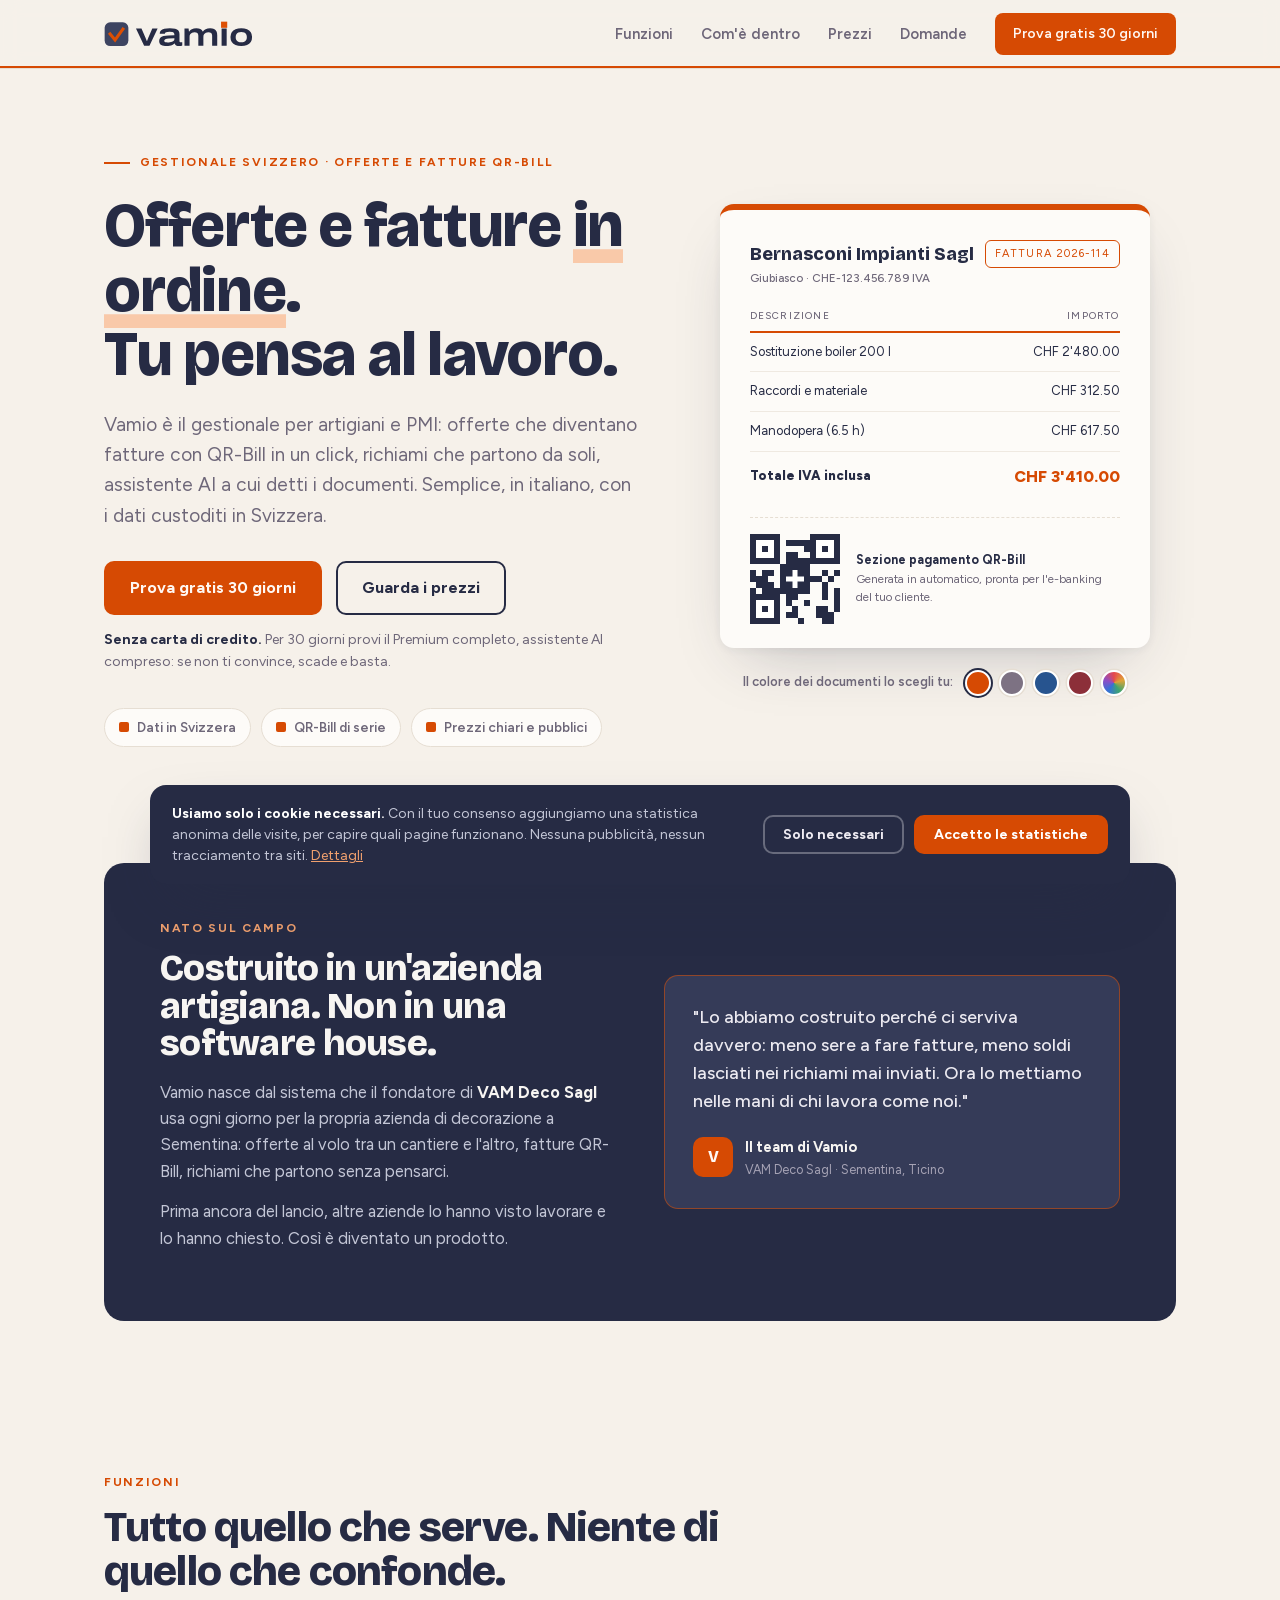
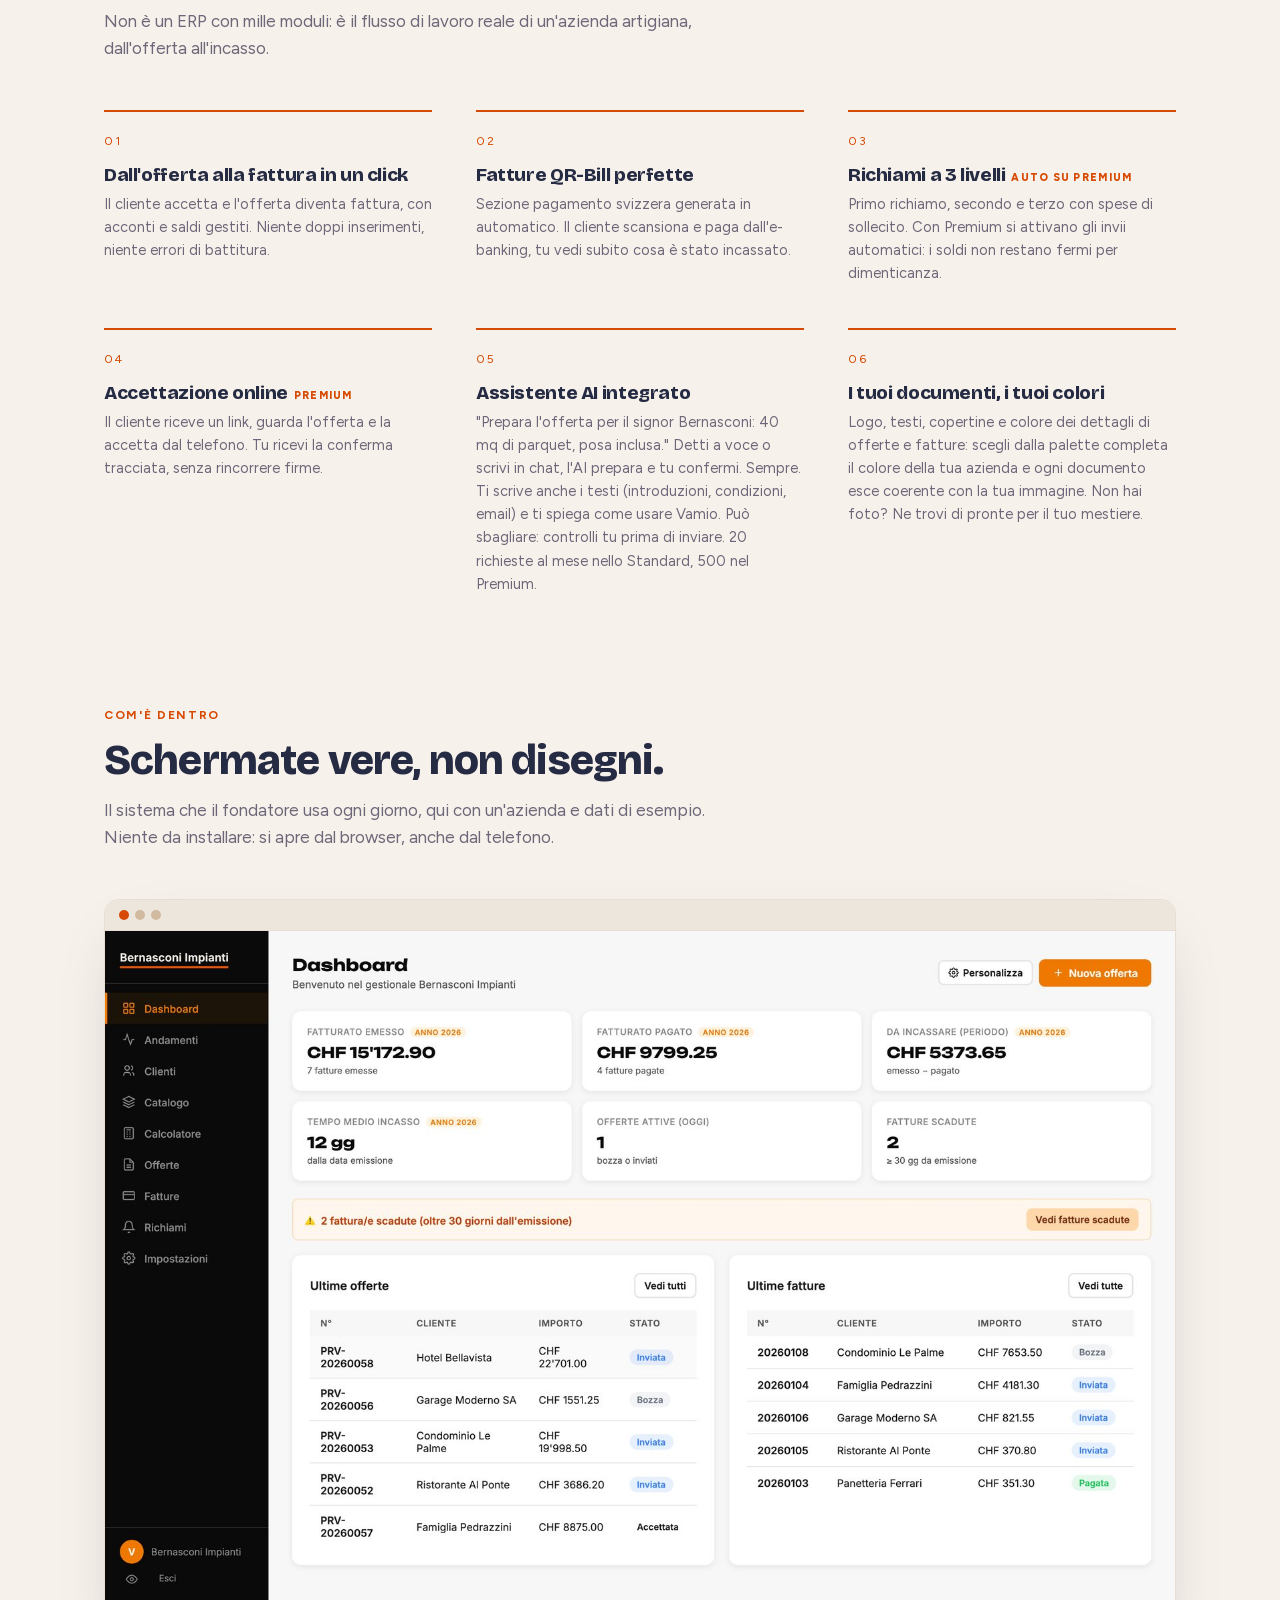
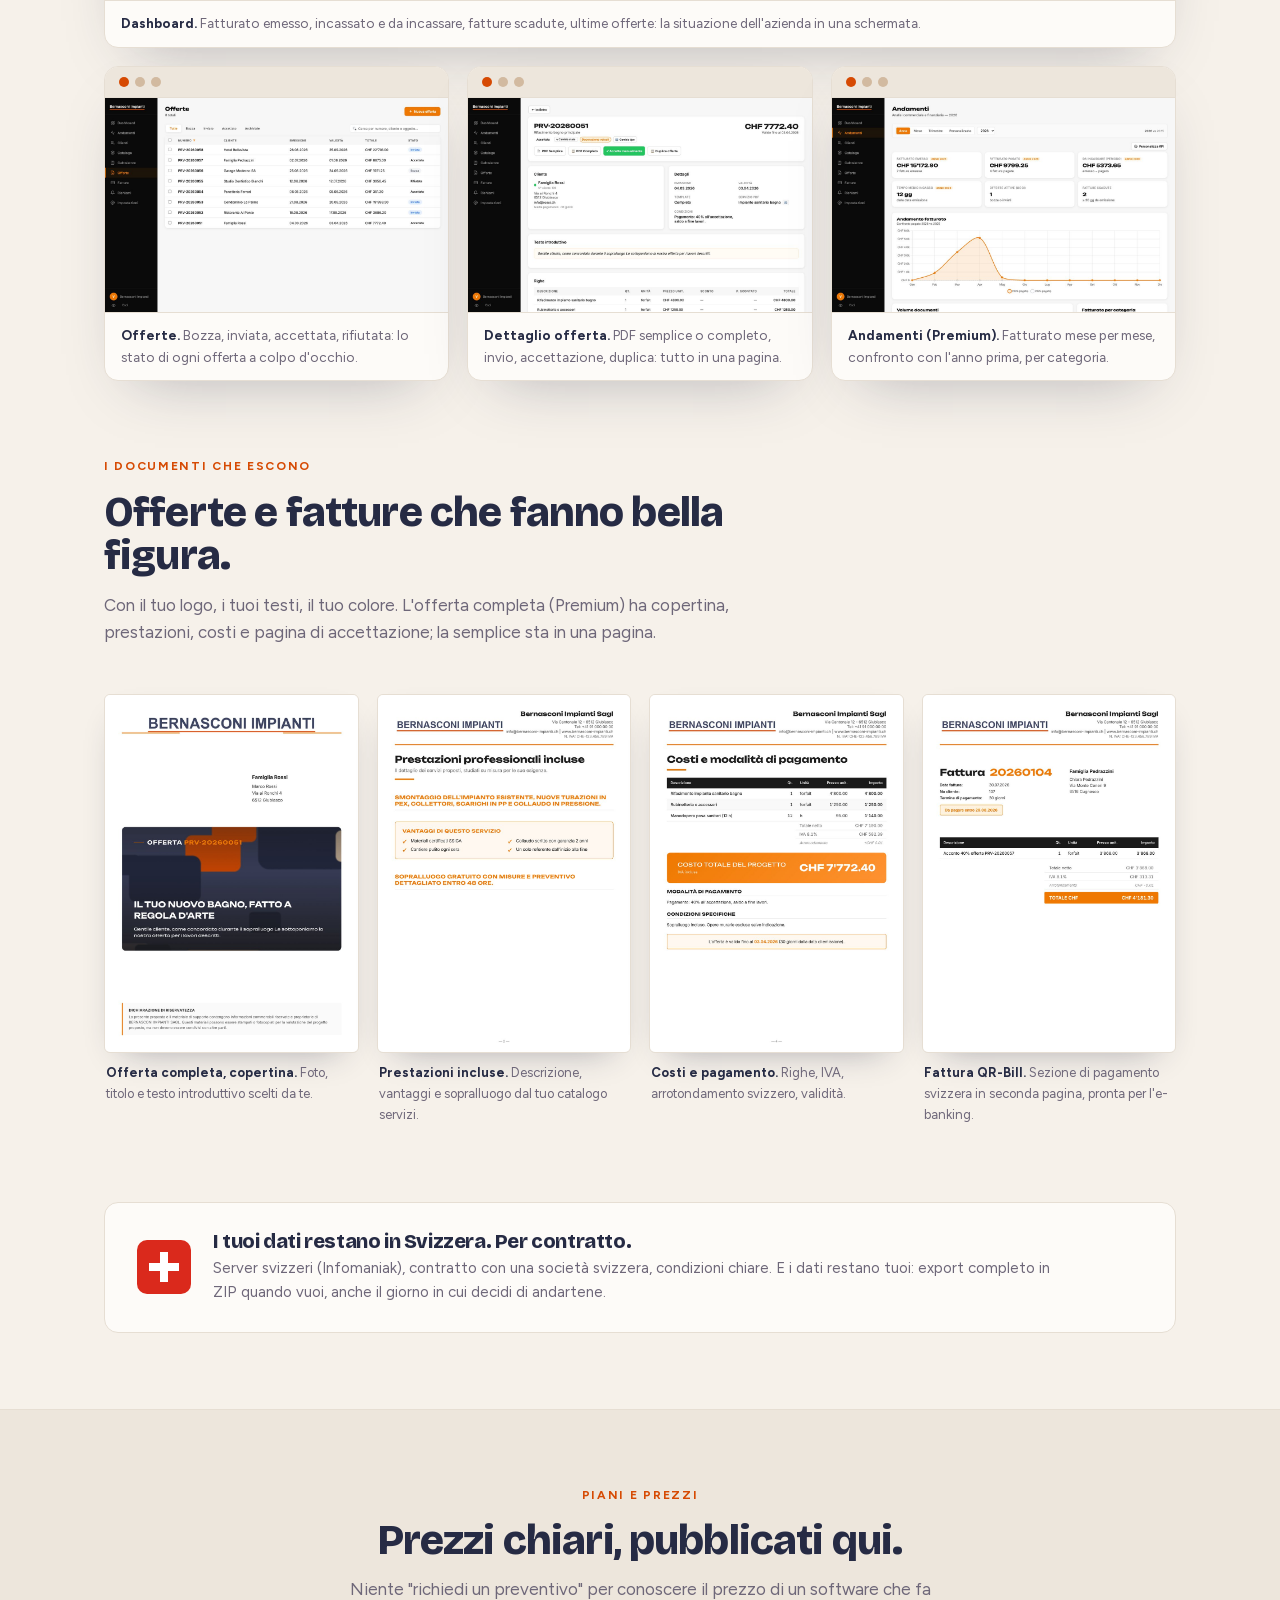
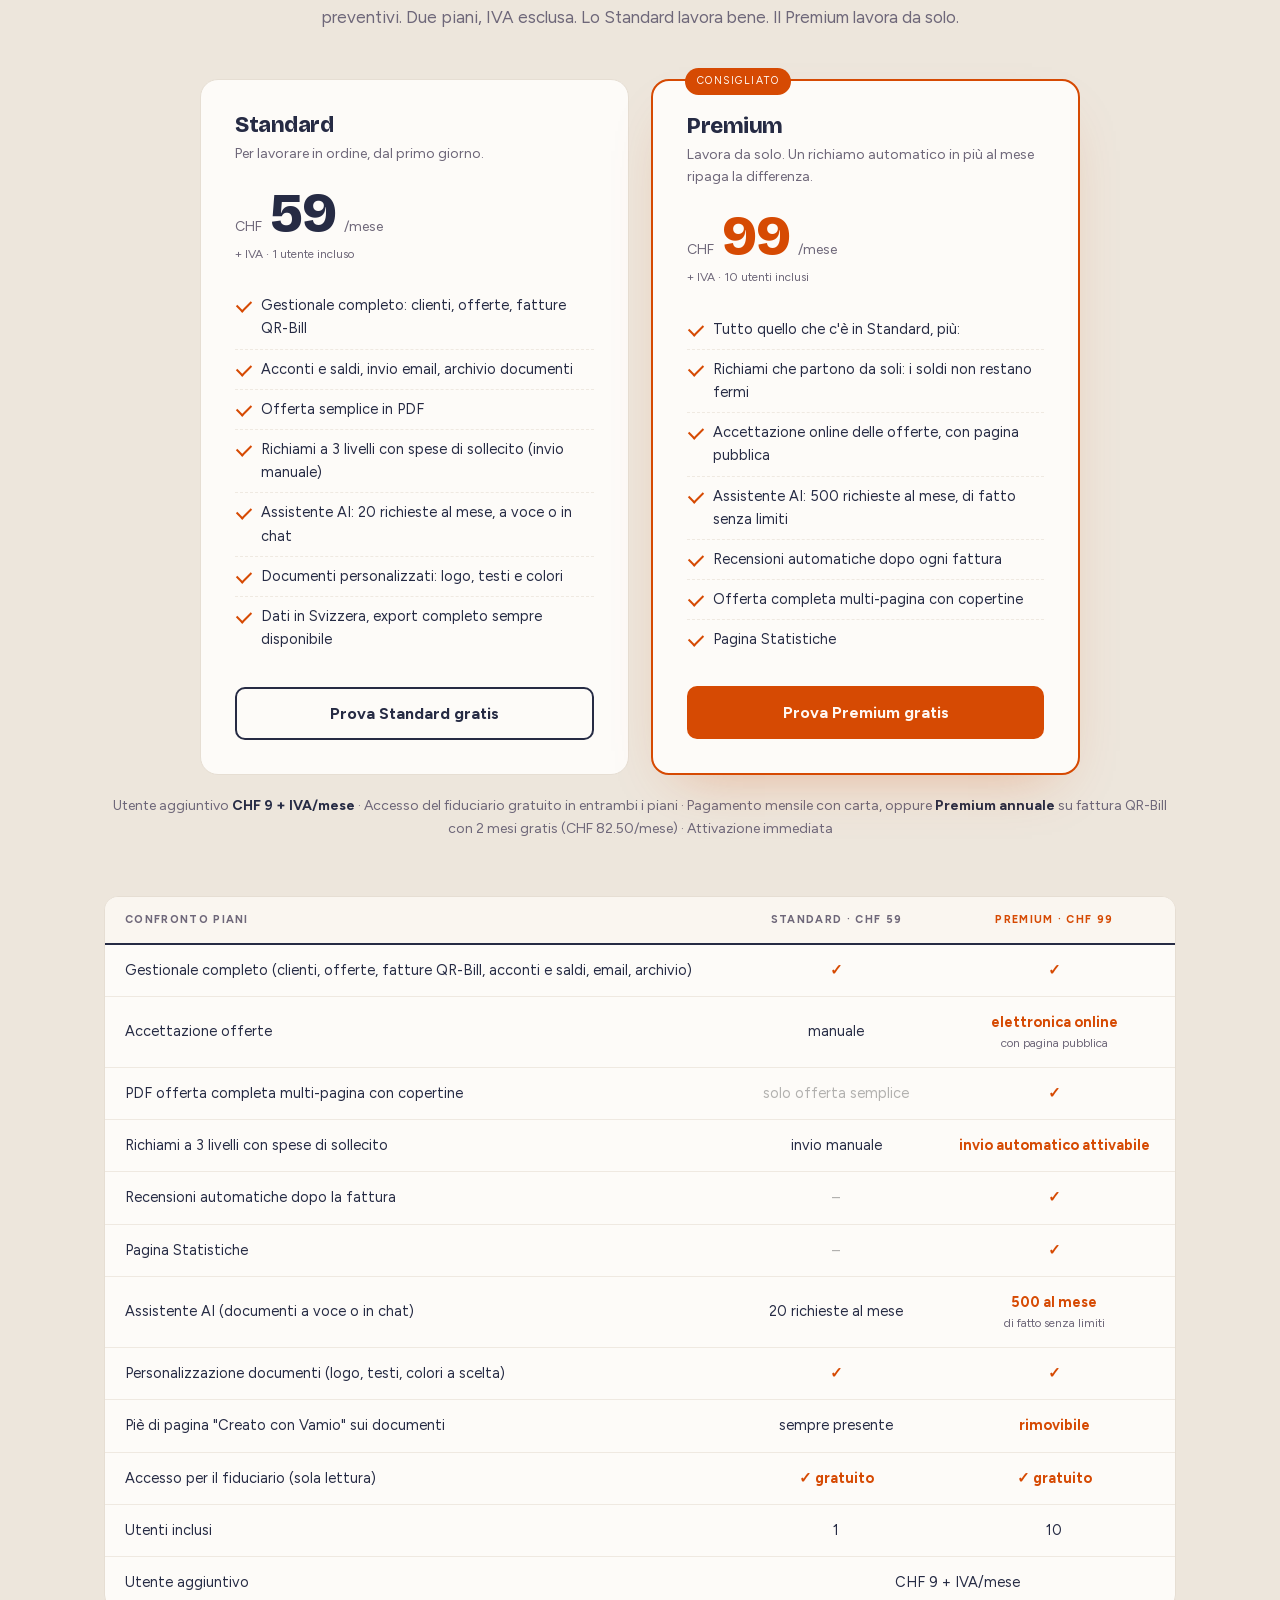
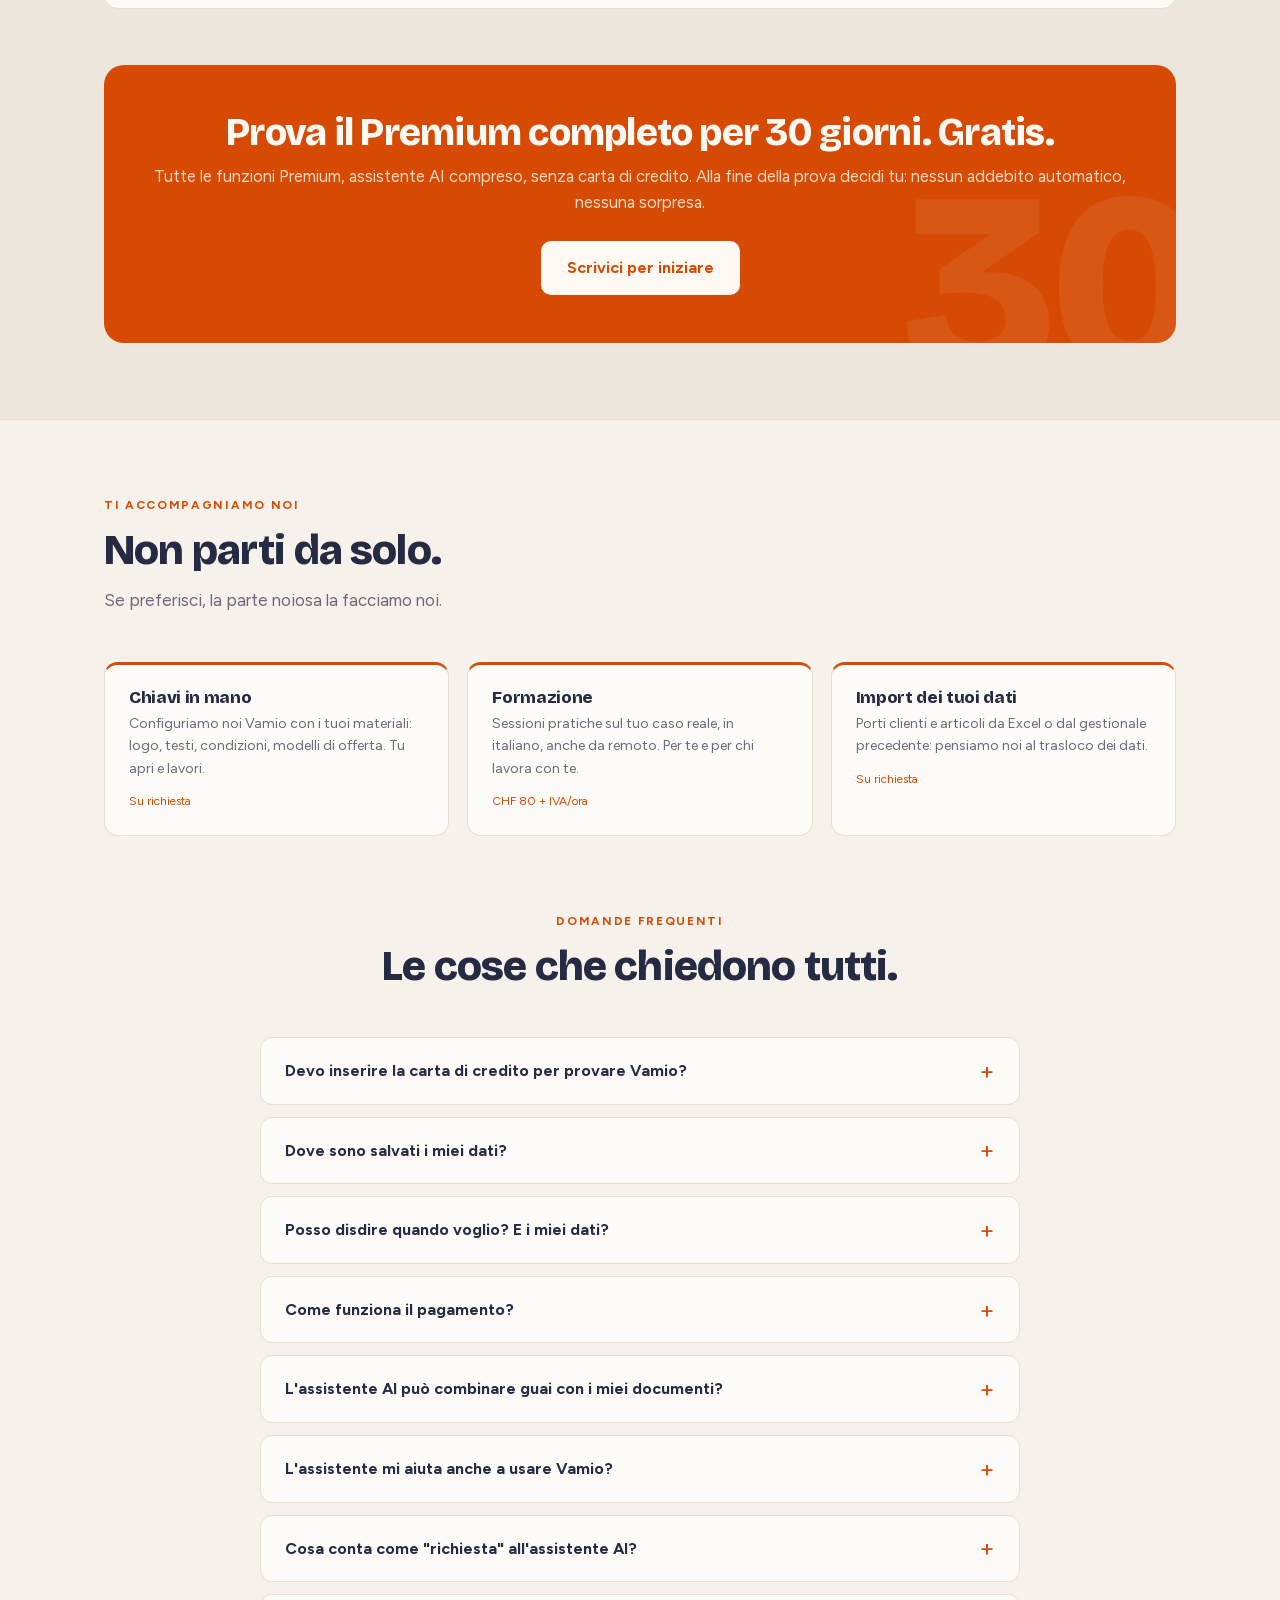
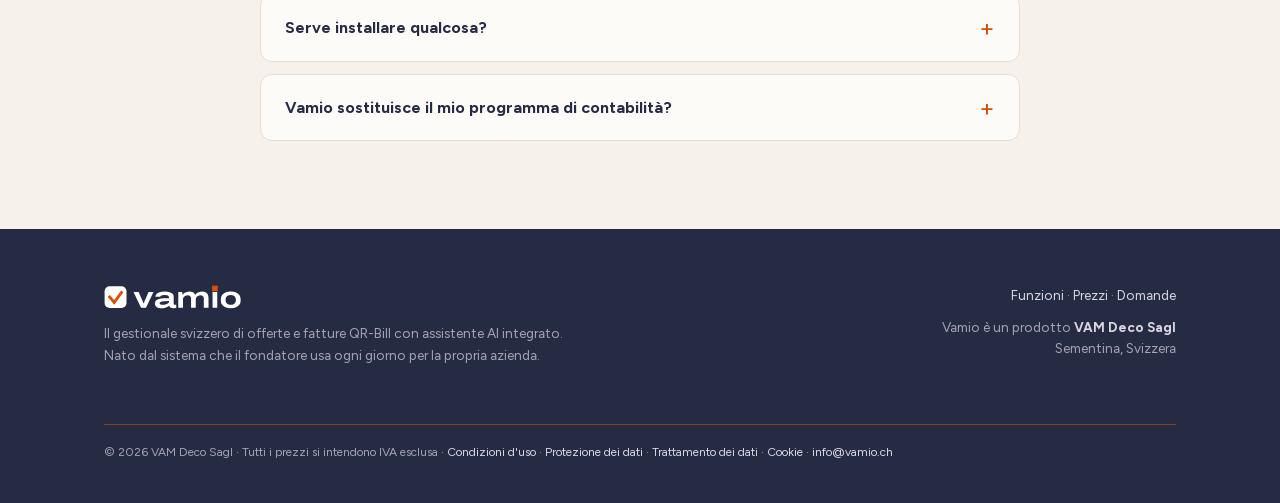
==== index.html @ e46e0190 "Un solo recapito info@vamio.ch, tolto il linguaggio da fase di avvio Co-Authored-By: Claude Opus 5 (" ====
<!DOCTYPE html>
<html lang="it">
<head>
<meta charset="utf-8">
<meta name="viewport" content="width=device-width, initial-scale=1">
<title>Vamio, il gestionale svizzero di offerte e fatture QR-Bill</title>
<meta name="description" content="Offerte, fatture QR-Bill, richiami e assistente AI per artigiani e PMI. Dati custoditi in Svizzera. Prova gratis 30 giorni, senza carta di credito.">
<link rel="icon" href="web-assets/favicon.ico" sizes="any">
<link rel="icon" type="image/png" sizes="32x32" href="web-assets/favicon-32.png">
<link rel="apple-touch-icon" sizes="180x180" href="web-assets/apple-touch-icon.png">
<meta name="theme-color" content="#3D4461">
<meta property="og:type" content="website">
<meta property="og:site_name" content="Vamio">
<meta property="og:title" content="Vamio, offerte e fatture in ordine. Tu pensa al lavoro.">
<meta property="og:description" content="Il gestionale svizzero di offerte e fatture QR-Bill con assistente AI. Prova 30 giorni, senza carta.">
<meta property="og:image" content="https://vamio.ch/web-assets/og-image.jpg">
<meta property="og:image:width" content="1200"><meta property="og:image:height" content="630">
<meta property="og:locale" content="it_CH">
<meta name="twitter:card" content="summary_large_image">
<meta property="og:url" content="https://vamio.ch/">
<link rel="canonical" href="https://vamio.ch/">

<link rel="stylesheet" href="web-assets/fonts.css">
<style>
:root{
  --ink:#262B44;
  --ink-2:#6E6779;
  --paper:#F6F1EA;
  --card:#FDFBF8;
  --white:#FFF8F3;
  --line:#E6DED3;
  --green:#D64A03;
  --green-strong:#B83E00;
  --green-tint:#FDEBDD;
  --red:#DA291C;
  --doc:#D64A03;
  --r:14px;
}
*{margin:0;padding:0;box-sizing:border-box}
html{scroll-behavior:smooth}
body{
  font-family:'Figtree',sans-serif;
  background:var(--paper);
  color:var(--ink);
  line-height:1.6;
  -webkit-font-smoothing:antialiased;
}
::selection{background:var(--green);color:#fff}
.wrap{max-width:1120px;margin:0 auto;padding:0 24px}
.mono{font-family:'Figtree',sans-serif;font-size:12px;letter-spacing:.14em;text-transform:uppercase;font-weight:700}
h1,h2,h3{font-family:'Bricolage Grotesque',sans-serif;font-weight:800;line-height:1.04;letter-spacing:-.02em}
a{color:inherit}

/* ---------- nav ---------- */
.nav{
  position:sticky;top:0;z-index:50;
  background:rgba(246,241,234,.9);
  backdrop-filter:blur(10px);-webkit-backdrop-filter:blur(10px);
  border-bottom:1px solid var(--line);box-shadow:inset 0 -2px 0 var(--green);
}
.nav-in{display:flex;align-items:center;justify-content:space-between;height:68px}
.nav-logo svg{display:block;height:26px;width:auto}
.nav-links{display:flex;gap:28px;align-items:center;list-style:none}
.nav-links a{text-decoration:none;font-weight:600;font-size:15px;color:var(--ink-2)}
.nav-links a:hover{color:var(--ink)}
.nav-links a.btn{color:var(--white)}
.nav-links a.btn:hover{color:var(--white)}
.btn{
  display:inline-block;background:var(--green);color:var(--white);border:none;cursor:pointer;
  font-family:'Figtree',sans-serif;font-weight:700;font-size:16px;
  padding:14px 26px;border-radius:10px;text-decoration:none;
  transition:background .18s, transform .18s;
}
.btn:hover{background:var(--green-strong);transform:translateY(-1px)}
.btn.small{padding:10px 18px;font-size:14px;border-radius:8px}
.btn.ghost{background:transparent;color:var(--ink);box-shadow:inset 0 0 0 2px var(--ink)}
.btn.ghost:hover{background:var(--ink);color:var(--paper)}
@media(max-width:820px){.nav-links li.hide-m{display:none}}

/* ---------- hero ---------- */
.hero{padding:84px 0 40px;position:relative;overflow:hidden}
.hero-grid{display:grid;grid-template-columns:1.05fr .95fr;gap:56px;align-items:center}
@media(max-width:920px){.hero-grid{grid-template-columns:1fr;gap:44px}}
.eyebrow{color:var(--green);display:flex;align-items:center;gap:10px;margin-bottom:22px}
.eyebrow::before{content:"";width:26px;height:2px;background:var(--green);display:inline-block}
.hero h1{font-size:clamp(38px,5vw,62px);margin-bottom:22px}
.hero h1 .under{box-shadow:inset 0 -0.22em 0 #F9C9A9}
.hero p.lead{font-size:19px;color:var(--ink-2);max-width:34em;margin-bottom:30px}
.cta-row{display:flex;gap:14px;flex-wrap:wrap;align-items:center}
.cta-note{font-size:14px;color:var(--ink-2);margin-top:14px}
.cta-note strong{color:var(--ink)}
.chips{display:flex;gap:10px;flex-wrap:wrap;margin-top:34px}
.chip{
  display:inline-flex;align-items:center;gap:8px;
  border:1px solid var(--line);background:var(--card);
  padding:8px 14px;border-radius:999px;font-size:13.5px;font-weight:600;color:var(--ink-2);
}
.chip .sq{width:10px;height:10px;background:var(--green);display:inline-block;border-radius:2px}
.chip .sq.red{background:var(--green)}

/* documento demo */
.doc-stage{position:relative}
.doc{
  background:var(--card);border-radius:var(--r);
  box-shadow:0 24px 60px -24px rgba(38,43,68,.28), 0 2px 8px rgba(38,43,68,.06);
  padding:30px 30px 24px;max-width:430px;margin:0 auto;
  border-top:6px solid var(--doc);
  transition:border-color .25s;
}
.doc-head{display:flex;justify-content:space-between;align-items:flex-start;margin-bottom:20px}
.doc-head .biz{font-family:'Bricolage Grotesque',sans-serif;font-weight:800;font-size:18px}
.doc-head .biz small{display:block;font-family:'Figtree',sans-serif;font-weight:500;font-size:11.5px;color:var(--ink-2)}
.doc-tag{
  font-family:'Figtree',sans-serif;font-size:11px;letter-spacing:.1em;
  color:var(--doc);border:1.5px solid var(--doc);border-radius:6px;padding:4px 9px;
  white-space:nowrap;transition:color .25s,border-color .25s;
}
.doc table{width:100%;border-collapse:collapse;font-size:13px}
.doc th{
  text-align:left;font-family:'Figtree',sans-serif;font-weight:500;font-size:10px;
  letter-spacing:.12em;text-transform:uppercase;color:var(--ink-2);
  border-bottom:2px solid var(--doc);padding:0 0 7px;transition:border-color .25s;
}
.doc td{padding:9px 0;border-bottom:1px solid #EFE9E1}
.doc td:last-child,.doc th:last-child{text-align:right}
.doc .tot td{border-bottom:none;font-weight:800;padding-top:12px}
.doc .tot td:last-child{color:var(--doc);transition:color .25s;font-size:16px}
.qrzone{
  margin-top:18px;border-top:1.5px dashed var(--line);padding-top:16px;
  display:flex;gap:16px;align-items:center;
}
.qrzone svg{flex:none}
.qrzone .pay{font-size:12px;color:var(--ink-2);line-height:1.5}
.qrzone .pay b{color:var(--ink);font-size:12.5px}
.doc-colors{
  display:flex;align-items:center;gap:12px;justify-content:center;margin-top:22px;flex-wrap:wrap;
}
.doc-colors .lbl{font-size:13px;font-weight:600;color:var(--ink-2)}
.swatches{display:flex;gap:8px;align-items:center}
.sw{
  width:26px;height:26px;border-radius:50%;border:2px solid #fff;cursor:pointer;
  box-shadow:0 0 0 1.5px var(--line);transition:transform .15s;padding:0;
}
.sw:hover{transform:scale(1.12)}
.sw.on{box-shadow:0 0 0 2px var(--ink)}
.sw-free{
  position:relative;width:26px;height:26px;border-radius:50%;overflow:hidden;cursor:pointer;
  background:conic-gradient(#e5484d,#e0a336,#3fa66f,#3572d6,#8e4ec6,#e5484d);
  box-shadow:0 0 0 1.5px var(--line);border:2px solid #fff;
}
.sw-free input{position:absolute;inset:-8px;opacity:0;cursor:pointer}

/* ---------- sezioni ---------- */
section{padding:76px 0}
.sec-head{max-width:640px;margin-bottom:48px}
.sec-head h2{font-size:clamp(28px,3.4vw,42px);margin:14px 0 14px}
.sec-head p{color:var(--ink-2);font-size:17px}

/* storia */
.story{background:var(--ink);color:#EEEBF2;border-radius:20px;padding:56px;display:grid;grid-template-columns:1fr 1fr;gap:48px;align-items:center}
@media(max-width:820px){.story{grid-template-columns:1fr;padding:36px 28px}}
.story h2{font-size:clamp(26px,3vw,36px);color:#F7F5F2;margin:12px 0 16px}
.story p{color:#C3C6D6;font-size:16.5px;margin-bottom:14px}
.story p b{color:#F7F5F2}
.story .mono{color:#F0A06E}
.story-card{
  background:#353B58;border:1px solid rgba(221,79,3,.55);border-radius:14px;padding:28px;
}
.story-card .q{font-size:18px;line-height:1.55;color:#ECEAF1;font-weight:500;margin-bottom:18px}
.story-card .who{display:flex;align-items:center;gap:12px}
.story-card .who .av{width:40px;height:40px;border-radius:10px;background:var(--green);display:flex;align-items:center;justify-content:center;color:var(--white);font-family:'Bricolage Grotesque',sans-serif;font-weight:800}
.story-card .who small{display:block;color:#A6A3B5;font-size:12.5px}
.story-card .who b{font-size:14.5px;color:#F7F5F2}

/* funzioni: indice tipografico, niente scatole */
.feat-grid{display:grid;grid-template-columns:repeat(3,1fr);gap:8px 44px}
@media(max-width:920px){.feat-grid{grid-template-columns:repeat(2,1fr)}}
@media(max-width:640px){.feat-grid{grid-template-columns:1fr}}
.feat{
  border-top:2px solid var(--green);padding:20px 0 34px;
  transition:border-color .25s;
}
.feat:hover{border-top-color:var(--ink)}
.feat:hover .n{color:var(--red)}
.feat .n{
  font-family:'Figtree',sans-serif;font-size:12px;color:var(--green);
  display:block;margin-bottom:14px;letter-spacing:.14em;transition:color .25s;
}
.feat h3{font-size:19px;margin-bottom:8px}
.feat p{font-size:14.5px;color:var(--ink-2)}
.feat .prem{color:var(--green);font-family:'Figtree',sans-serif;font-size:10.5px;letter-spacing:.12em;text-transform:uppercase;margin-left:6px}


/* dentro: screenshot */
.shot{background:var(--card);border:1px solid var(--line);border-radius:14px;overflow:hidden;box-shadow:0 24px 60px -30px rgba(38,43,68,.35);margin:0}
.shot .bar{display:flex;gap:6px;padding:10px 14px;background:#EDE6DC;border-bottom:1px solid var(--line)}
.shot .bar span{width:10px;height:10px;border-radius:50%;background:#D2BAA0}
.shot .bar span:first-child{background:var(--green)}
.shot img{display:block;width:100%;height:auto}
.shot figcaption{font-size:13.5px;color:var(--ink-2);padding:12px 16px;border-top:1px solid var(--line)}
.shot figcaption b{color:var(--ink)}
.shots3{display:grid;grid-template-columns:repeat(3,1fr);gap:18px;margin-top:18px}
@media(max-width:820px){.shots3{grid-template-columns:1fr}}
.docs{display:grid;grid-template-columns:repeat(4,1fr);gap:18px;align-items:start}
@media(max-width:920px){.docs{grid-template-columns:repeat(2,1fr)}}
.paper{margin:0}
.paper img{display:block;width:100%;height:auto;border:1px solid var(--line);border-radius:6px;box-shadow:0 14px 34px -20px rgba(38,43,68,.45);background:#fff}
.paper figcaption{font-size:13px;color:var(--ink-2);padding:10px 2px 0}
.paper figcaption b{color:var(--ink)}

/* banner svizzero */
.swiss{
  display:flex;align-items:center;gap:22px;flex-wrap:wrap;
  background:var(--card);border:1px solid var(--line);
  border-radius:var(--r);padding:28px 32px;
}
.swiss .cross{flex:none}
.swiss h3{font-size:20px;margin-bottom:4px}
.swiss p{color:var(--ink-2);font-size:15px;max-width:56em}

/* prezzi */
#prezzi{background:#EDE6DC;border-top:1px solid var(--line);border-bottom:1px solid var(--line)}
.plans{display:grid;grid-template-columns:1fr 1fr;gap:22px;max-width:880px;margin:0 auto 20px}
@media(max-width:760px){.plans{grid-template-columns:1fr}}
.plan{
  background:var(--card);border:1px solid var(--line);border-radius:18px;padding:34px;
  display:flex;flex-direction:column;position:relative;
}
.plan.premium{border:2px solid var(--green);box-shadow:0 24px 56px -28px rgba(214,74,3,.35)}
.plan.premium .price .val{color:var(--green)}
.plan .badge{
  position:absolute;top:-13px;left:32px;background:var(--green);color:var(--white);
  font-family:'Figtree',sans-serif;font-size:10.5px;letter-spacing:.14em;text-transform:uppercase;
  padding:5px 12px;border-radius:999px;
}
.plan h3{font-size:22px}
.plan .for{color:var(--ink-2);font-size:14px;margin:6px 0 20px}
.price{display:flex;align-items:baseline;gap:8px;margin-bottom:4px}
.price .cur{font-family:'Figtree',sans-serif;font-size:14px;color:var(--ink-2)}
.price .val{font-family:'Bricolage Grotesque',sans-serif;font-size:56px;font-weight:800;letter-spacing:-.02em;line-height:1}
.price .per{color:var(--ink-2);font-size:14px}
.plan .iva{font-size:12px;color:var(--ink-2);margin-bottom:22px}
.plan ul{list-style:none;margin:0 0 26px;flex:1}
.plan li{
  padding:8px 0 8px 26px;font-size:14.5px;position:relative;border-bottom:1px dashed #EFE9E1;
}
.plan li:last-child{border-bottom:none}
.plan li::before{
  content:"";position:absolute;left:2px;top:14px;width:12px;height:7px;
  border-left:2.5px solid var(--green);border-bottom:2.5px solid var(--green);transform:rotate(-45deg);
}
.plan li.dim{color:var(--ink-2)}
.plan li.dim::before{border-color:#B2B1AF}
.plan .btn{text-align:center}
.plans-note{text-align:center;color:var(--ink-2);font-size:14px;margin-bottom:56px}
.plans-note b{color:var(--ink)}

/* tabella confronto */
.cmp-wrap{overflow-x:auto;border:1px solid var(--line);border-radius:var(--r);background:var(--card)}
table.cmp{width:100%;border-collapse:collapse;min-width:640px;font-size:14.5px}
.cmp th,.cmp td{padding:14px 20px;text-align:center;border-bottom:1px solid #EFE9E1}
.cmp th:first-child,.cmp td:first-child{text-align:left}
.cmp thead th{
  font-family:'Figtree',sans-serif;font-size:11px;letter-spacing:.12em;text-transform:uppercase;
  color:var(--ink-2);border-bottom:2px solid var(--ink);background:#FAF6F0;
}
.cmp thead th.hl{color:var(--green)}
.cmp tbody tr:last-child td{border-bottom:none}
.cmp td.y{color:var(--green);font-weight:700}
.cmp td.n{color:#B2B1AF}
.cmp td small{display:block;color:var(--ink-2);font-weight:400;font-size:12px}
.cmp tbody tr:hover{background:#FAF6F0}

/* trial band */
.trial{
  margin-top:56px;background:var(--green);border-radius:20px;color:var(--white);
  padding:48px 40px;text-align:center;position:relative;overflow:hidden;
}
.trial::after{
  content:"30";position:absolute;right:-30px;bottom:-72px;font-family:'Bricolage Grotesque',sans-serif;font-size:260px;font-weight:800;
  color:rgba(255,255,255,.07);line-height:1;pointer-events:none;
}
.trial h2{font-size:clamp(26px,3.2vw,38px);margin-bottom:10px}
.trial p{color:#FFD9C2;font-size:16.5px;margin-bottom:26px}
.trial .btn{background:var(--white);color:var(--green)}
.trial .btn:hover{background:var(--paper)}

/* servizi */
.serv{display:grid;grid-template-columns:repeat(3,1fr);gap:18px}
@media(max-width:820px){.serv{grid-template-columns:1fr}}
.serv .s{background:var(--card);border:1px solid var(--line);border-top:3px solid var(--green);border-radius:var(--r);padding:24px}
.serv h3{font-size:17px;margin-bottom:6px}
.serv p{font-size:14px;color:var(--ink-2)}
.serv .tag{font-family:'Figtree',sans-serif;font-size:12px;color:var(--green);margin-top:12px;display:block}

/* faq */
.faq{max-width:760px;margin:0 auto}
.faq details{
  background:var(--card);border:1px solid var(--line);border-radius:12px;
  padding:0 24px;margin-bottom:12px;
}
.faq summary{
  cursor:pointer;font-weight:700;font-size:16px;padding:20px 0;list-style:none;
  display:flex;justify-content:space-between;align-items:center;gap:16px;
}
.faq summary::-webkit-details-marker{display:none}
.faq summary::after{
  content:"+";font-weight:400;font-size:24px;color:var(--green);line-height:1;transition:transform .2s;flex:none;
}
.faq details[open] summary::after{transform:rotate(45deg)}
.faq details p{padding:0 0 20px;color:var(--ink-2);font-size:15px}

/* footer */
footer{background:var(--ink);color:#A6A3B5;padding:56px 0 40px}
.foot{display:flex;justify-content:space-between;gap:32px;flex-wrap:wrap;align-items:flex-start}
.foot .fl svg{height:24px;width:auto;display:block;margin-bottom:14px}
.foot p{font-size:13.5px;max-width:36em}
.foot .fr{font-size:13.5px;text-align:right}
@media(max-width:640px){.foot .fr{text-align:left}}
.foot a{color:#D9D7E2;text-decoration:none}
.foot a:hover{color:#F7F5F2}
.foot .legal{margin-top:26px;padding-top:18px;border-top:1px solid rgba(221,79,3,.55);font-size:12px;width:100%}


/* banner cookie */
#cookiebar{position:fixed;left:16px;right:16px;bottom:16px;z-index:120;background:var(--ink);color:#EEEBF2;border-radius:16px;padding:18px 22px;display:flex;gap:18px;align-items:center;flex-wrap:wrap;box-shadow:0 24px 60px -24px rgba(38,43,68,.55);max-width:980px;margin:0 auto}
#cookiebar p{font-size:14px;line-height:1.5;flex:1;min-width:260px;margin:0;color:#C3C6D6}
#cookiebar b{color:#fff}
#cookiebar a{color:#F0A06E}
#cookiebar .acts{display:flex;gap:10px;flex-wrap:wrap}
#cookiebar button{font-family:'Figtree',sans-serif;font-weight:700;font-size:14px;padding:11px 20px;border-radius:10px;border:0;cursor:pointer}
#cookiebar .ok{background:var(--green);color:#fff}
#cookiebar .no{background:transparent;color:#EEEBF2;box-shadow:inset 0 0 0 2px rgba(255,255,255,.3)}
@media(max-width:640px){#cookiebar{padding:16px}#cookiebar .acts{width:100%}#cookiebar button{flex:1}}

/* reveal */
.rv{opacity:0;transform:translateY(18px);transition:opacity .6s ease,transform .6s ease}
.rv.in{opacity:1;transform:none}
@media(prefers-reduced-motion:reduce){
  .rv{opacity:1;transform:none;transition:none}
  html{scroll-behavior:auto}
}
</style>
</head>
<body>

<!-- ============ NAV ============ -->
<nav class="nav">
  <div class="wrap nav-in">
    <a href="#" class="nav-logo" aria-label="Vamio"><svg xmlns="http://www.w3.org/2000/svg" viewBox="-20 -760 4624 800" height="26" role="img" aria-label="Vamio"><g transform="translate(0 -720.0) scale(1.4258)"><rect width="512" height="512" rx="118" fill="#3D4461"/><path d="M118 250 L225 380 L394 148" fill="none" stroke="#DD4F03" stroke-width="66" stroke-linecap="square" stroke-linejoin="miter"/></g><g transform="translate(960 0)"><path fill="#262B44" d="M254.7825927734375 0.0 3.9129638671875 -527.2174072265625H173.566650390625L283.6966552734375 -278.391845703125Q290.479248046875 -263.391845703125 299.93572998046875 -239.82666015625Q309.3922119140625 -216.261474609375 319.34869384765625 -191.9136962890625Q329.30517578125 -167.56591796875 336.6529541015625 -148.2181396484375H345.0877685546875Q352.6529541015625 -167.7833251953125 361.82684326171875 -192.23980712890625Q371.000732421875 -216.6962890625 380.2833251953125 -240.261474609375Q389.56591796875 -263.82666015625 396.3485107421875 -278.82666015625L505.60888671875 -527.2174072265625H670.175537109375L419.305908203125 0.0Z M944.0 12Q896.13037109375 12.0 854.8694458007812 4.60870361328125Q813.6085205078125 -2.7825927734375 782.6737060546875 -20.2825927734375Q751.7388916015625 -37.7825927734375 734.521484375 -67.89129638671875Q717.3040771484375 -98.0 717.3040771484375 -143.6522216796875Q717.3040771484375 -207.434814453125 751.9779663085938 -243.54351806640625Q786.65185546875 -279.6522216796875 850.217041015625 -295.97833251953125Q913.7822265625 -312.304443359375 999.2822265625 -316.5218505859375Q1084.7822265625 -320.7392578125 1185.8692626953125 -320.7392578125V-340.3477783203125Q1185.8692626953125 -372.825927734375 1169.9127807617188 -392.06500244140625Q1153.956298828125 -411.3040771484375 1121.4129638671875 -419.586669921875Q1088.86962890625 -427.8692626953125 1037.4351806640625 -427.8692626953125Q997.6529541015625 -427.8692626953125 965.3922119140625 -422.41278076171875Q933.1314697265625 -416.956298828125 914.1314697265625 -405.49981689453125Q895.1314697265625 -394.0433349609375 895.1314697265625 -375.825927734375V-365.565185546875H737.5648193359375Q736.5648193359375 -369.565185546875 736.1735229492188 -373.23907470703125Q735.7822265625 -376.9129638671875 735.7822265625 -381.695556640625Q735.7822265625 -428.695556640625 770.9779663085938 -464.13037109375Q806.1737060546875 -499.565185546875 875.565185546875 -519.3912963867188Q944.9566650390625 -539.2174072265625 1048.0003662109375 -539.2174072265625Q1143.6092529296875 -539.2174072265625 1209.2833251953125 -522.1087036132812Q1274.9573974609375 -505.0 1308.7618408203125 -466.2174072265625Q1342.5662841796875 -427.434814453125 1342.5662841796875 -361.86962890625V-141.391845703125Q1342.5662841796875 -123.0440673828125 1350.1749877929688 -112.71795654296875Q1357.78369140625 -102.391845703125 1376.1314697265625 -102.391845703125H1428.0010986328125V-5.6522216796875Q1416.2618408203125 -1.0 1388.0225830078125 5.5Q1359.7833251953125 12.0 1326.4788818359375 12.0Q1280.3048095703125 12.0 1253.7394409179688 1.32611083984375Q1227.174072265625 -9.3477783203125 1215.0435180664062 -27.695556640625Q1202.9129638671875 -46.0433349609375 1198.0433349609375 -68.1737060546875H1190.0433349609375Q1161.825927734375 -43.2607421875 1123.5868530273438 -24.9129638671875Q1085.3477783203125 -6.565185546875 1040.0 2.7174072265625Q994.6522216796875 12.0 944.0 12ZM985.1744384765625 -99.1307373046875Q1013.478515625 -99.1307373046875 1047.6957397460938 -105.36981201171875Q1081.9129638671875 -111.60888671875 1113.7172241210938 -124.13055419921875Q1145.521484375 -136.6522216796875 1165.6953735351562 -155.95648193359375Q1185.8692626953125 -175.2607421875 1185.8692626953125 -201.6085205078125V-229.9129638671875Q1079.304443359375 -229.9129638671875 1009.9351806640625 -222.195556640625Q940.56591796875 -214.4781494140625 906.9573974609375 -197.13037109375Q873.348876953125 -179.7825927734375 873.348876953125 -149.3914794921875Q873.348876953125 -128.043701171875 889.7618408203125 -117.36981201171875Q906.1748046875 -106.6959228515625 932.0442504882812 -102.913330078125Q957.9136962890625 -99.1307373046875 985.1744384765625 -99.1307373046875Z M1496.6085205078125 0.0V-527.2174072265625H1623.04443359375L1634.1314697265625 -438.0870361328125H1643.1314697265625Q1670.6966552734375 -476.2174072265625 1706.479248046875 -498.10870361328125Q1742.2618408203125 -520.0 1782.7618408203125 -529.6087036132812Q1823.2618408203125 -539.2174072265625 1861.9140625 -539.2174072265625Q1936.1314697265625 -539.2174072265625 1985.348876953125 -514.6087036132812Q2034.5662841796875 -490.0 2057.4359130859375 -438.0870361328125H2066.6533203125Q2095.0010986328125 -476.2174072265625 2131.1749877929688 -498.10870361328125Q2167.348876953125 -520.0 2207.848876953125 -529.6087036132812Q2248.348876953125 -539.2174072265625 2287.78369140625 -539.2174072265625Q2359.3055419921875 -539.2174072265625 2407.457763671875 -515.6738891601562Q2455.6099853515625 -492.13037109375 2479.9360961914062 -444.2607421875Q2504.26220703125 -396.39111328125 2504.26220703125 -322.956298828125V0.0H2347.565185546875V-298.3040771484375Q2347.565185546875 -329.477783203125 2339.3261108398438 -351.8907470703125Q2331.0870361328125 -374.3037109375 2315.7827758789062 -388.0863037109375Q2300.478515625 -401.868896484375 2278.6742553710938 -408.19500732421875Q2256.8699951171875 -414.5211181640625 2229.95703125 -414.5211181640625Q2189.9136962890625 -414.5211181640625 2155.30517578125 -397.28204345703125Q2120.6966552734375 -380.04296875 2099.5446166992188 -349.45611572265625Q2078.392578125 -318.8692626953125 2078.392578125 -278.0433349609375V0.0H1922.4781494140625V-298.3040771484375Q1922.4781494140625 -329.477783203125 1914.2390747070312 -351.8907470703125Q1906.0 -374.3037109375 1890.6957397460938 -388.0863037109375Q1875.3914794921875 -401.868896484375 1853.5872192382812 -408.19500732421875Q1831.782958984375 -414.5211181640625 1804.08740234375 -414.5211181640625Q1764.0440673828125 -414.5211181640625 1729.435546875 -397.28204345703125Q1694.8270263671875 -380.04296875 1674.0662841796875 -349.45611572265625Q1653.3055419921875 -318.8692626953125 1653.3055419921875 -278.0433349609375V0.0Z M2638.6085205078125 0.0V-527.2174072265625H2795.3055419921875V0.0Z M3243.95703125 12.0Q3141.2177734375 12.0 3066.4349975585938 -18.89129638671875Q2991.6522216796875 -49.7825927734375 2951.3042602539062 -111.17388916015625Q2910.956298828125 -172.565185546875 2910.956298828125 -264.0Q2910.956298828125 -356.2174072265625 2951.3042602539062 -417.32611083984375Q2991.6522216796875 -478.434814453125 3066.4349975585938 -508.82611083984375Q3141.2177734375 -539.2174072265625 3243.95703125 -539.2174072265625Q3346.6962890625 -539.2174072265625 3421.4790649414062 -508.82611083984375Q3496.2618408203125 -478.434814453125 3536.6098022460938 -417.32611083984375Q3576.957763671875 -356.2174072265625 3576.957763671875 -264.0Q3576.957763671875 -172.565185546875 3536.6098022460938 -111.17388916015625Q3496.2618408203125 -49.7825927734375 3421.4790649414062 -18.89129638671875Q3346.6962890625 12.0 3243.95703125 12.0ZM3243.95703125 -102.391845703125Q3298.4351806640625 -102.391845703125 3336.7611083984375 -120.56573486328125Q3375.0870361328125 -138.7396240234375 3394.9564819335938 -172.7177734375Q3414.825927734375 -206.6959228515625 3414.825927734375 -254.0V-274.0Q3414.825927734375 -322.086669921875 3394.9564819335938 -355.67352294921875Q3375.0870361328125 -389.2603759765625 3336.7611083984375 -407.04296875Q3298.4351806640625 -424.8255615234375 3243.95703125 -424.8255615234375Q3189.4788818359375 -424.8255615234375 3151.1529541015625 -407.04296875Q3112.8270263671875 -389.2603759765625 3092.9575805664062 -355.67352294921875Q3073.088134765625 -322.086669921875 3073.088134765625 -274.0V-254.0Q3073.088134765625 -206.6959228515625 3092.9575805664062 -172.7177734375Q3112.8270263671875 -138.7396240234375 3151.1529541015625 -120.56573486328125Q3189.4788818359375 -102.391845703125 3243.95703125 -102.391845703125Z"/><rect fill="#DD4F03" x="2622" y="-740" width="190" height="190"/></g></svg></a>
    <ul class="nav-links">
      <li class="hide-m"><a href="#funzioni">Funzioni</a></li>
      <li class="hide-m"><a href="#dentro">Com'è dentro</a></li>
      <li class="hide-m"><a href="#prezzi">Prezzi</a></li>
      <li class="hide-m"><a href="#domande">Domande</a></li>
      <li><a href="mailto:info@vamio.ch?subject=Prova%20gratuita%20Vamio%2030%20giorni&body=Buongiorno%2C%0A%0Avorrei%20provare%20Vamio%20per%2030%20giorni.%0A%0AAzienda%3A%20%0AMestiere%3A%20%0ATelefono%3A%20%0A%0AGrazie." class="btn small">Prova gratis 30 giorni</a></li>
    </ul>
  </div>
</nav>

<!-- ============ HERO ============ -->
<header class="hero">
  <div class="wrap hero-grid">
    <div>
      <div class="eyebrow mono">Gestionale svizzero · Offerte e fatture QR-Bill</div>
      <h1>Offerte e fatture <span class="under">in ordine</span>.<br>Tu pensa al lavoro.</h1>
      <p class="lead">Vamio è il gestionale per artigiani e PMI: offerte che diventano fatture con QR-Bill in un click, richiami che partono da soli, assistente AI a cui detti i documenti. Semplice, in italiano, con i dati custoditi in Svizzera.</p>
      <div class="cta-row">
        <a class="btn" href="mailto:info@vamio.ch?subject=Prova%20gratuita%20Vamio%2030%20giorni&body=Buongiorno%2C%0A%0Avorrei%20provare%20Vamio%20per%2030%20giorni.%0A%0AAzienda%3A%20%0AMestiere%3A%20%0ATelefono%3A%20%0A%0AGrazie.">Prova gratis 30 giorni</a>
        <a class="btn ghost" href="#prezzi">Guarda i prezzi</a>
      </div>
      <p class="cta-note"><strong>Senza carta di credito.</strong> Per 30 giorni provi il Premium completo, assistente AI compreso: se non ti convince, scade e basta.</p>
      <div class="chips">
        <span class="chip"><span class="sq red"></span>Dati in Svizzera</span>
        <span class="chip"><span class="sq"></span>QR-Bill di serie</span>
        <span class="chip"><span class="sq"></span>Prezzi chiari e pubblici</span>
      </div>
    </div>
    <div class="doc-stage rv">
      <div class="doc" id="demoDoc">
        <div class="doc-head">
          <div class="biz">Bernasconi Impianti Sagl<small>Giubiasco · CHE-123.456.789 IVA</small></div>
          <span class="doc-tag">FATTURA 2026-114</span>
        </div>
        <table>
          <thead><tr><th>Descrizione</th><th>Importo</th></tr></thead>
          <tbody>
            <tr><td>Sostituzione boiler 200 l</td><td>CHF 2'480.00</td></tr>
            <tr><td>Raccordi e materiale</td><td>CHF 312.50</td></tr>
            <tr><td>Manodopera (6.5 h)</td><td>CHF 617.50</td></tr>
            <tr class="tot"><td>Totale IVA inclusa</td><td>CHF 3'410.00</td></tr>
          </tbody>
        </table>
        <div class="qrzone">
          <svg width="90" height="90" viewBox="0 0 90 90" xmlns="http://www.w3.org/2000/svg" aria-hidden="true"><rect x="0" y="0" width="30" height="30" fill="#262B44"/><rect x="6" y="6" width="18" height="18" fill="#fff"/><rect x="12" y="12" width="6" height="6" fill="#262B44"/><rect x="60" y="0" width="30" height="30" fill="#262B44"/><rect x="66" y="6" width="18" height="18" fill="#fff"/><rect x="72" y="12" width="6" height="6" fill="#262B44"/><rect x="0" y="60" width="30" height="30" fill="#262B44"/><rect x="6" y="66" width="18" height="18" fill="#fff"/><rect x="12" y="72" width="6" height="6" fill="#262B44"/><rect x="0" y="36" width="6" height="6" fill="#262B44"/><rect x="0" y="42" width="6" height="6" fill="#262B44"/><rect x="0" y="54" width="6" height="6" fill="#262B44"/><rect x="6" y="42" width="6" height="6" fill="#262B44"/><rect x="6" y="48" width="6" height="6" fill="#262B44"/><rect x="12" y="36" width="6" height="6" fill="#262B44"/><rect x="12" y="42" width="6" height="6" fill="#262B44"/><rect x="12" y="48" width="6" height="6" fill="#262B44"/><rect x="12" y="54" width="6" height="6" fill="#262B44"/><rect x="18" y="36" width="6" height="6" fill="#262B44"/><rect x="18" y="48" width="6" height="6" fill="#262B44"/><rect x="18" y="54" width="6" height="6" fill="#262B44"/><rect x="24" y="54" width="6" height="6" fill="#262B44"/><rect x="36" y="6" width="6" height="6" fill="#262B44"/><rect x="36" y="18" width="6" height="6" fill="#262B44"/><rect x="36" y="24" width="6" height="6" fill="#262B44"/><rect x="36" y="60" width="6" height="6" fill="#262B44"/><rect x="36" y="66" width="6" height="6" fill="#262B44"/><rect x="36" y="78" width="6" height="6" fill="#262B44"/><rect x="42" y="6" width="6" height="6" fill="#262B44"/><rect x="42" y="18" width="6" height="6" fill="#262B44"/><rect x="42" y="24" width="6" height="6" fill="#262B44"/><rect x="42" y="60" width="6" height="6" fill="#262B44"/><rect x="42" y="72" width="6" height="6" fill="#262B44"/><rect x="42" y="78" width="6" height="6" fill="#262B44"/><rect x="48" y="6" width="6" height="6" fill="#262B44"/><rect x="48" y="24" width="6" height="6" fill="#262B44"/><rect x="48" y="84" width="6" height="6" fill="#262B44"/><rect x="54" y="6" width="6" height="6" fill="#262B44"/><rect x="54" y="12" width="6" height="6" fill="#262B44"/><rect x="54" y="24" width="6" height="6" fill="#262B44"/><rect x="54" y="66" width="6" height="6" fill="#262B44"/><rect x="60" y="42" width="6" height="6" fill="#262B44"/><rect x="66" y="42" width="6" height="6" fill="#262B44"/><rect x="66" y="72" width="6" height="6" fill="#262B44"/><rect x="66" y="78" width="6" height="6" fill="#262B44"/><rect x="72" y="36" width="6" height="6" fill="#262B44"/><rect x="72" y="48" width="6" height="6" fill="#262B44"/><rect x="72" y="54" width="6" height="6" fill="#262B44"/><rect x="72" y="60" width="6" height="6" fill="#262B44"/><rect x="72" y="72" width="6" height="6" fill="#262B44"/><rect x="72" y="78" width="6" height="6" fill="#262B44"/><rect x="72" y="84" width="6" height="6" fill="#262B44"/><rect x="78" y="42" width="6" height="6" fill="#262B44"/><rect x="78" y="78" width="6" height="6" fill="#262B44"/><rect x="78" y="84" width="6" height="6" fill="#262B44"/><rect x="84" y="36" width="6" height="6" fill="#262B44"/><rect x="84" y="54" width="6" height="6" fill="#262B44"/><rect x="84" y="60" width="6" height="6" fill="#262B44"/><rect x="84" y="66" width="6" height="6" fill="#262B44"/><rect x="84" y="72" width="6" height="6" fill="#262B44"/><rect x="30" y="30" width="30" height="30" fill="#262B44"/><rect x="42.5" y="36.0" width="5" height="18" fill="#fff"/><rect x="36.0" y="42.5" width="18" height="5" fill="#fff"/></svg>
          <div class="pay"><b>Sezione pagamento QR-Bill</b><br>Generata in automatico, pronta per l'e-banking del tuo cliente.</div>
        </div>
      </div>
      <div class="doc-colors">
        <span class="lbl">Il colore dei documenti lo scegli tu:</span>
        <div class="swatches">
          <button class="sw on" style="background:#D64A03" data-c="#D64A03" aria-label="Arancione"></button>
          <button class="sw" style="background:#7D7283" data-c="#7D7283" aria-label="Grigio viola"></button>
          <button class="sw" style="background:#27548F" data-c="#27548F" aria-label="Blu"></button>
          <button class="sw" style="background:#8C2F39" data-c="#8C2F39" aria-label="Bordeaux"></button>
          <label class="sw-free" title="Colore personalizzato"><input type="color" id="freeColor" value="#D64A03" aria-label="Colore personalizzato"></label>
        </div>
      </div>
    </div>
  </div>
</header>

<!-- ============ STORIA ============ -->
<section>
  <div class="wrap">
    <div class="story rv">
      <div>
        <div class="mono">Nato sul campo</div>
        <h2>Costruito in un'azienda artigiana. Non in una software house.</h2>
        <p>Vamio nasce dal sistema che il fondatore di <b>VAM Deco Sagl</b> usa ogni giorno per la propria azienda di decorazione a Sementina: offerte al volo tra un cantiere e l'altro, fatture QR-Bill, richiami che partono senza pensarci.</p>
        <p>Prima ancora del lancio, altre aziende lo hanno visto lavorare e lo hanno chiesto. Così è diventato un prodotto.</p>
      </div>
      <div class="story-card">
        <p class="q">"Lo abbiamo costruito perché ci serviva davvero: meno sere a fare fatture, meno soldi lasciati nei richiami mai inviati. Ora lo mettiamo nelle mani di chi lavora come noi."</p>
        <div class="who">
          <span class="av">V</span>
          <div><b>Il team di Vamio</b><small>VAM Deco Sagl · Sementina, Ticino</small></div>
        </div>
      </div>
    </div>
  </div>
</section>

<!-- ============ FUNZIONI ============ -->
<section id="funzioni">
  <div class="wrap">
    <div class="sec-head rv">
      <div class="mono" style="color:var(--green)">Funzioni</div>
      <h2>Tutto quello che serve. Niente di quello che confonde.</h2>
      <p>Non è un ERP con mille moduli: è il flusso di lavoro reale di un'azienda artigiana, dall'offerta all'incasso.</p>
    </div>
    <div class="feat-grid">
      <div class="feat rv"><span class="n">01</span><h3>Dall'offerta alla fattura in un click</h3><p>Il cliente accetta e l'offerta diventa fattura, con acconti e saldi gestiti. Niente doppi inserimenti, niente errori di battitura.</p></div>
      <div class="feat rv"><span class="n">02</span><h3>Fatture QR-Bill perfette</h3><p>Sezione pagamento svizzera generata in automatico. Il cliente scansiona e paga dall'e-banking, tu vedi subito cosa è stato incassato.</p></div>
      <div class="feat rv"><span class="n">03</span><h3>Richiami a 3 livelli<span class="prem">Auto su Premium</span></h3><p>Primo richiamo, secondo e terzo con spese di sollecito. Con Premium si attivano gli invii automatici: i soldi non restano fermi per dimenticanza.</p></div>
      <div class="feat rv"><span class="n">04</span><h3>Accettazione online<span class="prem">Premium</span></h3><p>Il cliente riceve un link, guarda l'offerta e la accetta dal telefono. Tu ricevi la conferma tracciata, senza rincorrere firme.</p></div>
      <div class="feat rv"><span class="n">05</span><h3>Assistente AI integrato</h3><p>"Prepara l'offerta per il signor Bernasconi: 40 mq di parquet, posa inclusa." Detti a voce o scrivi in chat, l'AI prepara e tu confermi. Sempre. Ti scrive anche i testi (introduzioni, condizioni, email) e ti spiega come usare Vamio. Può sbagliare: controlli tu prima di inviare. 20 richieste al mese nello Standard, 500 nel Premium.</p></div>
      <div class="feat rv"><span class="n">06</span><h3>I tuoi documenti, i tuoi colori</h3><p>Logo, testi, copertine e colore dei dettagli di offerte e fatture: scegli dalla palette completa il colore della tua azienda e ogni documento esce coerente con la tua immagine. Non hai foto? Ne trovi di pronte per il tuo mestiere.</p></div>
    </div>
  </div>
</section>

<!-- ============ DENTRO ============ -->
<section id="dentro" style="padding-top:0">
  <div class="wrap">
    <div class="sec-head rv">
      <div class="mono" style="color:var(--green)">Com'è dentro</div>
      <h2>Schermate vere, non disegni.</h2>
      <p>Il sistema che il fondatore usa ogni giorno, qui con un'azienda e dati di esempio. Niente da installare: si apre dal browser, anche dal telefono.</p>
    </div>
    <figure class="shot rv">
      <div class="bar"><span></span><span></span><span></span></div>
      <img src="screenshot-demo/dashboard.jpg" alt="Dashboard di Vamio con fatturato emesso, pagato, da incassare e le ultime offerte e fatture" loading="lazy">
      <figcaption><b>Dashboard.</b> Fatturato emesso, incassato e da incassare, fatture scadute, ultime offerte: la situazione dell'azienda in una schermata.</figcaption>
    </figure>
    <div class="shots3">
      <figure class="shot rv"><div class="bar"><span></span><span></span><span></span></div><img src="screenshot-demo/offerte.jpg" alt="Elenco delle offerte con stato" loading="lazy"><figcaption><b>Offerte.</b> Bozza, inviata, accettata, rifiutata: lo stato di ogni offerta a colpo d'occhio.</figcaption></figure>
      <figure class="shot rv"><div class="bar"><span></span><span></span><span></span></div><img src="screenshot-demo/dettaglio-offerta.jpg" alt="Dettaglio di un'offerta con i tasti PDF semplice, PDF completo e accettazione" loading="lazy"><figcaption><b>Dettaglio offerta.</b> PDF semplice o completo, invio, accettazione, duplica: tutto in una pagina.</figcaption></figure>
      <figure class="shot rv"><div class="bar"><span></span><span></span><span></span></div><img src="screenshot-demo/andamenti.jpg" alt="Andamento del fatturato mensile" loading="lazy"><figcaption><b>Andamenti (Premium).</b> Fatturato mese per mese, confronto con l'anno prima, per categoria.</figcaption></figure>
    </div>
  </div>
</section>

<!-- ============ DOCUMENTI ============ -->
<section id="documenti" style="padding-top:0">
  <div class="wrap">
    <div class="sec-head rv">
      <div class="mono" style="color:var(--green)">I documenti che escono</div>
      <h2>Offerte e fatture che fanno bella figura.</h2>
      <p>Con il tuo logo, i tuoi testi, il tuo colore. L'offerta completa (Premium) ha copertina, prestazioni, costi e pagina di accettazione; la semplice sta in una pagina.</p>
    </div>
    <div class="docs">
      <figure class="paper rv"><img src="screenshot-demo/offerta-completa-copertina.jpg" alt="Copertina dell'offerta completa" loading="lazy"><figcaption><b>Offerta completa, copertina.</b> Foto, titolo e testo introduttivo scelti da te.</figcaption></figure>
      <figure class="paper rv"><img src="screenshot-demo/offerta-completa-prestazioni.jpg" alt="Pagina prestazioni incluse dell'offerta completa" loading="lazy"><figcaption><b>Prestazioni incluse.</b> Descrizione, vantaggi e sopralluogo dal tuo catalogo servizi.</figcaption></figure>
      <figure class="paper rv"><img src="screenshot-demo/offerta-completa-costi.jpg" alt="Pagina costi dell'offerta completa" loading="lazy"><figcaption><b>Costi e pagamento.</b> Righe, IVA, arrotondamento svizzero, validità.</figcaption></figure>
      <figure class="paper rv"><img src="screenshot-demo/fattura.jpg" alt="Fattura con QR-Bill" loading="lazy"><figcaption><b>Fattura QR-Bill.</b> Sezione di pagamento svizzera in seconda pagina, pronta per l'e-banking.</figcaption></figure>
    </div>
  </div>
</section>

<!-- ============ SWISS ============ -->
<section style="padding-top:0">
  <div class="wrap">
    <div class="swiss rv">
      <svg class="cross" width="54" height="54" viewBox="0 0 54 54" aria-hidden="true"><rect width="54" height="54" rx="10" fill="#DA291C"/><rect x="23" y="12" width="8" height="30" fill="#fff"/><rect x="12" y="23" width="30" height="8" fill="#fff"/></svg>
      <div>
        <h3>I tuoi dati restano in Svizzera. Per contratto.</h3>
        <p>Server svizzeri (Infomaniak), contratto con una società svizzera, condizioni chiare. E i dati restano tuoi: export completo in ZIP quando vuoi, anche il giorno in cui decidi di andartene.</p>
      </div>
    </div>
  </div>
</section>

<!-- ============ PREZZI ============ -->
<section id="prezzi">
  <div class="wrap">
    <div class="sec-head rv" style="max-width:none;text-align:center;margin-left:auto;margin-right:auto">
      <div class="mono" style="color:var(--green)">Piani e prezzi</div>
      <h2>Prezzi chiari, pubblicati qui.</h2>
      <p style="max-width:38em;margin:0 auto">Niente "richiedi un preventivo" per conoscere il prezzo di un software che fa preventivi. Due piani, IVA esclusa. Lo Standard lavora bene. Il Premium lavora da solo.</p>
    </div>

    <div class="plans">
      <div class="plan rv">
        <h3>Standard</h3>
        <p class="for">Per lavorare in ordine, dal primo giorno.</p>
        <div class="price"><span class="cur">CHF</span><span class="val">59</span><span class="per">/mese</span></div>
        <p class="iva">+ IVA · 1 utente incluso</p>
        <ul>
          <li>Gestionale completo: clienti, offerte, fatture QR-Bill</li>
          <li>Acconti e saldi, invio email, archivio documenti</li>
          <li>Offerta semplice in PDF</li>
          <li>Richiami a 3 livelli con spese di sollecito (invio manuale)</li>
          <li>Assistente AI: 20 richieste al mese, a voce o in chat</li>
          <li>Documenti personalizzati: logo, testi e colori</li>
          <li>Dati in Svizzera, export completo sempre disponibile</li>
        </ul>
        <a class="btn ghost" href="mailto:info@vamio.ch?subject=Prova%20gratuita%20Vamio%2030%20giorni&body=Buongiorno%2C%0A%0Avorrei%20provare%20Vamio%20per%2030%20giorni.%0A%0AAzienda%3A%20%0AMestiere%3A%20%0ATelefono%3A%20%0A%0AGrazie.">Prova Standard gratis</a>
      </div>
      <div class="plan premium rv">
        <span class="badge">Consigliato</span>
        <h3>Premium</h3>
        <p class="for">Lavora da solo. Un richiamo automatico in più al mese ripaga la differenza.</p>
        <div class="price"><span class="cur">CHF</span><span class="val">99</span><span class="per">/mese</span></div>
        <p class="iva">+ IVA · 10 utenti inclusi</p>
        <ul>
          <li>Tutto quello che c'è in Standard, più:</li>
          <li>Richiami che partono da soli: i soldi non restano fermi</li>
          <li>Accettazione online delle offerte, con pagina pubblica</li>
          <li>Assistente AI: 500 richieste al mese, di fatto senza limiti</li>
          <li>Recensioni automatiche dopo ogni fattura</li>
          <li>Offerta completa multi-pagina con copertine</li>
          <li>Pagina Statistiche</li>
        </ul>
        <a class="btn" href="mailto:info@vamio.ch?subject=Prova%20gratuita%20Vamio%2030%20giorni&body=Buongiorno%2C%0A%0Avorrei%20provare%20Vamio%20per%2030%20giorni.%0A%0AAzienda%3A%20%0AMestiere%3A%20%0ATelefono%3A%20%0A%0AGrazie.">Prova Premium gratis</a>
      </div>
    </div>
    <p class="plans-note rv">Utente aggiuntivo <b>CHF 9 + IVA/mese</b> · Accesso del fiduciario gratuito in entrambi i piani · Pagamento mensile con carta, oppure <b>Premium annuale</b> su fattura QR-Bill con 2 mesi gratis (CHF 82.50/mese) · Attivazione immediata</p>

    <div class="cmp-wrap rv">
      <table class="cmp">
        <thead>
          <tr><th>Confronto piani</th><th>Standard · CHF 59</th><th class="hl">Premium · CHF 99</th></tr>
        </thead>
        <tbody>
          <tr><td>Gestionale completo (clienti, offerte, fatture QR-Bill, acconti e saldi, email, archivio)</td><td class="y">✓</td><td class="y">✓</td></tr>
          <tr><td>Accettazione offerte</td><td>manuale</td><td class="y">elettronica online<small>con pagina pubblica</small></td></tr>
          <tr><td>PDF offerta completa multi-pagina con copertine</td><td class="n">solo offerta semplice</td><td class="y">✓</td></tr>
          <tr><td>Richiami a 3 livelli con spese di sollecito</td><td>invio manuale</td><td class="y">invio automatico attivabile</td></tr>
          <tr><td>Recensioni automatiche dopo la fattura</td><td class="n">–</td><td class="y">✓</td></tr>
          <tr><td>Pagina Statistiche</td><td class="n">–</td><td class="y">✓</td></tr>
          <tr><td>Assistente AI (documenti a voce o in chat)</td><td>20 richieste al mese</td><td class="y">500 al mese<small>di fatto senza limiti</small></td></tr>
          <tr><td>Personalizzazione documenti (logo, testi, colori a scelta)</td><td class="y">✓</td><td class="y">✓</td></tr>
          <tr><td>Piè di pagina "Creato con Vamio" sui documenti</td><td>sempre presente</td><td class="y">rimovibile</td></tr>
          <tr><td>Accesso per il fiduciario (sola lettura)</td><td class="y">✓ gratuito</td><td class="y">✓ gratuito</td></tr>
          <tr><td>Utenti inclusi</td><td>1</td><td>10</td></tr>
          <tr><td>Utente aggiuntivo</td><td colspan="2">CHF 9 + IVA/mese</td></tr>
        </tbody>
      </table>
    </div>

    <div class="trial rv" id="prova">
      <h2>Prova il Premium completo per 30 giorni. Gratis.</h2>
      <p>Tutte le funzioni Premium, assistente AI compreso, senza carta di credito. Alla fine della prova decidi tu: nessun addebito automatico, nessuna sorpresa.</p>
      <a class="btn" href="mailto:info@vamio.ch?subject=Prova%20gratuita%20Vamio%2030%20giorni&body=Buongiorno%2C%0A%0Avorrei%20provare%20Vamio%20per%2030%20giorni.%0A%0AAzienda%3A%20%0AMestiere%3A%20%0ATelefono%3A%20%0A%0AGrazie.">Scrivici per iniziare</a>
    </div>
  </div>
</section>

<!-- ============ SERVIZI ============ -->
<section>
  <div class="wrap">
    <div class="sec-head rv">
      <div class="mono" style="color:var(--green)">Ti accompagniamo noi</div>
      <h2>Non parti da solo.</h2>
      <p>Se preferisci, la parte noiosa la facciamo noi.</p>
    </div>
    <div class="serv">
      <div class="s rv"><h3>Chiavi in mano</h3><p>Configuriamo noi Vamio con i tuoi materiali: logo, testi, condizioni, modelli di offerta. Tu apri e lavori.</p><span class="tag">Su richiesta</span></div>
      <div class="s rv"><h3>Formazione</h3><p>Sessioni pratiche sul tuo caso reale, in italiano, anche da remoto. Per te e per chi lavora con te.</p><span class="tag">CHF 80 + IVA/ora</span></div>
      <div class="s rv"><h3>Import dei tuoi dati</h3><p>Porti clienti e articoli da Excel o dal gestionale precedente: pensiamo noi al trasloco dei dati.</p><span class="tag">Su richiesta</span></div>
    </div>
  </div>
</section>

<!-- ============ FAQ ============ -->
<section id="domande" style="padding-top:0">
  <div class="wrap">
    <div class="sec-head rv" style="text-align:center;margin-left:auto;margin-right:auto">
      <div class="mono" style="color:var(--green)">Domande frequenti</div>
      <h2>Le cose che chiedono tutti.</h2>
    </div>
    <div class="faq rv">
      <details>
        <summary>Devo inserire la carta di credito per provare Vamio?</summary>
        <p>No. La prova di 30 giorni dà accesso al Premium completo e non richiede nessuna carta. Alla scadenza scegli tu se attivare un piano: non c'è alcun addebito automatico.</p>
      </details>
      <details>
        <summary>Dove sono salvati i miei dati?</summary>
        <p>In Svizzera, su infrastruttura Infomaniak, e lo garantiamo per contratto. Fanno eccezione solo le funzioni AI del piano Premium: il testo da elaborare viene inviato al fornitore AI. Se preferisci, l'AI si può disattivare del tutto.</p>
      </details>
      <details>
        <summary>Posso disdire quando voglio? E i miei dati?</summary>
        <p>Sì, l'abbonamento mensile si disdice in qualsiasi momento. I dati restano tuoi: puoi scaricare in ogni momento un export ZIP completo con dati e PDF. Dopo la disdetta li conserviamo congelati per 60 giorni, poi vengono cancellati definitivamente.</p>
      </details>
      <details>
        <summary>Come funziona il pagamento?</summary>
        <p>Il piano mensile si paga con carta, con addebito automatico. Il Premium annuale si può pagare anche su fattura con QR-Bill, generata da Vamio stesso. L'attivazione è immediata.</p>
      </details>
      <details>
        <summary>L'assistente AI può combinare guai con i miei documenti?</summary>
        <p>No: l'AI propone, tu confermi. Ogni invio di email, modifica o eliminazione richiede la tua conferma esplicita, con il destinatario sempre visibile. E ogni azione resta tracciata. Come ogni assistente AI può sbagliare (un nome, una quantità, una frase): per questo controlli sempre tu prima di inviare, e i totali, l'IVA e la QR-Bill li calcola il programma, non l'AI.</p>
      </details>
      <details>
        <summary>L'assistente mi aiuta anche a usare Vamio?</summary>
        <p>Sì. Gli chiedi "come faccio a mandare un richiamo?" o "scrivimi un'introduzione per un'offerta di tinteggiatura" e ti risponde nella chat, in italiano, con i passaggi o con il testo pronto da rivedere. Le domande su come usare Vamio non consumano le richieste del tuo piano. Per questioni fiscali o legali ti dà indicazioni generali e ti rimanda al tuo fiduciario.</p>
      </details>
      <details>
        <summary>Cosa conta come "richiesta" all'assistente AI?</summary>
        <p>Una richiesta è un documento preparato dall'assistente (un'offerta dettata, una fattura, un richiamo) oppure una domanda in chat. Nello Standard ne hai 20 al mese, nel Premium 500: per un'azienda artigiana sono di fatto senza limiti. Raggiunto il limite dello Standard, passi al Premium in un click.</p>
      </details>
      <details>
        <summary>Serve installare qualcosa?</summary>
        <p>No, Vamio funziona dal browser su computer, tablet e telefono, e si può installare come app (PWA) sul telefono. Nessun server, nessun aggiornamento da fare: ci pensiamo noi.</p>
      </details>
      <details>
        <summary>Vamio sostituisce il mio programma di contabilità?</summary>
        <p>No, e lo diciamo chiaramente: Vamio non fa partita doppia né buste paga. Gestisce offerte, fatture e incassi, e si esporta verso la tua contabilità. Il tuo fiduciario ringrazia.</p>
      </details>
    </div>
  </div>
</section>

<!-- ============ FOOTER ============ -->
<footer>
  <div class="wrap foot">
    <div class="fl">
      <svg xmlns="http://www.w3.org/2000/svg" viewBox="-20 -760 4624 800" height="24" role="img" aria-label="Vamio"><g transform="translate(0 -720.0) scale(1.4258)"><rect width="512" height="512" rx="118" fill="#FFFFFF"/><path d="M118 250 L225 380 L394 148" fill="none" stroke="#DD4F03" stroke-width="66" stroke-linecap="square" stroke-linejoin="miter"/></g><g transform="translate(960 0)"><path fill="#FFFFFF" d="M254.7825927734375 0.0 3.9129638671875 -527.2174072265625H173.566650390625L283.6966552734375 -278.391845703125Q290.479248046875 -263.391845703125 299.93572998046875 -239.82666015625Q309.3922119140625 -216.261474609375 319.34869384765625 -191.9136962890625Q329.30517578125 -167.56591796875 336.6529541015625 -148.2181396484375H345.0877685546875Q352.6529541015625 -167.7833251953125 361.82684326171875 -192.23980712890625Q371.000732421875 -216.6962890625 380.2833251953125 -240.261474609375Q389.56591796875 -263.82666015625 396.3485107421875 -278.82666015625L505.60888671875 -527.2174072265625H670.175537109375L419.305908203125 0.0Z M944.0 12Q896.13037109375 12.0 854.8694458007812 4.60870361328125Q813.6085205078125 -2.7825927734375 782.6737060546875 -20.2825927734375Q751.7388916015625 -37.7825927734375 734.521484375 -67.89129638671875Q717.3040771484375 -98.0 717.3040771484375 -143.6522216796875Q717.3040771484375 -207.434814453125 751.9779663085938 -243.54351806640625Q786.65185546875 -279.6522216796875 850.217041015625 -295.97833251953125Q913.7822265625 -312.304443359375 999.2822265625 -316.5218505859375Q1084.7822265625 -320.7392578125 1185.8692626953125 -320.7392578125V-340.3477783203125Q1185.8692626953125 -372.825927734375 1169.9127807617188 -392.06500244140625Q1153.956298828125 -411.3040771484375 1121.4129638671875 -419.586669921875Q1088.86962890625 -427.8692626953125 1037.4351806640625 -427.8692626953125Q997.6529541015625 -427.8692626953125 965.3922119140625 -422.41278076171875Q933.1314697265625 -416.956298828125 914.1314697265625 -405.49981689453125Q895.1314697265625 -394.0433349609375 895.1314697265625 -375.825927734375V-365.565185546875H737.5648193359375Q736.5648193359375 -369.565185546875 736.1735229492188 -373.23907470703125Q735.7822265625 -376.9129638671875 735.7822265625 -381.695556640625Q735.7822265625 -428.695556640625 770.9779663085938 -464.13037109375Q806.1737060546875 -499.565185546875 875.565185546875 -519.3912963867188Q944.9566650390625 -539.2174072265625 1048.0003662109375 -539.2174072265625Q1143.6092529296875 -539.2174072265625 1209.2833251953125 -522.1087036132812Q1274.9573974609375 -505.0 1308.7618408203125 -466.2174072265625Q1342.5662841796875 -427.434814453125 1342.5662841796875 -361.86962890625V-141.391845703125Q1342.5662841796875 -123.0440673828125 1350.1749877929688 -112.71795654296875Q1357.78369140625 -102.391845703125 1376.1314697265625 -102.391845703125H1428.0010986328125V-5.6522216796875Q1416.2618408203125 -1.0 1388.0225830078125 5.5Q1359.7833251953125 12.0 1326.4788818359375 12.0Q1280.3048095703125 12.0 1253.7394409179688 1.32611083984375Q1227.174072265625 -9.3477783203125 1215.0435180664062 -27.695556640625Q1202.9129638671875 -46.0433349609375 1198.0433349609375 -68.1737060546875H1190.0433349609375Q1161.825927734375 -43.2607421875 1123.5868530273438 -24.9129638671875Q1085.3477783203125 -6.565185546875 1040.0 2.7174072265625Q994.6522216796875 12.0 944.0 12ZM985.1744384765625 -99.1307373046875Q1013.478515625 -99.1307373046875 1047.6957397460938 -105.36981201171875Q1081.9129638671875 -111.60888671875 1113.7172241210938 -124.13055419921875Q1145.521484375 -136.6522216796875 1165.6953735351562 -155.95648193359375Q1185.8692626953125 -175.2607421875 1185.8692626953125 -201.6085205078125V-229.9129638671875Q1079.304443359375 -229.9129638671875 1009.9351806640625 -222.195556640625Q940.56591796875 -214.4781494140625 906.9573974609375 -197.13037109375Q873.348876953125 -179.7825927734375 873.348876953125 -149.3914794921875Q873.348876953125 -128.043701171875 889.7618408203125 -117.36981201171875Q906.1748046875 -106.6959228515625 932.0442504882812 -102.913330078125Q957.9136962890625 -99.1307373046875 985.1744384765625 -99.1307373046875Z M1496.6085205078125 0.0V-527.2174072265625H1623.04443359375L1634.1314697265625 -438.0870361328125H1643.1314697265625Q1670.6966552734375 -476.2174072265625 1706.479248046875 -498.10870361328125Q1742.2618408203125 -520.0 1782.7618408203125 -529.6087036132812Q1823.2618408203125 -539.2174072265625 1861.9140625 -539.2174072265625Q1936.1314697265625 -539.2174072265625 1985.348876953125 -514.6087036132812Q2034.5662841796875 -490.0 2057.4359130859375 -438.0870361328125H2066.6533203125Q2095.0010986328125 -476.2174072265625 2131.1749877929688 -498.10870361328125Q2167.348876953125 -520.0 2207.848876953125 -529.6087036132812Q2248.348876953125 -539.2174072265625 2287.78369140625 -539.2174072265625Q2359.3055419921875 -539.2174072265625 2407.457763671875 -515.6738891601562Q2455.6099853515625 -492.13037109375 2479.9360961914062 -444.2607421875Q2504.26220703125 -396.39111328125 2504.26220703125 -322.956298828125V0.0H2347.565185546875V-298.3040771484375Q2347.565185546875 -329.477783203125 2339.3261108398438 -351.8907470703125Q2331.0870361328125 -374.3037109375 2315.7827758789062 -388.0863037109375Q2300.478515625 -401.868896484375 2278.6742553710938 -408.19500732421875Q2256.8699951171875 -414.5211181640625 2229.95703125 -414.5211181640625Q2189.9136962890625 -414.5211181640625 2155.30517578125 -397.28204345703125Q2120.6966552734375 -380.04296875 2099.5446166992188 -349.45611572265625Q2078.392578125 -318.8692626953125 2078.392578125 -278.0433349609375V0.0H1922.4781494140625V-298.3040771484375Q1922.4781494140625 -329.477783203125 1914.2390747070312 -351.8907470703125Q1906.0 -374.3037109375 1890.6957397460938 -388.0863037109375Q1875.3914794921875 -401.868896484375 1853.5872192382812 -408.19500732421875Q1831.782958984375 -414.5211181640625 1804.08740234375 -414.5211181640625Q1764.0440673828125 -414.5211181640625 1729.435546875 -397.28204345703125Q1694.8270263671875 -380.04296875 1674.0662841796875 -349.45611572265625Q1653.3055419921875 -318.8692626953125 1653.3055419921875 -278.0433349609375V0.0Z M2638.6085205078125 0.0V-527.2174072265625H2795.3055419921875V0.0Z M3243.95703125 12.0Q3141.2177734375 12.0 3066.4349975585938 -18.89129638671875Q2991.6522216796875 -49.7825927734375 2951.3042602539062 -111.17388916015625Q2910.956298828125 -172.565185546875 2910.956298828125 -264.0Q2910.956298828125 -356.2174072265625 2951.3042602539062 -417.32611083984375Q2991.6522216796875 -478.434814453125 3066.4349975585938 -508.82611083984375Q3141.2177734375 -539.2174072265625 3243.95703125 -539.2174072265625Q3346.6962890625 -539.2174072265625 3421.4790649414062 -508.82611083984375Q3496.2618408203125 -478.434814453125 3536.6098022460938 -417.32611083984375Q3576.957763671875 -356.2174072265625 3576.957763671875 -264.0Q3576.957763671875 -172.565185546875 3536.6098022460938 -111.17388916015625Q3496.2618408203125 -49.7825927734375 3421.4790649414062 -18.89129638671875Q3346.6962890625 12.0 3243.95703125 12.0ZM3243.95703125 -102.391845703125Q3298.4351806640625 -102.391845703125 3336.7611083984375 -120.56573486328125Q3375.0870361328125 -138.7396240234375 3394.9564819335938 -172.7177734375Q3414.825927734375 -206.6959228515625 3414.825927734375 -254.0V-274.0Q3414.825927734375 -322.086669921875 3394.9564819335938 -355.67352294921875Q3375.0870361328125 -389.2603759765625 3336.7611083984375 -407.04296875Q3298.4351806640625 -424.8255615234375 3243.95703125 -424.8255615234375Q3189.4788818359375 -424.8255615234375 3151.1529541015625 -407.04296875Q3112.8270263671875 -389.2603759765625 3092.9575805664062 -355.67352294921875Q3073.088134765625 -322.086669921875 3073.088134765625 -274.0V-254.0Q3073.088134765625 -206.6959228515625 3092.9575805664062 -172.7177734375Q3112.8270263671875 -138.7396240234375 3151.1529541015625 -120.56573486328125Q3189.4788818359375 -102.391845703125 3243.95703125 -102.391845703125Z"/><rect fill="#DD4F03" x="2622" y="-740" width="190" height="190"/></g></svg>
      <p>Il gestionale svizzero di offerte e fatture QR-Bill con assistente AI integrato. Nato dal sistema che il fondatore usa ogni giorno per la propria azienda.</p>
    </div>
    <div class="fr">
      <p><a href="#funzioni">Funzioni</a> · <a href="#prezzi">Prezzi</a> · <a href="#domande">Domande</a></p>
      <p style="margin-top:10px">Vamio è un prodotto <b style="color:#D9D7E2">VAM Deco Sagl</b><br>Sementina, Svizzera</p>
    </div>
    <div class="legal">© 2026 VAM Deco Sagl · Tutti i prezzi si intendono IVA esclusa · <a href="legale/condizioni.html">Condizioni d'uso</a> · <a href="legale/privacy.html">Protezione dei dati</a> · <a href="legale/dpa.html">Trattamento dei dati</a> · <a href="legale/cookie.html">Cookie</a> · <a href="mailto:info@vamio.ch">info@vamio.ch</a></div>
  </div>
</footer>

<script>
// Demo colore documenti
(function(){
  var doc=document.documentElement;
  var sws=document.querySelectorAll('.sw[data-c]');
  function setC(c){doc.style.setProperty('--doc',c);}
  sws.forEach(function(b){
    b.addEventListener('click',function(){
      sws.forEach(function(x){x.classList.remove('on')});
      b.classList.add('on');
      setC(b.dataset.c);
    });
  });
  var free=document.getElementById('freeColor');
  if(free){free.addEventListener('input',function(){
    sws.forEach(function(x){x.classList.remove('on')});
    setC(free.value);
  });}
})();
// Reveal on scroll
(function(){
  if(!('IntersectionObserver' in window)){document.querySelectorAll('.rv').forEach(function(e){e.classList.add('in')});return;}
  var io=new IntersectionObserver(function(es){
    es.forEach(function(e){if(e.isIntersecting){e.target.classList.add('in');io.unobserve(e.target);}});
  },{threshold:.12});
  document.querySelectorAll('.rv').forEach(function(e){io.observe(e)});
})();
</script>

<div id="cookiebar" hidden>
  <p><b>Usiamo solo i cookie necessari.</b> Con il tuo consenso aggiungiamo una statistica anonima delle visite, per capire quali pagine funzionano. Nessuna pubblicità, nessun tracciamento tra siti. <a href="legale/cookie.html">Dettagli</a></p>
  <div class="acts"><button class="no" data-c="no">Solo necessari</button><button class="ok" data-c="ok">Accetto le statistiche</button></div>
</div>
<script>
(function(){
  var K='vamio_cookie_scelta', bar=document.getElementById('cookiebar');
  var scelta=null; try{scelta=localStorage.getItem(K)}catch(e){}
  if(!scelta){ bar.hidden=false; }
  bar.addEventListener('click', function(e){
    var b=e.target.closest('button[data-c]'); if(!b) return;
    try{localStorage.setItem(K, b.dataset.c)}catch(e){}
    bar.hidden=true;
    // se accettate: qui si attiva lo strumento di statistica scelto (nessuno attivo per ora)
  });
})();
</script>
</body>
</html>
---- web-assets/fonts.css ----
/* Font ospitati da noi: nessuna chiamata a Google (privacy). Sorgente: Google Fonts, licenza OFL. */
/* vietnamese */
@font-face {
  font-family: 'Bricolage Grotesque';
  font-style: normal;
  font-weight: 400 800;
  font-stretch: 75% 100%;
  font-display: swap;
  src: url(fonts/bricolage-1.woff2) format('woff2');
  unicode-range: U+0102-0103, U+0110-0111, U+0128-0129, U+0168-0169, U+01A0-01A1, U+01AF-01B0, U+0300-0301, U+0303-0304, U+0308-0309, U+0323, U+0329, U+1EA0-1EF9, U+20AB;
}
/* latin-ext */
@font-face {
  font-family: 'Bricolage Grotesque';
  font-style: normal;
  font-weight: 400 800;
  font-stretch: 75% 100%;
  font-display: swap;
  src: url(fonts/bricolage-0.woff2) format('woff2');
  unicode-range: U+0100-02BA, U+02BD-02C5, U+02C7-02CC, U+02CE-02D7, U+02DD-02FF, U+0304, U+0308, U+0329, U+1D00-1DBF, U+1E00-1E9F, U+1EF2-1EFF, U+2020, U+20A0-20AB, U+20AD-20C0, U+2113, U+2C60-2C7F, U+A720-A7FF;
}
/* latin */
@font-face {
  font-family: 'Bricolage Grotesque';
  font-style: normal;
  font-weight: 400 800;
  font-stretch: 75% 100%;
  font-display: swap;
  src: url(fonts/bricolage-2.woff2) format('woff2');
  unicode-range: U+0000-00FF, U+0131, U+0152-0153, U+02BB-02BC, U+02C6, U+02DA, U+02DC, U+0304, U+0308, U+0329, U+2000-206F, U+20AC, U+2122, U+2191, U+2193, U+2212, U+2215, U+FEFF, U+FFFD;
}
/* latin-ext */
@font-face {
  font-family: 'Figtree';
  font-style: normal;
  font-weight: 400;
  font-display: swap;
  src: url(fonts/figtree-1.woff2) format('woff2');
  unicode-range: U+0100-02BA, U+02BD-02C5, U+02C7-02CC, U+02CE-02D7, U+02DD-02FF, U+0304, U+0308, U+0329, U+1D00-1DBF, U+1E00-1E9F, U+1EF2-1EFF, U+2020, U+20A0-20AB, U+20AD-20C0, U+2113, U+2C60-2C7F, U+A720-A7FF;
}
/* latin */
@font-face {
  font-family: 'Figtree';
  font-style: normal;
  font-weight: 400;
  font-display: swap;
  src: url(fonts/figtree-0.woff2) format('woff2');
  unicode-range: U+0000-00FF, U+0131, U+0152-0153, U+02BB-02BC, U+02C6, U+02DA, U+02DC, U+0304, U+0308, U+0329, U+2000-206F, U+20AC, U+2122, U+2191, U+2193, U+2212, U+2215, U+FEFF, U+FFFD;
}
/* latin-ext */
@font-face {
  font-family: 'Figtree';
  font-style: normal;
  font-weight: 500;
  font-display: swap;
  src: url(fonts/figtree-1.woff2) format('woff2');
  unicode-range: U+0100-02BA, U+02BD-02C5, U+02C7-02CC, U+02CE-02D7, U+02DD-02FF, U+0304, U+0308, U+0329, U+1D00-1DBF, U+1E00-1E9F, U+1EF2-1EFF, U+2020, U+20A0-20AB, U+20AD-20C0, U+2113, U+2C60-2C7F, U+A720-A7FF;
}
/* latin */
@font-face {
  font-family: 'Figtree';
  font-style: normal;
  font-weight: 500;
  font-display: swap;
  src: url(fonts/figtree-0.woff2) format('woff2');
  unicode-range: U+0000-00FF, U+0131, U+0152-0153, U+02BB-02BC, U+02C6, U+02DA, U+02DC, U+0304, U+0308, U+0329, U+2000-206F, U+20AC, U+2122, U+2191, U+2193, U+2212, U+2215, U+FEFF, U+FFFD;
}
/* latin-ext */
@font-face {
  font-family: 'Figtree';
  font-style: normal;
  font-weight: 600;
  font-display: swap;
  src: url(fonts/figtree-1.woff2) format('woff2');
  unicode-range: U+0100-02BA, U+02BD-02C5, U+02C7-02CC, U+02CE-02D7, U+02DD-02FF, U+0304, U+0308, U+0329, U+1D00-1DBF, U+1E00-1E9F, U+1EF2-1EFF, U+2020, U+20A0-20AB, U+20AD-20C0, U+2113, U+2C60-2C7F, U+A720-A7FF;
}
/* latin */
@font-face {
  font-family: 'Figtree';
  font-style: normal;
  font-weight: 600;
  font-display: swap;
  src: url(fonts/figtree-0.woff2) format('woff2');
  unicode-range: U+0000-00FF, U+0131, U+0152-0153, U+02BB-02BC, U+02C6, U+02DA, U+02DC, U+0304, U+0308, U+0329, U+2000-206F, U+20AC, U+2122, U+2191, U+2193, U+2212, U+2215, U+FEFF, U+FFFD;
}
/* latin-ext */
@font-face {
  font-family: 'Figtree';
  font-style: normal;
  font-weight: 700;
  font-display: swap;
  src: url(fonts/figtree-1.woff2) format('woff2');
  unicode-range: U+0100-02BA, U+02BD-02C5, U+02C7-02CC, U+02CE-02D7, U+02DD-02FF, U+0304, U+0308, U+0329, U+1D00-1DBF, U+1E00-1E9F, U+1EF2-1EFF, U+2020, U+20A0-20AB, U+20AD-20C0, U+2113, U+2C60-2C7F, U+A720-A7FF;
}
/* latin */
@font-face {
  font-family: 'Figtree';
  font-style: normal;
  font-weight: 700;
  font-display: swap;
  src: url(fonts/figtree-0.woff2) format('woff2');
  unicode-range: U+0000-00FF, U+0131, U+0152-0153, U+02BB-02BC, U+02C6, U+02DA, U+02DC, U+0304, U+0308, U+0329, U+2000-206F, U+20AC, U+2122, U+2191, U+2193, U+2212, U+2215, U+FEFF, U+FFFD;
}
/* latin-ext */
@font-face {
  font-family: 'Figtree';
  font-style: normal;
  font-weight: 800;
  font-display: swap;
  src: url(fonts/figtree-1.woff2) format('woff2');
  unicode-range: U+0100-02BA, U+02BD-02C5, U+02C7-02CC, U+02CE-02D7, U+02DD-02FF, U+0304, U+0308, U+0329, U+1D00-1DBF, U+1E00-1E9F, U+1EF2-1EFF, U+2020, U+20A0-20AB, U+20AD-20C0, U+2113, U+2C60-2C7F, U+A720-A7FF;
}
/* latin */
@font-face {
  font-family: 'Figtree';
  font-style: normal;
  font-weight: 800;
  font-display: swap;
  src: url(fonts/figtree-0.woff2) format('woff2');
  unicode-range: U+0000-00FF, U+0131, U+0152-0153, U+02BB-02BC, U+02C6, U+02DA, U+02DC, U+0304, U+0308, U+0329, U+2000-206F, U+20AC, U+2122, U+2191, U+2193, U+2212, U+2215, U+FEFF, U+FFFD;
}
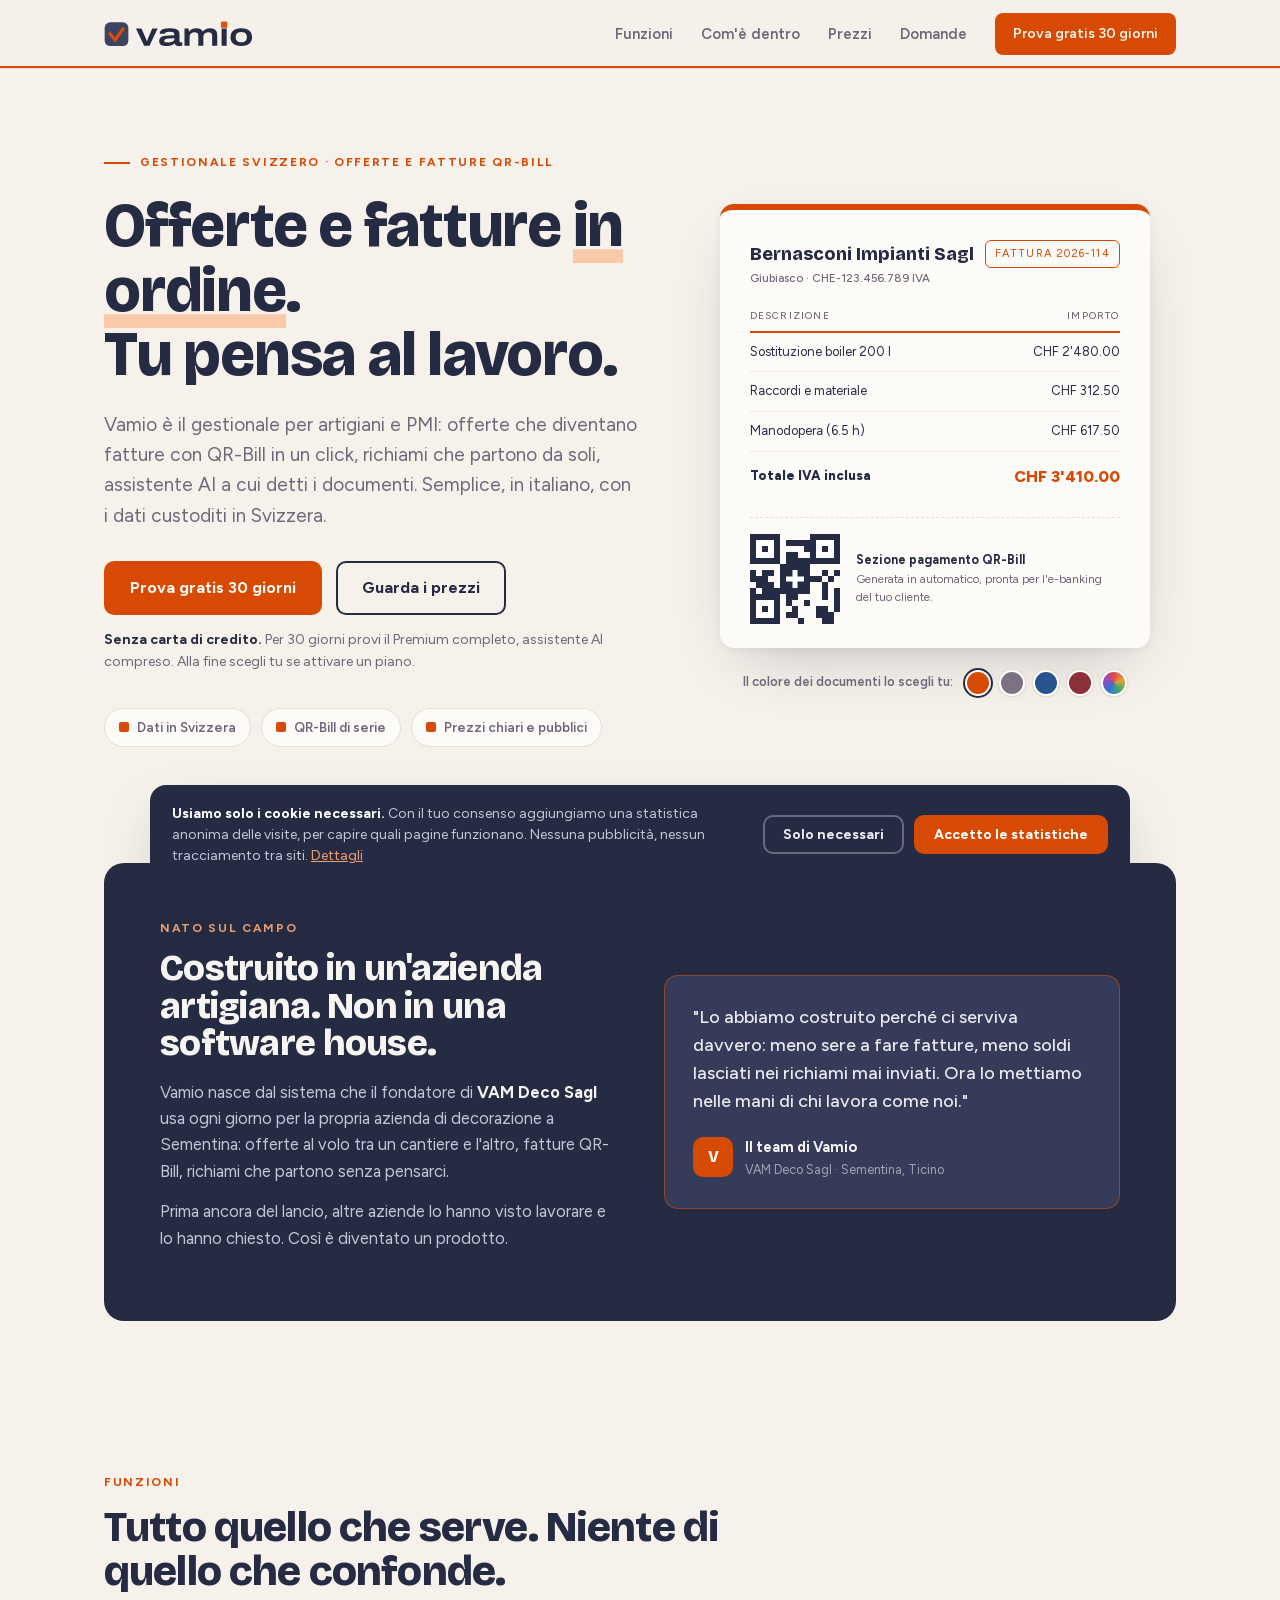
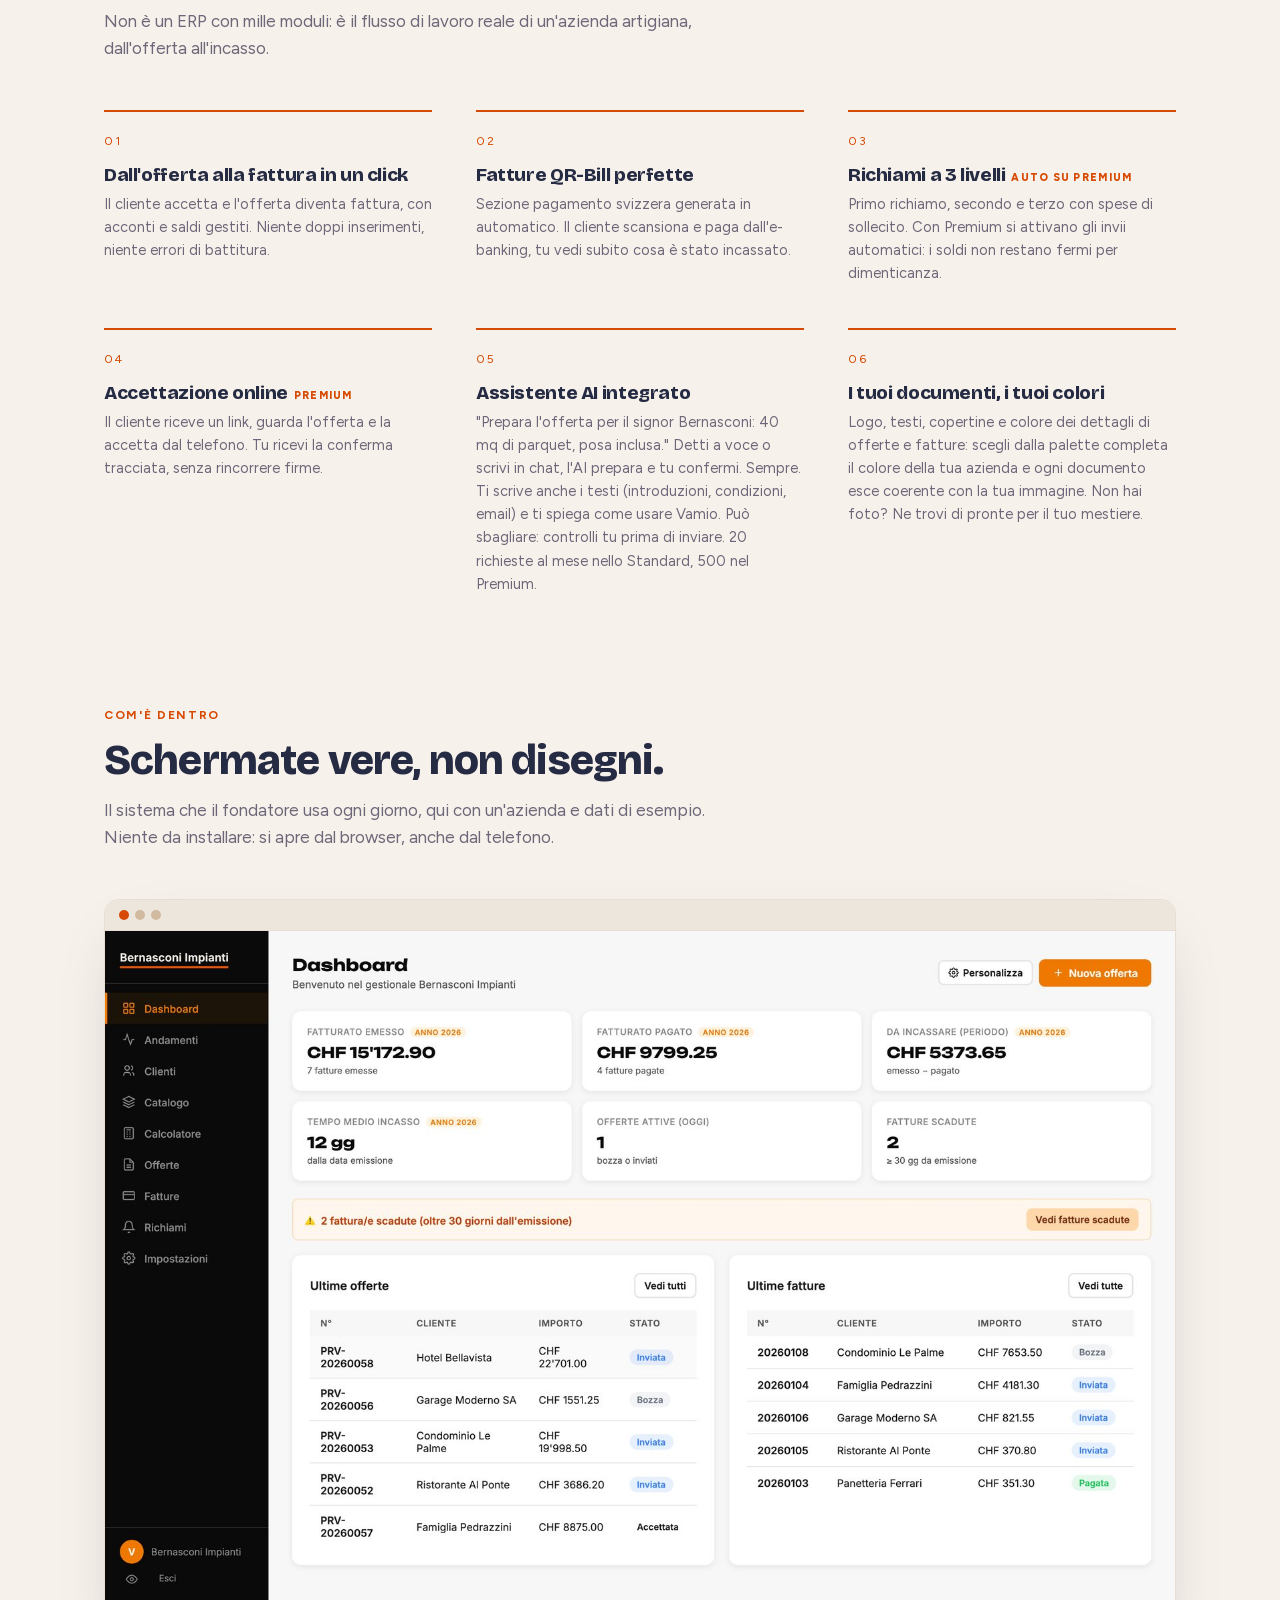
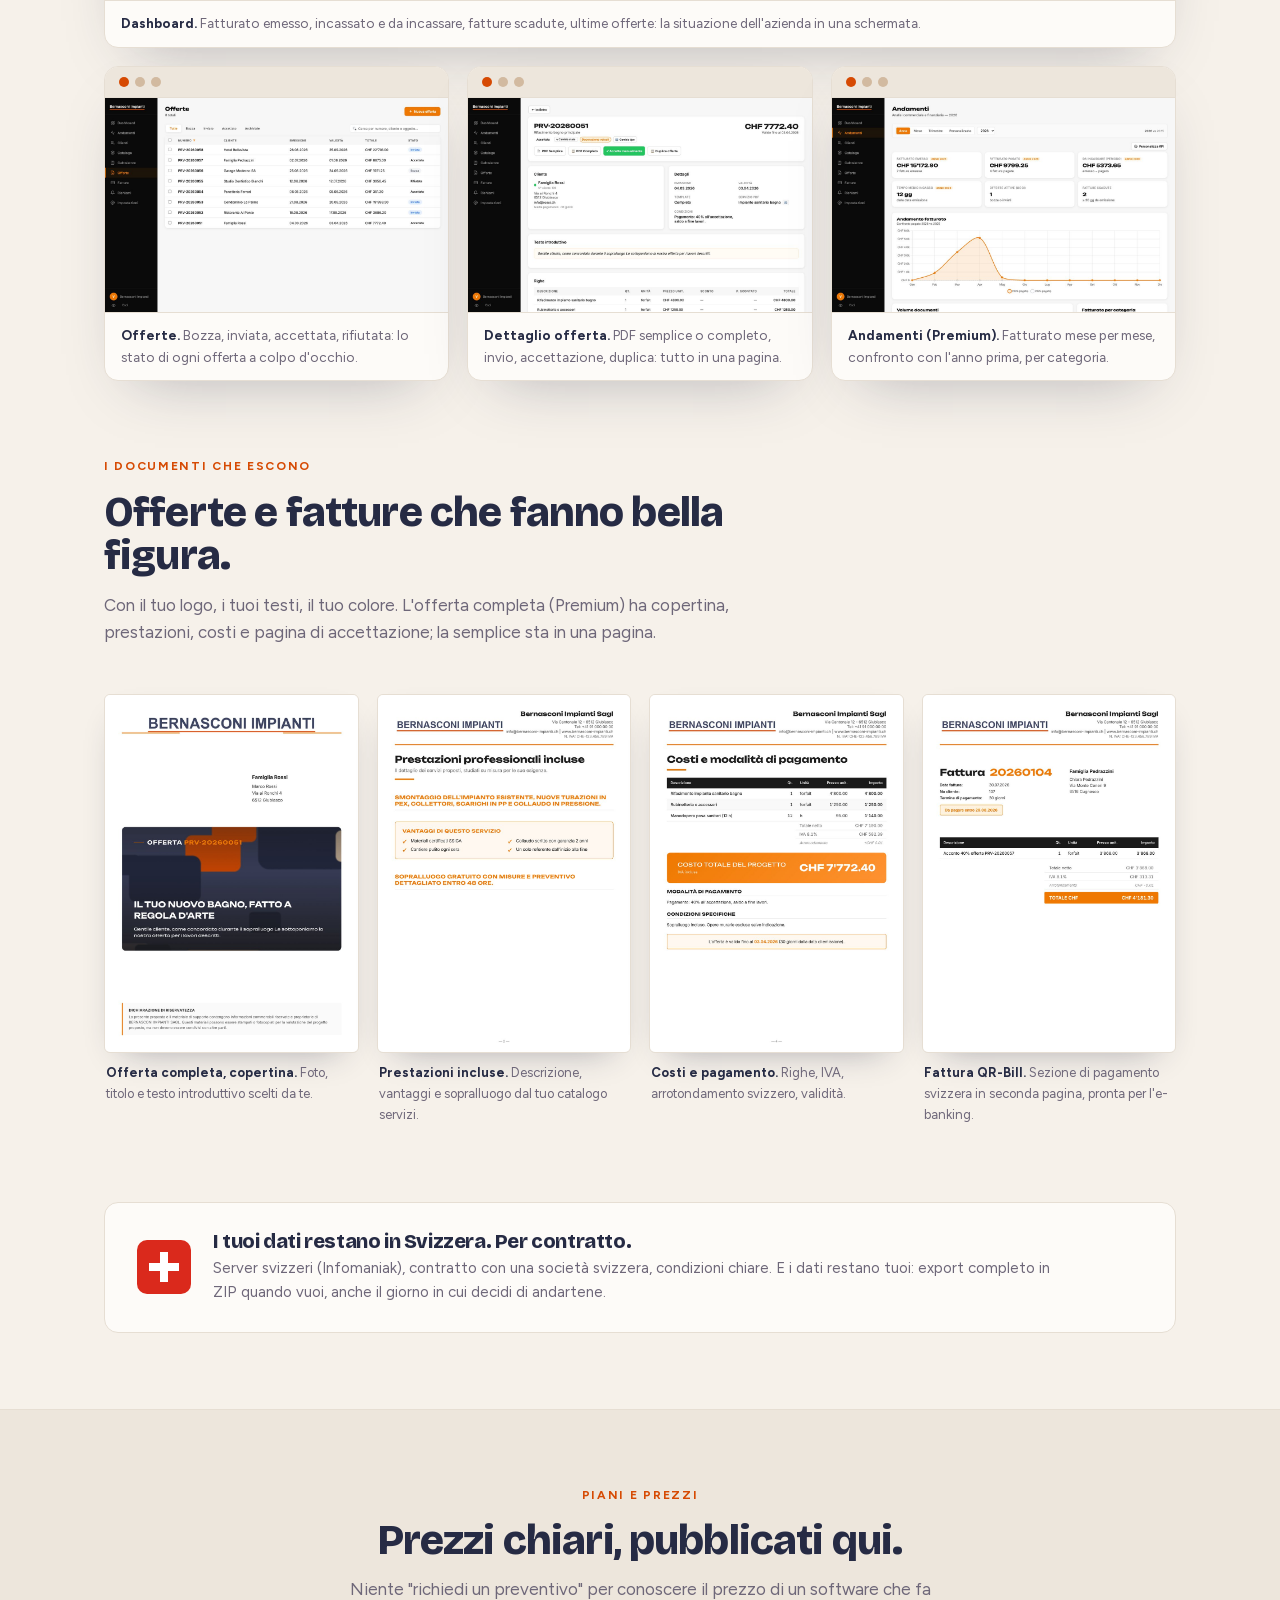
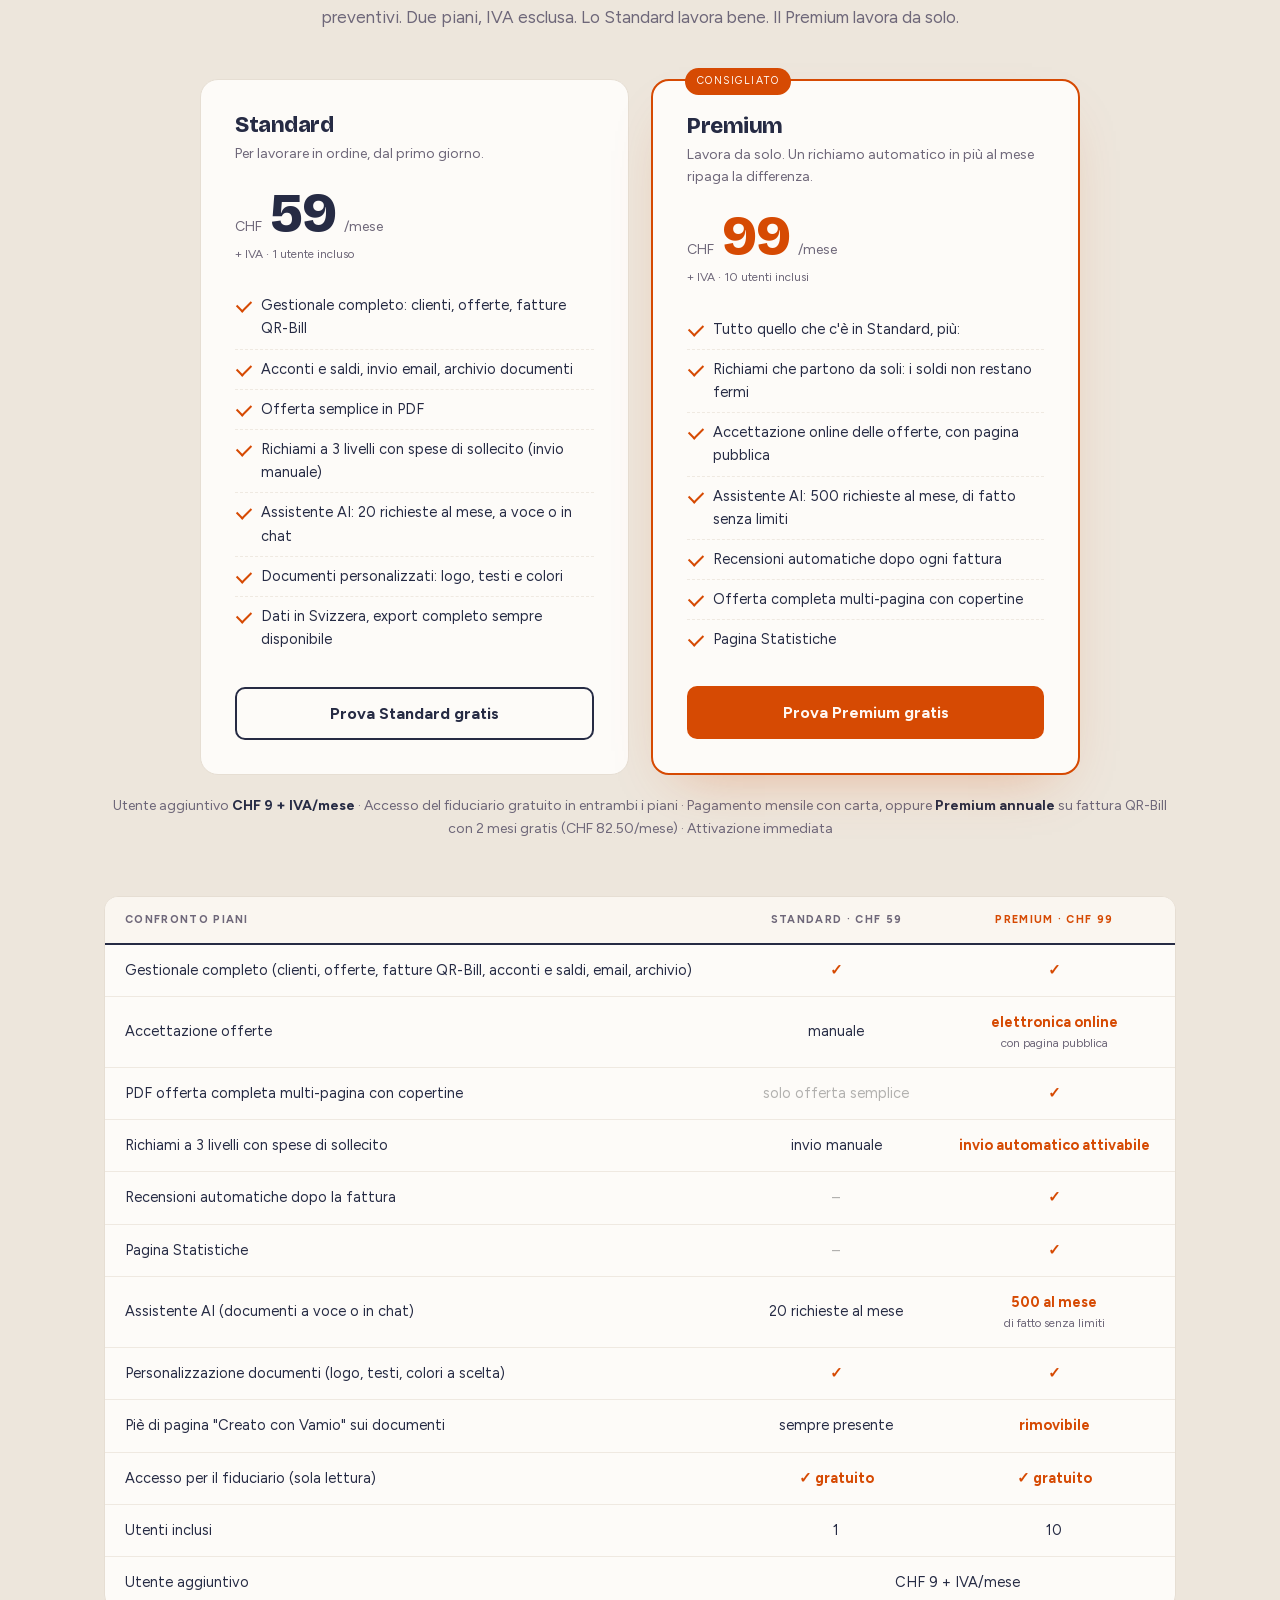
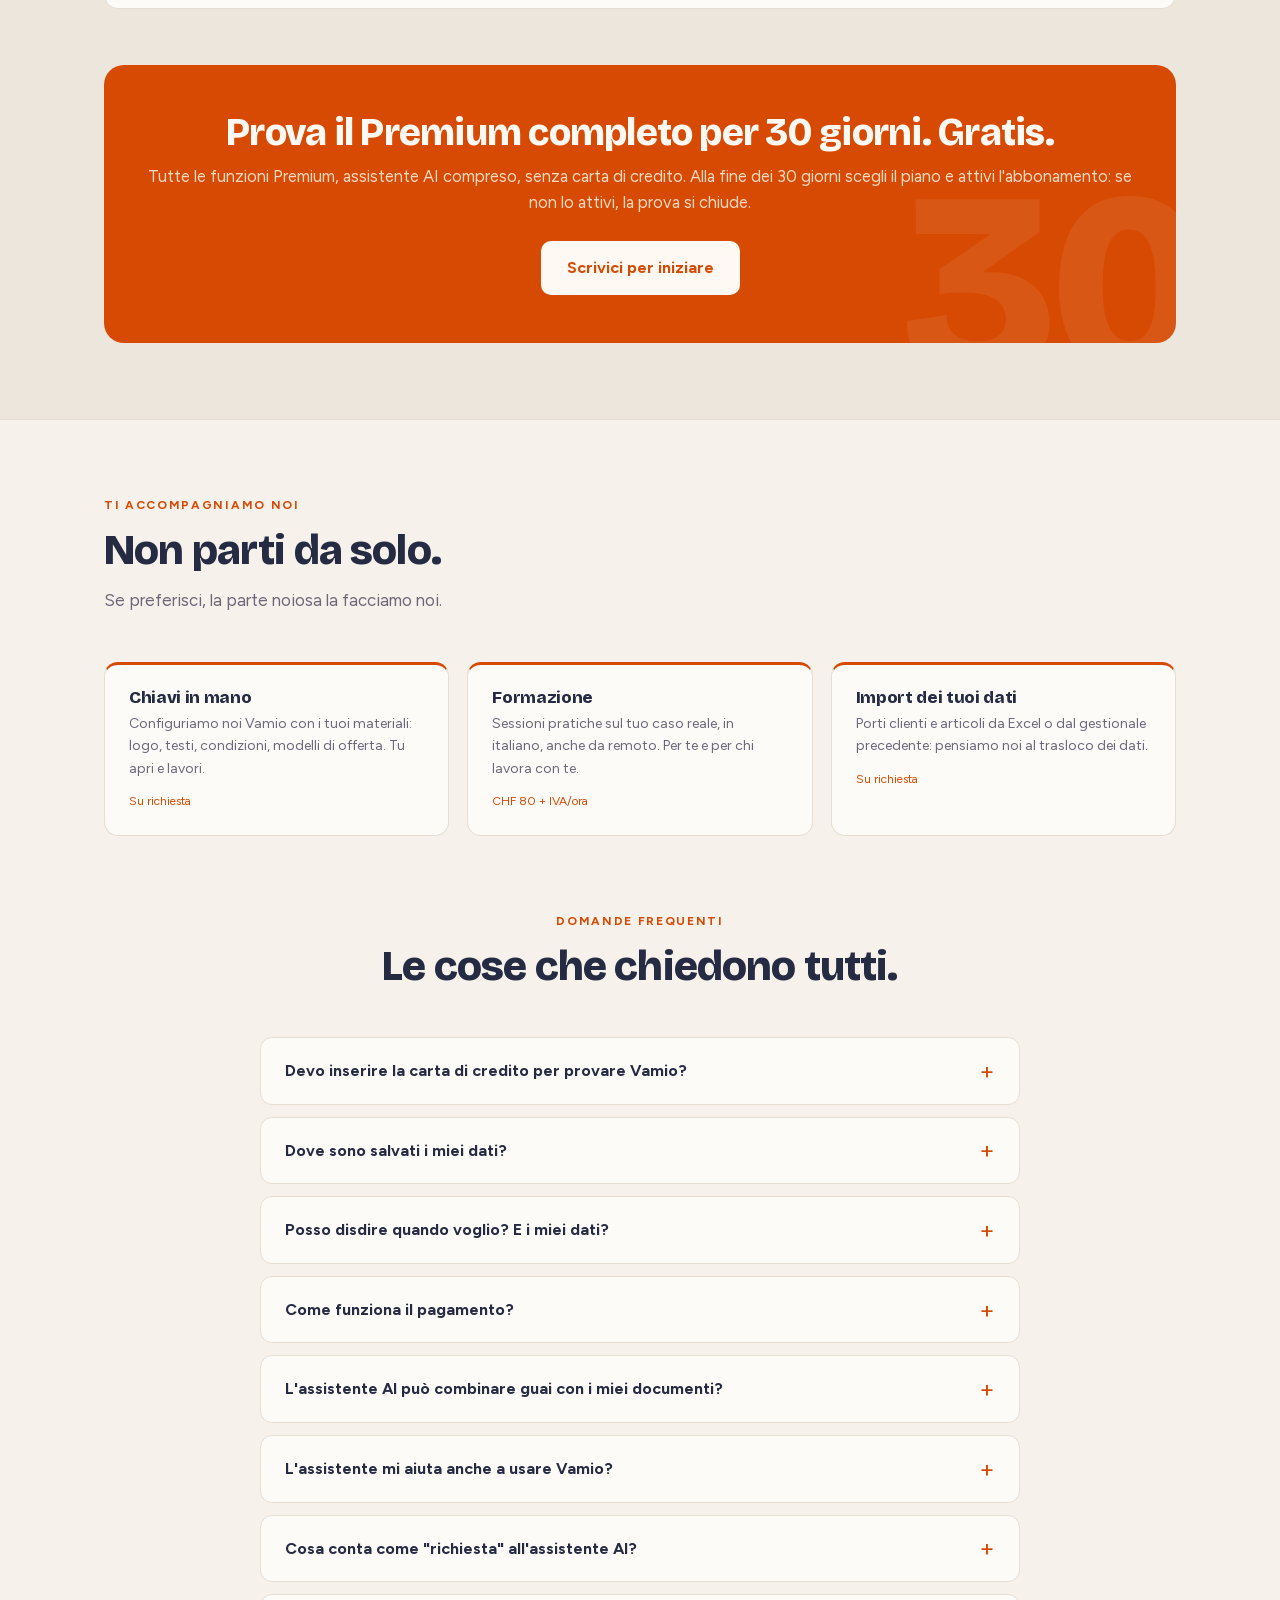
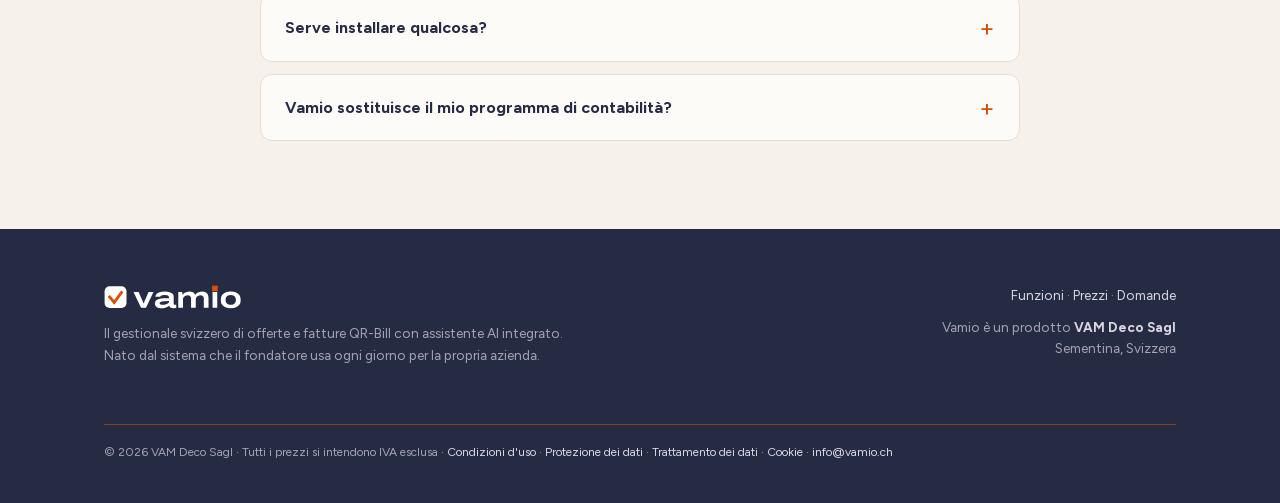
==== commit 6e5b08f2: "Correzioni da direttive 30.08/04.09: frasi vietate, recapito unico, prezzi nelle condizioni Co-Autho" ====
--- a/index.html
+++ b/index.html
@@ -369,7 +369,7 @@
         <a class="btn" href="mailto:info@vamio.ch?subject=Prova%20gratuita%20Vamio%2030%20giorni&body=Buongiorno%2C%0A%0Avorrei%20provare%20Vamio%20per%2030%20giorni.%0A%0AAzienda%3A%20%0AMestiere%3A%20%0ATelefono%3A%20%0A%0AGrazie.">Prova gratis 30 giorni</a>
         <a class="btn ghost" href="#prezzi">Guarda i prezzi</a>
       </div>
-      <p class="cta-note"><strong>Senza carta di credito.</strong> Per 30 giorni provi il Premium completo, assistente AI compreso: se non ti convince, scade e basta.</p>
+      <p class="cta-note"><strong>Senza carta di credito.</strong> Per 30 giorni provi il Premium completo, assistente AI compreso. Alla fine scegli tu se attivare un piano.</p>
       <div class="chips">
         <span class="chip"><span class="sq red"></span>Dati in Svizzera</span>
         <span class="chip"><span class="sq"></span>QR-Bill di serie</span>
@@ -571,7 +571,7 @@
 
     <div class="trial rv" id="prova">
       <h2>Prova il Premium completo per 30 giorni. Gratis.</h2>
-      <p>Tutte le funzioni Premium, assistente AI compreso, senza carta di credito. Alla fine della prova decidi tu: nessun addebito automatico, nessuna sorpresa.</p>
+      <p>Tutte le funzioni Premium, assistente AI compreso, senza carta di credito. Alla fine dei 30 giorni scegli il piano e attivi l'abbonamento: se non lo attivi, la prova si chiude.</p>
       <a class="btn" href="mailto:info@vamio.ch?subject=Prova%20gratuita%20Vamio%2030%20giorni&body=Buongiorno%2C%0A%0Avorrei%20provare%20Vamio%20per%2030%20giorni.%0A%0AAzienda%3A%20%0AMestiere%3A%20%0ATelefono%3A%20%0A%0AGrazie.">Scrivici per iniziare</a>
     </div>
   </div>
@@ -615,7 +615,7 @@
       </details>
       <details>
         <summary>Come funziona il pagamento?</summary>
-        <p>Il piano mensile si paga con carta, con addebito automatico. Il Premium annuale si può pagare anche su fattura con QR-Bill, generata da Vamio stesso. L'attivazione è immediata.</p>
+        <p>Il piano mensile si paga con carta, con addebito automatico ogni mese. Il Premium annuale si paga su fattura con QR-Bill, con due mesi gratis rispetto al mensile.</p>
       </details>
       <details>
         <summary>L'assistente AI può combinare guai con i miei documenti?</summary>
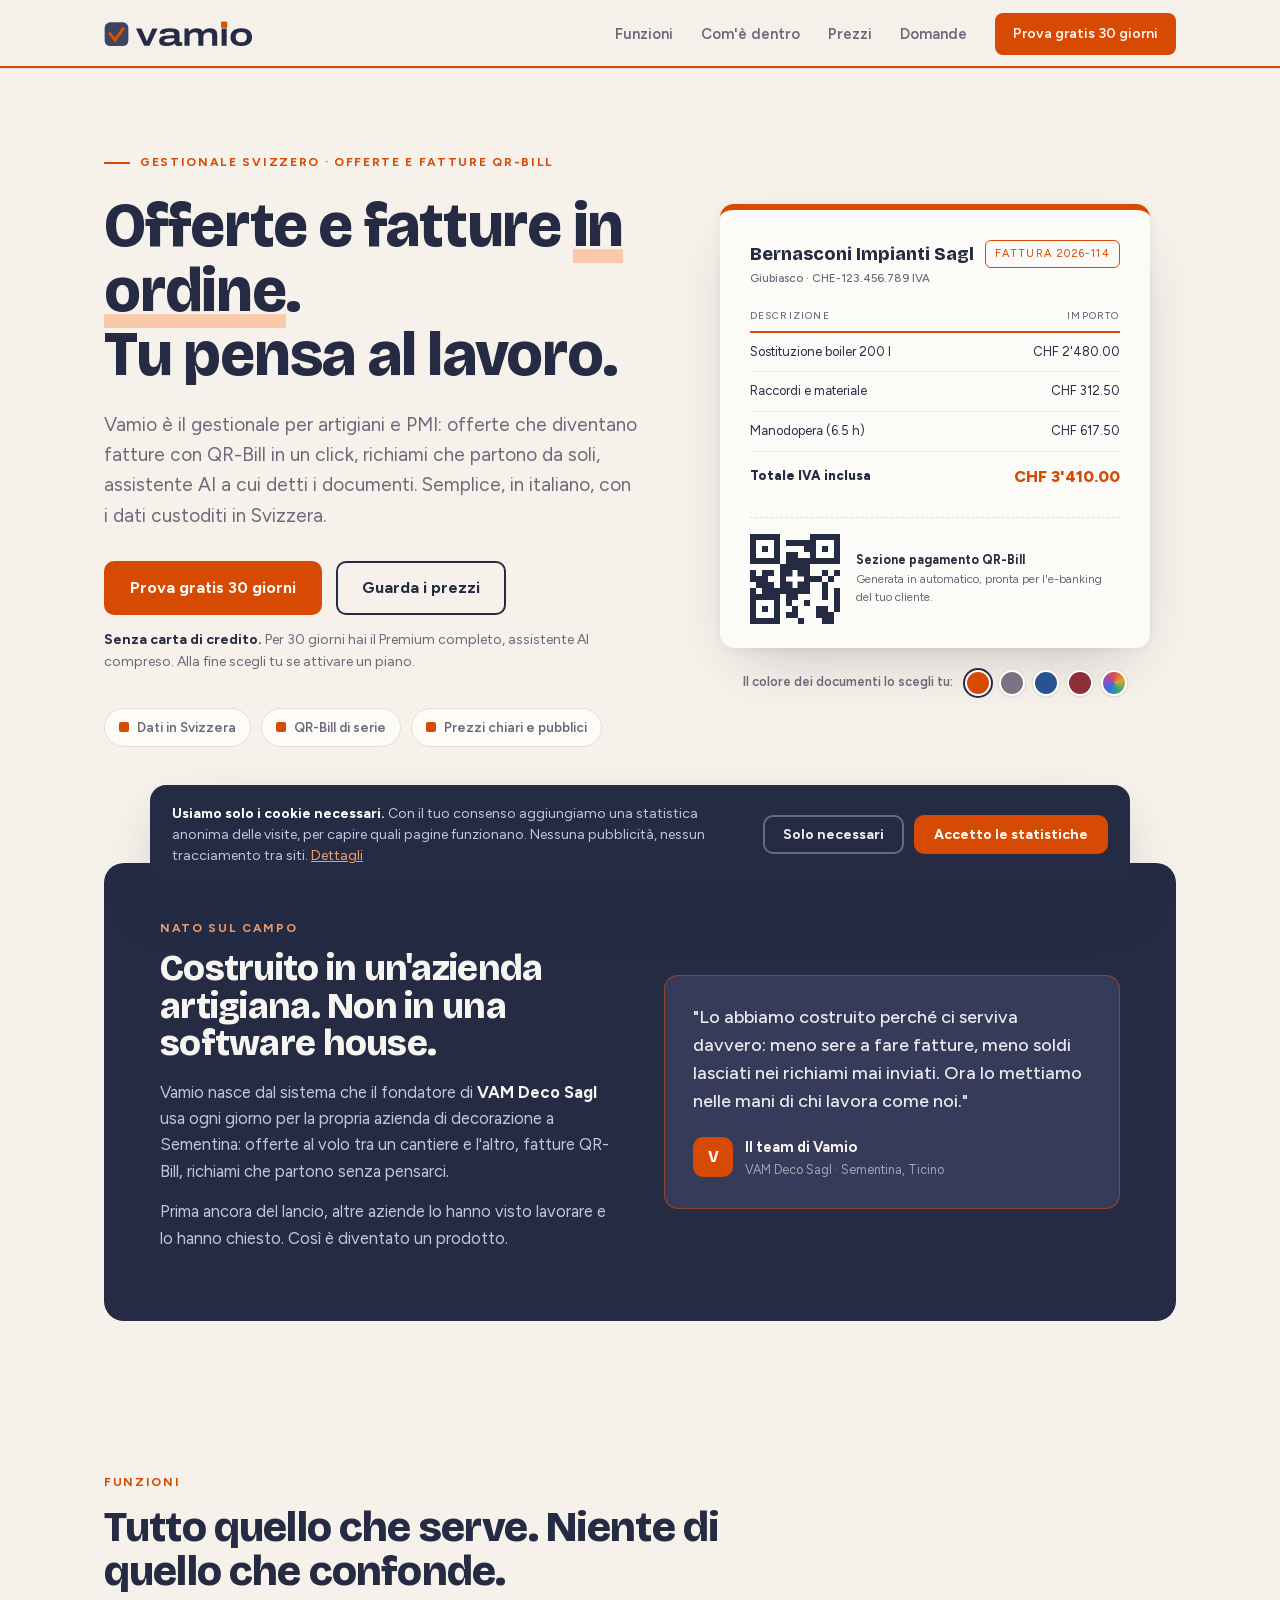
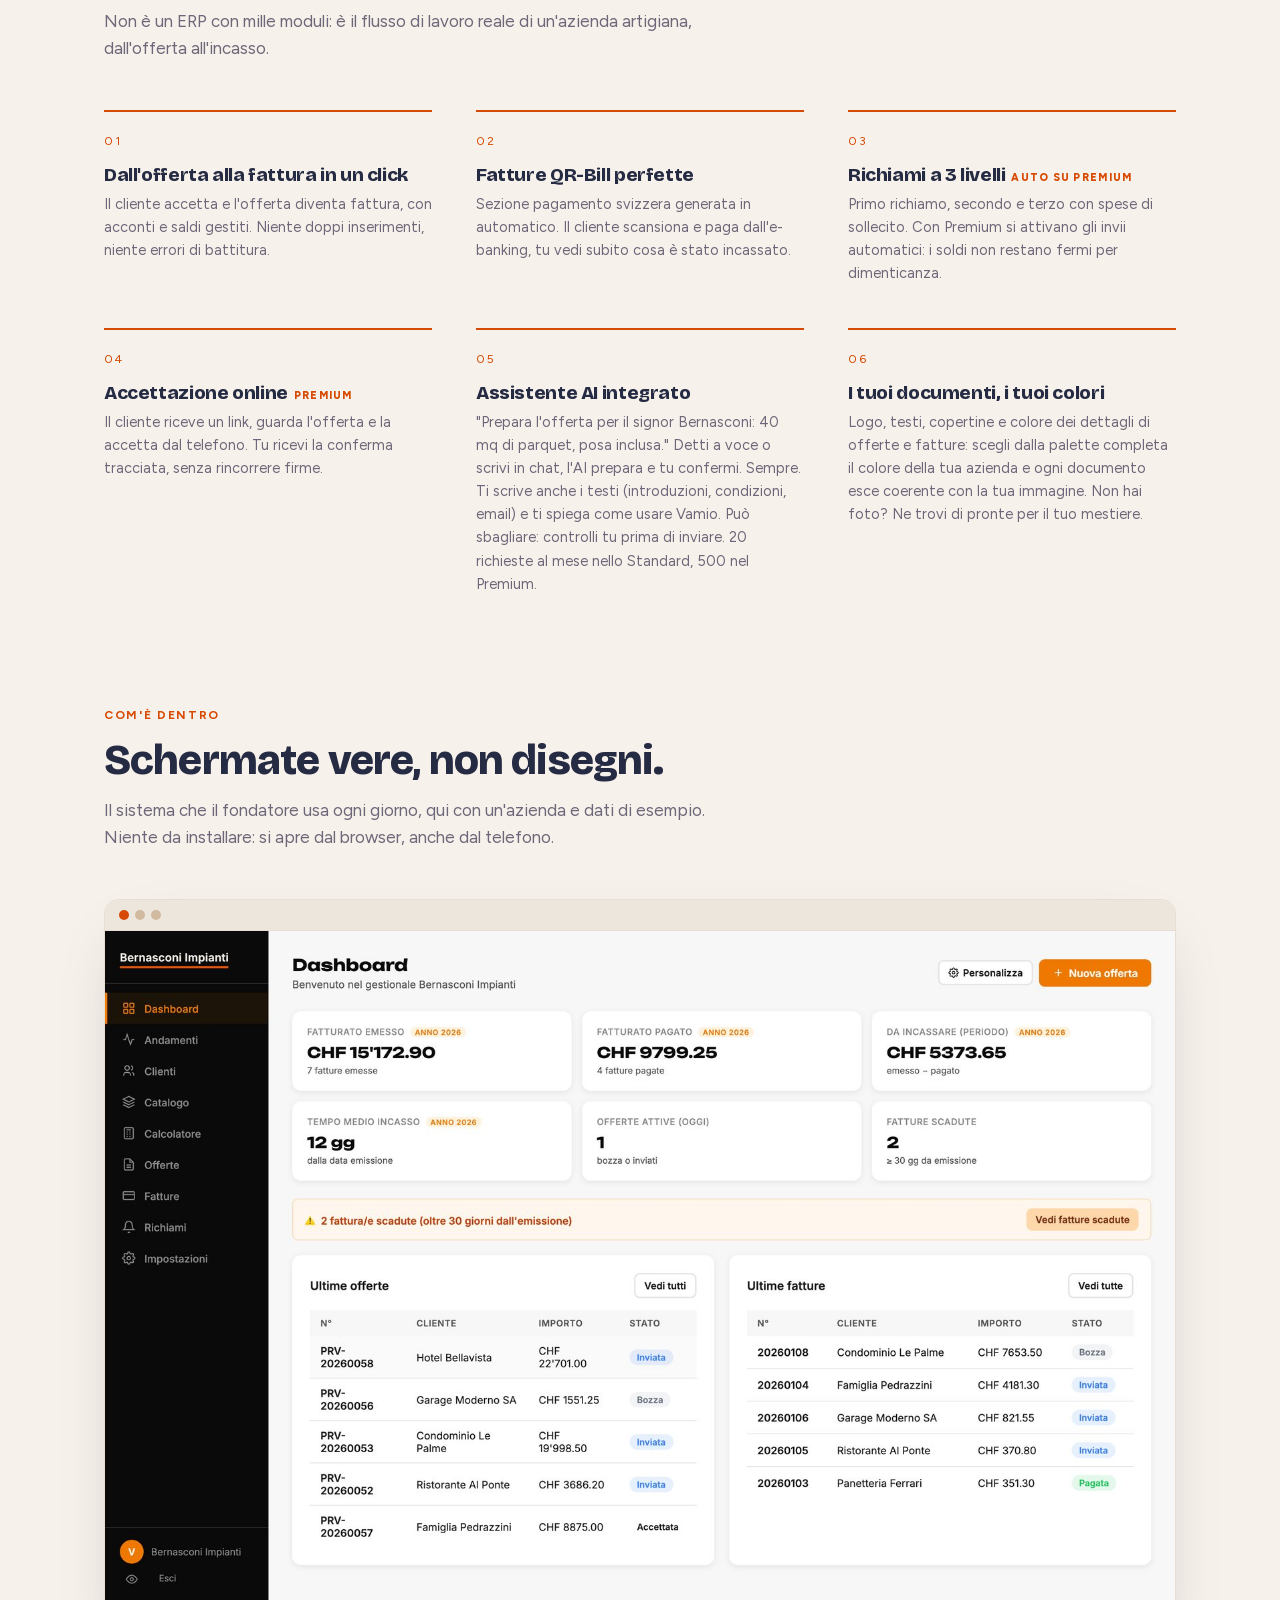
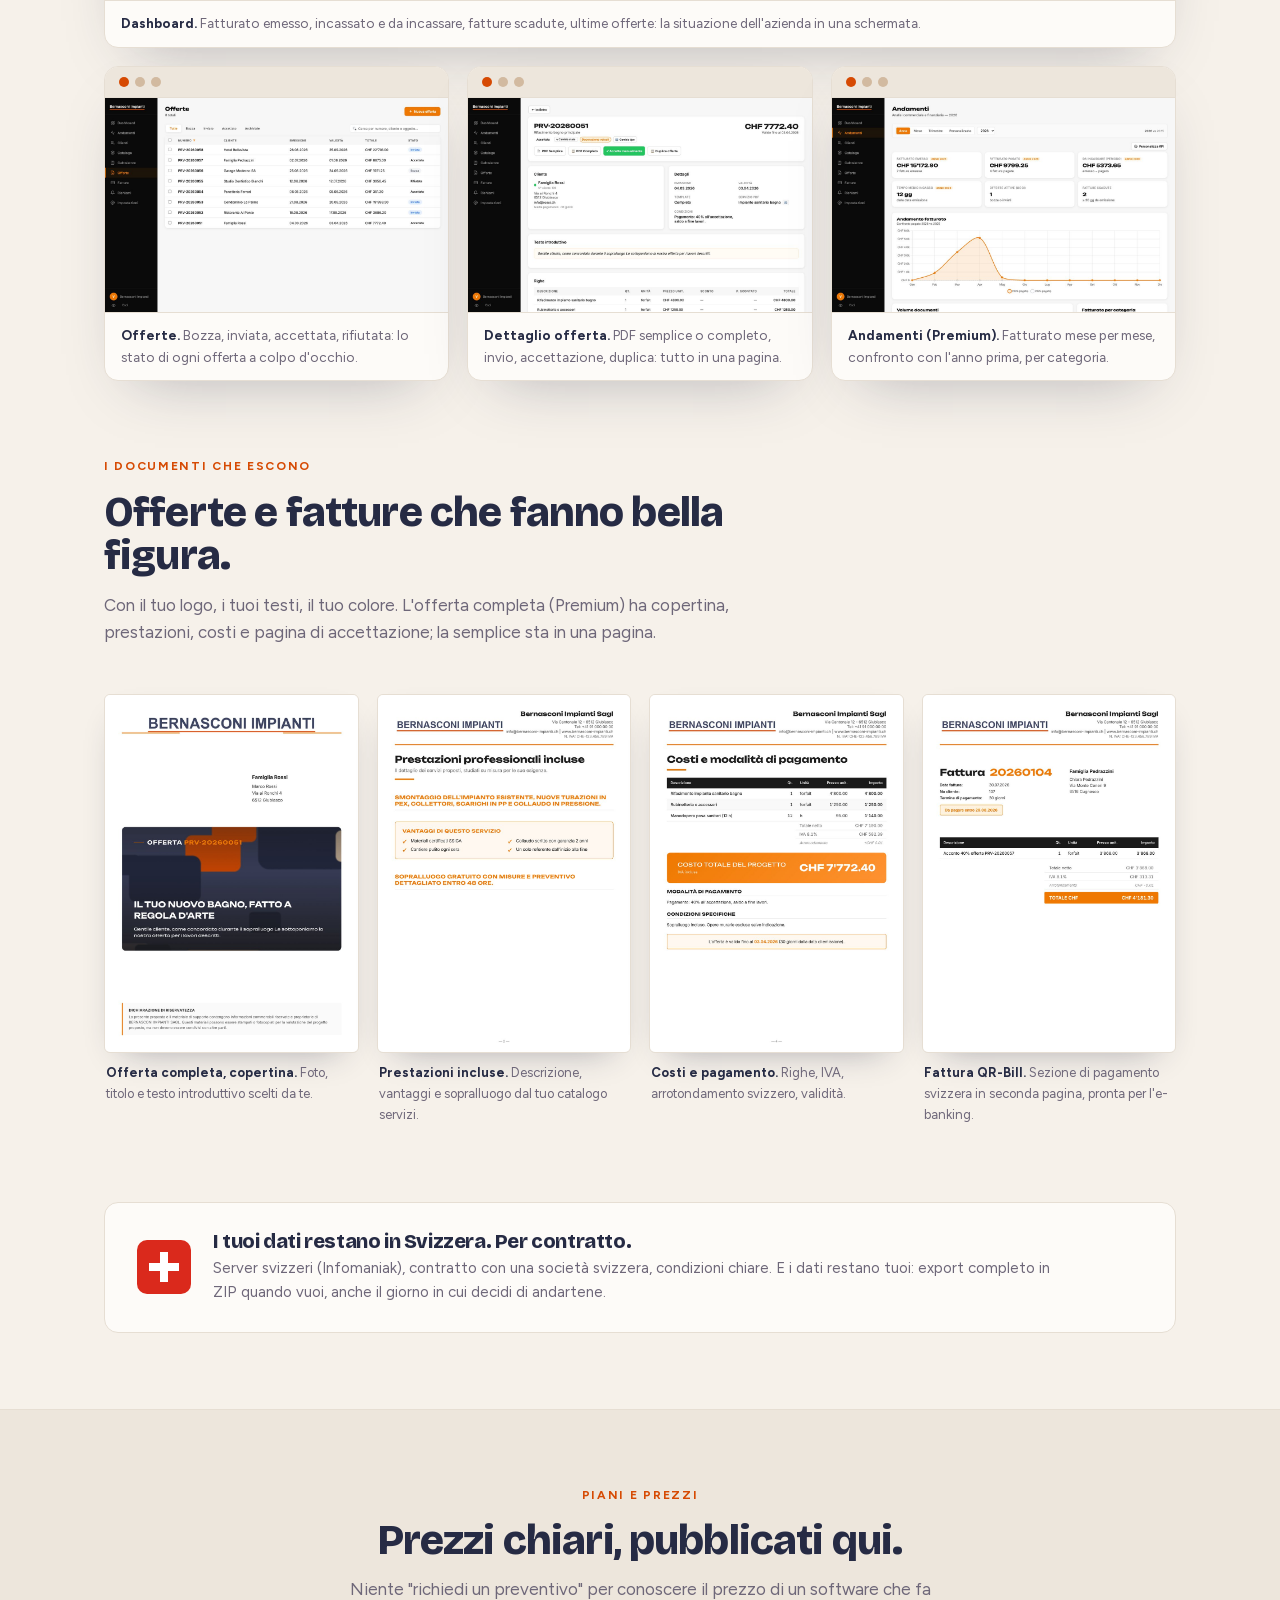
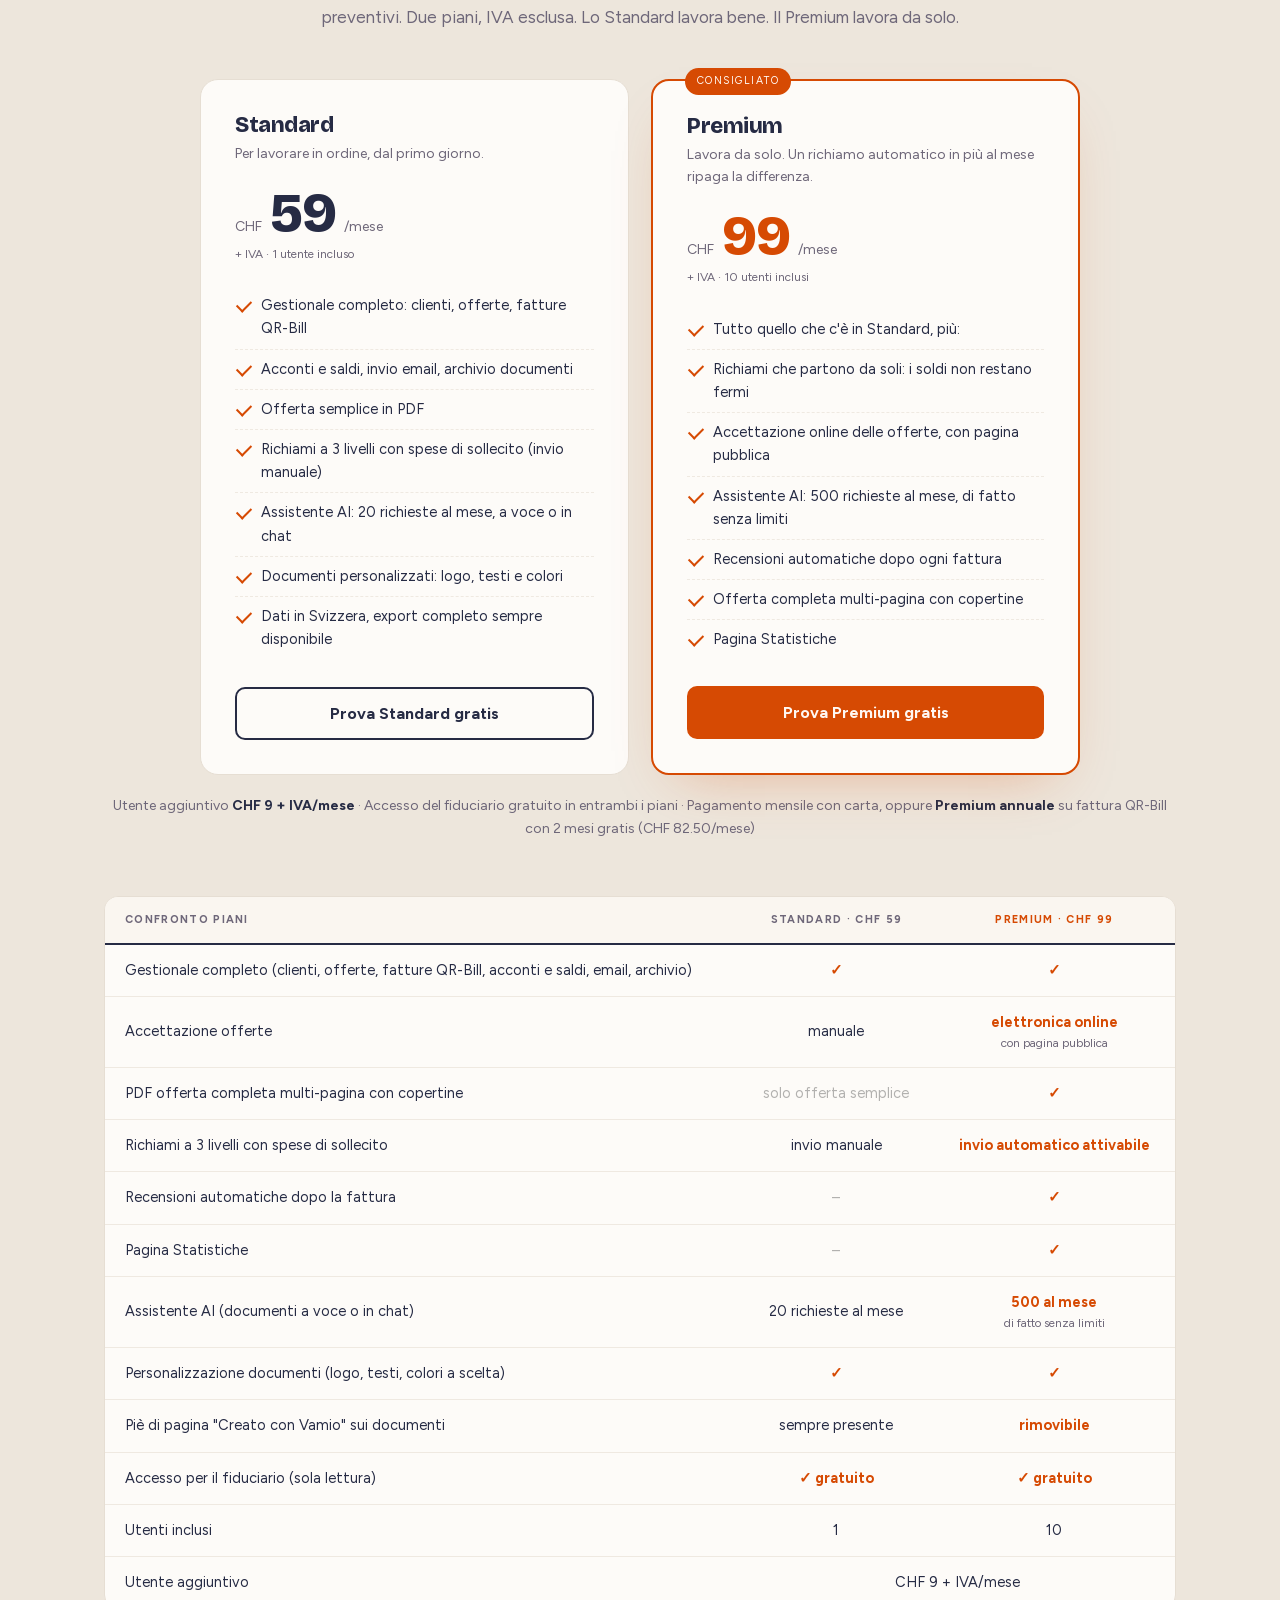
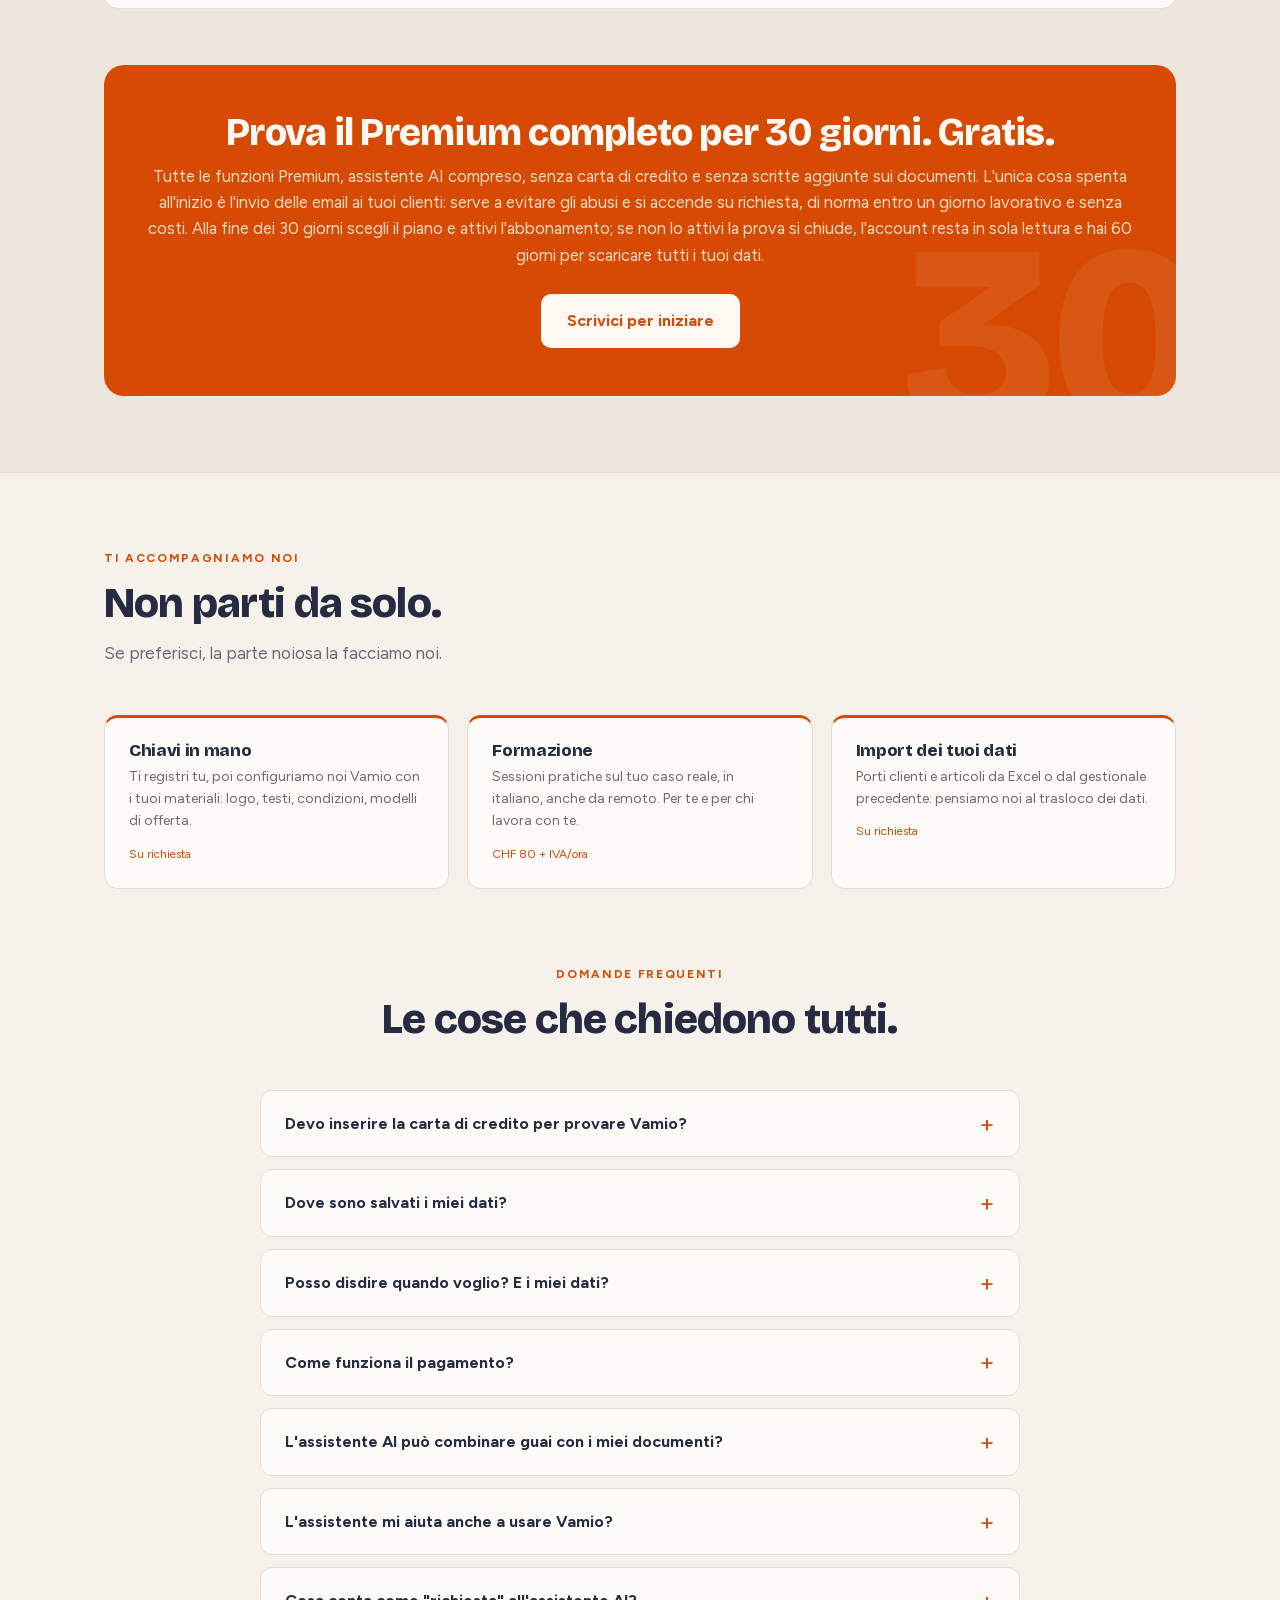
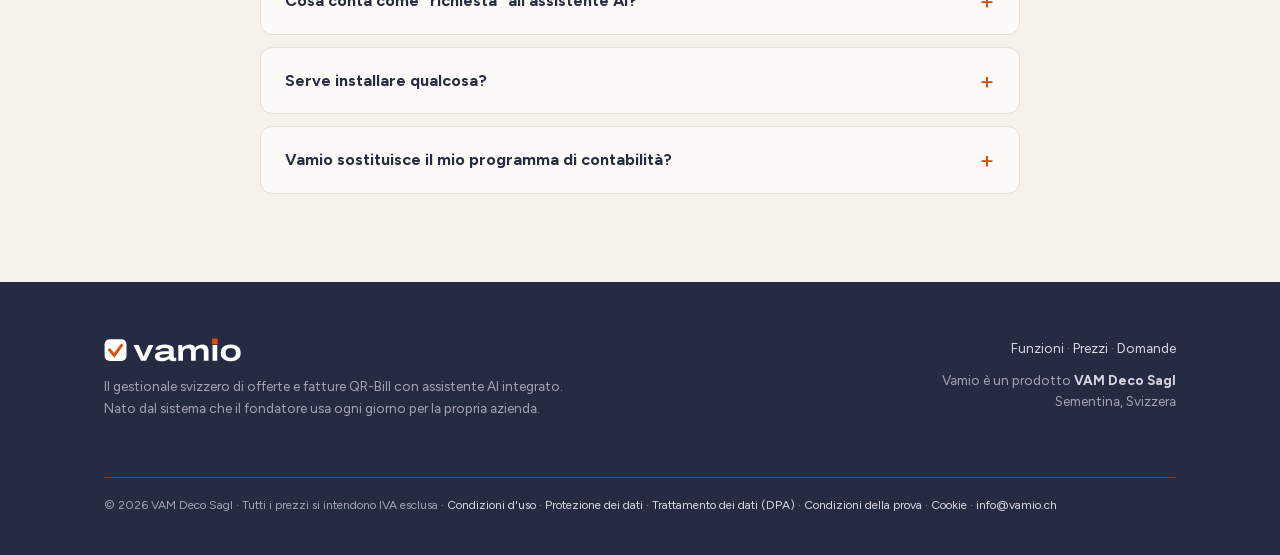
==== commit 409118ba: "Pagine legali 1.0 online e testi del sito allineati alle decisioni Pubblicate condizioni, informativ" ====
--- a/index.html
+++ b/index.html
@@ -5,15 +5,21 @@
 <meta name="viewport" content="width=device-width, initial-scale=1">
 <title>Vamio, il gestionale svizzero di offerte e fatture QR-Bill</title>
 <meta name="description" content="Offerte, fatture QR-Bill, richiami e assistente AI per artigiani e PMI. Dati custoditi in Svizzera. Prova gratis 30 giorni, senza carta di credito.">
-<link rel="icon" href="web-assets/favicon.ico" sizes="any">
-<link rel="icon" type="image/png" sizes="32x32" href="web-assets/favicon-32.png">
-<link rel="apple-touch-icon" sizes="180x180" href="web-assets/apple-touch-icon.png">
+<link rel="icon" href="/web-assets/favicon.ico" sizes="32x32">
+<link rel="icon" type="image/svg+xml" href="/web-assets/vamio-volpe-icona.svg">
+<link rel="icon" type="image/png" sizes="16x16" href="/web-assets/favicon-16.png">
+<link rel="icon" type="image/png" sizes="32x32" href="/web-assets/favicon-32.png">
+<link rel="icon" type="image/png" sizes="48x48" href="/web-assets/favicon-48.png">
+<link rel="apple-touch-icon" sizes="180x180" href="/web-assets/apple-touch-icon.png">
+<link rel="manifest" href="/site.webmanifest">
+<meta name="apple-mobile-web-app-title" content="Vamio">
+<meta name="application-name" content="Vamio">
 <meta name="theme-color" content="#3D4461">
 <meta property="og:type" content="website">
 <meta property="og:site_name" content="Vamio">
 <meta property="og:title" content="Vamio, offerte e fatture in ordine. Tu pensa al lavoro.">
 <meta property="og:description" content="Il gestionale svizzero di offerte e fatture QR-Bill con assistente AI. Prova 30 giorni, senza carta.">
-<meta property="og:image" content="https://vamio.ch/web-assets/og-image.jpg">
+<meta property="og:image" content="https://vamio.ch/web-assets/og-image.jpg?v=3">
 <meta property="og:image:width" content="1200"><meta property="og:image:height" content="630">
 <meta property="og:locale" content="it_CH">
 <meta name="twitter:card" content="summary_large_image">
@@ -323,6 +329,7 @@
 
 
 /* banner cookie */
+#cookiebar[hidden]{display:none}
 #cookiebar{position:fixed;left:16px;right:16px;bottom:16px;z-index:120;background:var(--ink);color:#EEEBF2;border-radius:16px;padding:18px 22px;display:flex;gap:18px;align-items:center;flex-wrap:wrap;box-shadow:0 24px 60px -24px rgba(38,43,68,.55);max-width:980px;margin:0 auto}
 #cookiebar p{font-size:14px;line-height:1.5;flex:1;min-width:260px;margin:0;color:#C3C6D6}
 #cookiebar b{color:#fff}
@@ -369,7 +376,7 @@
         <a class="btn" href="mailto:info@vamio.ch?subject=Prova%20gratuita%20Vamio%2030%20giorni&body=Buongiorno%2C%0A%0Avorrei%20provare%20Vamio%20per%2030%20giorni.%0A%0AAzienda%3A%20%0AMestiere%3A%20%0ATelefono%3A%20%0A%0AGrazie.">Prova gratis 30 giorni</a>
         <a class="btn ghost" href="#prezzi">Guarda i prezzi</a>
       </div>
-      <p class="cta-note"><strong>Senza carta di credito.</strong> Per 30 giorni provi il Premium completo, assistente AI compreso. Alla fine scegli tu se attivare un piano.</p>
+      <p class="cta-note"><strong>Senza carta di credito.</strong> Per 30 giorni hai il Premium completo, assistente AI compreso. Alla fine scegli tu se attivare un piano.</p>
       <div class="chips">
         <span class="chip"><span class="sq red"></span>Dati in Svizzera</span>
         <span class="chip"><span class="sq"></span>QR-Bill di serie</span>
@@ -545,7 +552,7 @@
         <a class="btn" href="mailto:info@vamio.ch?subject=Prova%20gratuita%20Vamio%2030%20giorni&body=Buongiorno%2C%0A%0Avorrei%20provare%20Vamio%20per%2030%20giorni.%0A%0AAzienda%3A%20%0AMestiere%3A%20%0ATelefono%3A%20%0A%0AGrazie.">Prova Premium gratis</a>
       </div>
     </div>
-    <p class="plans-note rv">Utente aggiuntivo <b>CHF 9 + IVA/mese</b> · Accesso del fiduciario gratuito in entrambi i piani · Pagamento mensile con carta, oppure <b>Premium annuale</b> su fattura QR-Bill con 2 mesi gratis (CHF 82.50/mese) · Attivazione immediata</p>
+    <p class="plans-note rv">Utente aggiuntivo <b>CHF 9 + IVA/mese</b> · Accesso del fiduciario gratuito in entrambi i piani · Pagamento mensile con carta, oppure <b>Premium annuale</b> su fattura QR-Bill con 2 mesi gratis (CHF 82.50/mese)</p>
 
     <div class="cmp-wrap rv">
       <table class="cmp">
@@ -571,7 +578,7 @@
 
     <div class="trial rv" id="prova">
       <h2>Prova il Premium completo per 30 giorni. Gratis.</h2>
-      <p>Tutte le funzioni Premium, assistente AI compreso, senza carta di credito. Alla fine dei 30 giorni scegli il piano e attivi l'abbonamento: se non lo attivi, la prova si chiude.</p>
+      <p>Tutte le funzioni Premium, assistente AI compreso, senza carta di credito e senza scritte aggiunte sui documenti. L'unica cosa spenta all'inizio è l'invio delle email ai tuoi clienti: serve a evitare gli abusi e si accende su richiesta, di norma entro un giorno lavorativo e senza costi. Alla fine dei 30 giorni scegli il piano e attivi l'abbonamento; se non lo attivi la prova si chiude, l'account resta in sola lettura e hai 60 giorni per scaricare tutti i tuoi dati.</p>
       <a class="btn" href="mailto:info@vamio.ch?subject=Prova%20gratuita%20Vamio%2030%20giorni&body=Buongiorno%2C%0A%0Avorrei%20provare%20Vamio%20per%2030%20giorni.%0A%0AAzienda%3A%20%0AMestiere%3A%20%0ATelefono%3A%20%0A%0AGrazie.">Scrivici per iniziare</a>
     </div>
   </div>
@@ -586,7 +593,7 @@
       <p>Se preferisci, la parte noiosa la facciamo noi.</p>
     </div>
     <div class="serv">
-      <div class="s rv"><h3>Chiavi in mano</h3><p>Configuriamo noi Vamio con i tuoi materiali: logo, testi, condizioni, modelli di offerta. Tu apri e lavori.</p><span class="tag">Su richiesta</span></div>
+      <div class="s rv"><h3>Chiavi in mano</h3><p>Ti registri tu, poi configuriamo noi Vamio con i tuoi materiali: logo, testi, condizioni, modelli di offerta.</p><span class="tag">Su richiesta</span></div>
       <div class="s rv"><h3>Formazione</h3><p>Sessioni pratiche sul tuo caso reale, in italiano, anche da remoto. Per te e per chi lavora con te.</p><span class="tag">CHF 80 + IVA/ora</span></div>
       <div class="s rv"><h3>Import dei tuoi dati</h3><p>Porti clienti e articoli da Excel o dal gestionale precedente: pensiamo noi al trasloco dei dati.</p><span class="tag">Su richiesta</span></div>
     </div>
@@ -603,11 +610,11 @@
     <div class="faq rv">
       <details>
         <summary>Devo inserire la carta di credito per provare Vamio?</summary>
-        <p>No. La prova di 30 giorni dà accesso al Premium completo e non richiede nessuna carta. Alla scadenza scegli tu se attivare un piano: non c'è alcun addebito automatico.</p>
+        <p>No. La prova di 30 giorni dà accesso al Premium completo e non richiede nessuna carta. Alla scadenza scegli tu se attivare un piano: se non lo attivi, la prova si chiude da sola. Quando scegli il piano mensile, il pagamento con carta si rinnova ogni mese finché non disdici.</p>
       </details>
       <details>
         <summary>Dove sono salvati i miei dati?</summary>
-        <p>In Svizzera, su infrastruttura Infomaniak, e lo garantiamo per contratto. Fanno eccezione solo le funzioni AI del piano Premium: il testo da elaborare viene inviato al fornitore AI. Se preferisci, l'AI si può disattivare del tutto.</p>
+        <p>In Svizzera, su infrastruttura Infomaniak, e lo garantiamo per contratto. Fanno eccezione le funzioni dell'assistente AI, presenti in entrambi i piani: il testo da elaborare viene inviato al fornitore AI. Se preferisci, l'AI si può disattivare del tutto.</p>
       </details>
       <details>
         <summary>Posso disdire quando voglio? E i miei dati?</summary>
@@ -627,7 +634,7 @@
       </details>
       <details>
         <summary>Cosa conta come "richiesta" all'assistente AI?</summary>
-        <p>Una richiesta è un documento preparato dall'assistente (un'offerta dettata, una fattura, un richiamo) oppure una domanda in chat. Nello Standard ne hai 20 al mese, nel Premium 500: per un'azienda artigiana sono di fatto senza limiti. Raggiunto il limite dello Standard, passi al Premium in un click.</p>
+        <p>Una richiesta è un documento preparato dall'assistente (un'offerta dettata, una fattura, un richiamo) oppure una domanda in chat. Nello Standard ne hai 20 al mese, nel Premium 500: per un'azienda artigiana sono di fatto senza limiti. Se le finisci puoi passare al Premium, oppure comprare un pacchetto: 100 richieste a CHF 9, 500 a CHF 29, più IVA, pagamento singolo con carta, valide 30 giorni e senza rinnovo automatico.</p>
       </details>
       <details>
         <summary>Serve installare qualcosa?</summary>
@@ -652,7 +659,7 @@
       <p><a href="#funzioni">Funzioni</a> · <a href="#prezzi">Prezzi</a> · <a href="#domande">Domande</a></p>
       <p style="margin-top:10px">Vamio è un prodotto <b style="color:#D9D7E2">VAM Deco Sagl</b><br>Sementina, Svizzera</p>
     </div>
-    <div class="legal">© 2026 VAM Deco Sagl · Tutti i prezzi si intendono IVA esclusa · <a href="legale/condizioni.html">Condizioni d'uso</a> · <a href="legale/privacy.html">Protezione dei dati</a> · <a href="legale/dpa.html">Trattamento dei dati</a> · <a href="legale/cookie.html">Cookie</a> · <a href="mailto:info@vamio.ch">info@vamio.ch</a></div>
+    <div class="legal">© 2026 VAM Deco Sagl · Tutti i prezzi si intendono IVA esclusa · <a href="legale/condizioni.html">Condizioni d'uso</a> · <a href="legale/privacy.html">Protezione dei dati</a> · <a href="legale/dpa.html">Trattamento dei dati (DPA)</a> · <a href="legale/prova.html">Condizioni della prova</a> · <a href="legale/privacy.html#11-cookie-e-tecnologie-simili">Cookie</a> · <a href="mailto:info@vamio.ch">info@vamio.ch</a></div>
   </div>
 </footer>
 
@@ -686,7 +693,7 @@
 </script>
 
 <div id="cookiebar" hidden>
-  <p><b>Usiamo solo i cookie necessari.</b> Con il tuo consenso aggiungiamo una statistica anonima delle visite, per capire quali pagine funzionano. Nessuna pubblicità, nessun tracciamento tra siti. <a href="legale/cookie.html">Dettagli</a></p>
+  <p><b>Usiamo solo i cookie necessari.</b> Con il tuo consenso aggiungiamo una statistica anonima delle visite, per capire quali pagine funzionano. Nessuna pubblicità, nessun tracciamento tra siti. <a href="legale/privacy.html#11-cookie-e-tecnologie-simili">Dettagli</a></p>
   <div class="acts"><button class="no" data-c="no">Solo necessari</button><button class="ok" data-c="ok">Accetto le statistiche</button></div>
 </div>
 <script>
@@ -697,7 +704,8 @@
   bar.addEventListener('click', function(e){
     var b=e.target.closest('button[data-c]'); if(!b) return;
     try{localStorage.setItem(K, b.dataset.c)}catch(e){}
-    bar.hidden=true;
+    bar.hidden=true; bar.style.display='none';
+    setTimeout(function(){ if(bar.parentNode) bar.parentNode.removeChild(bar); }, 50);
     // se accettate: qui si attiva lo strumento di statistica scelto (nessuno attivo per ora)
   });
 })();
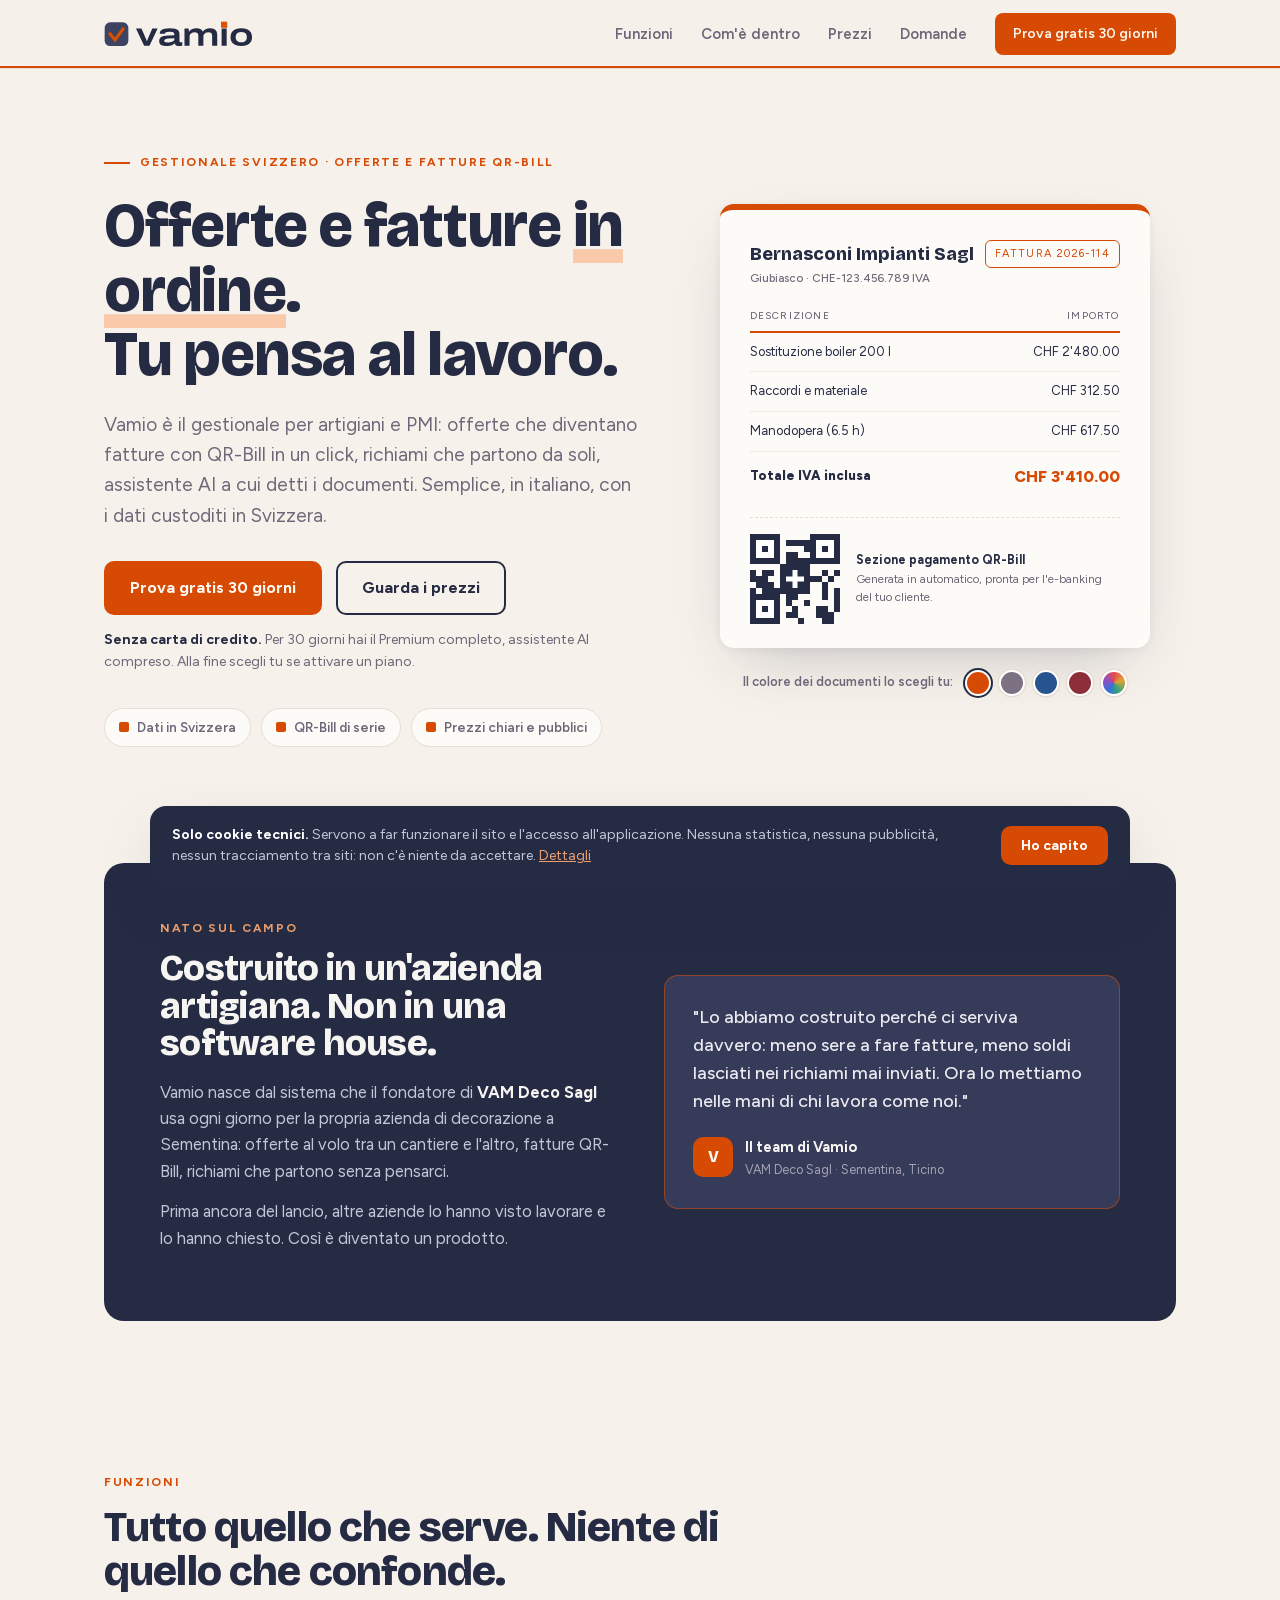
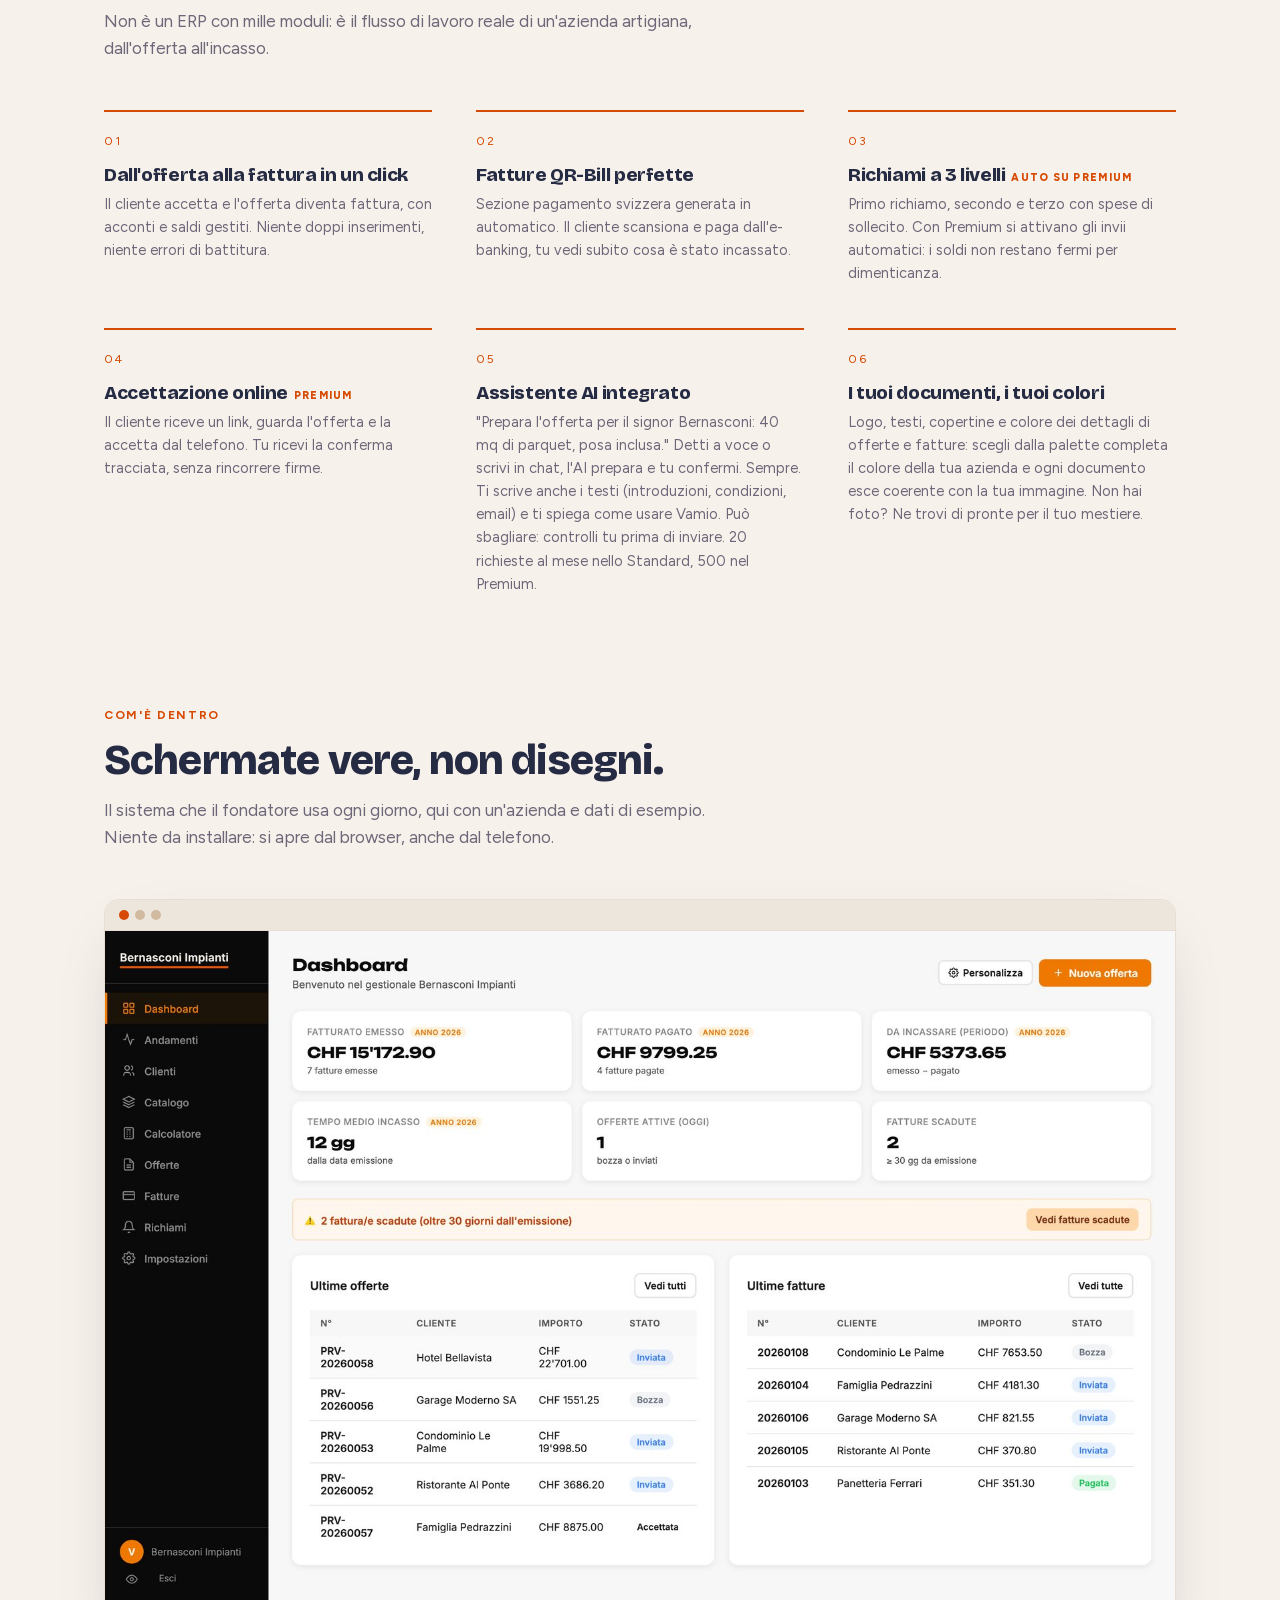
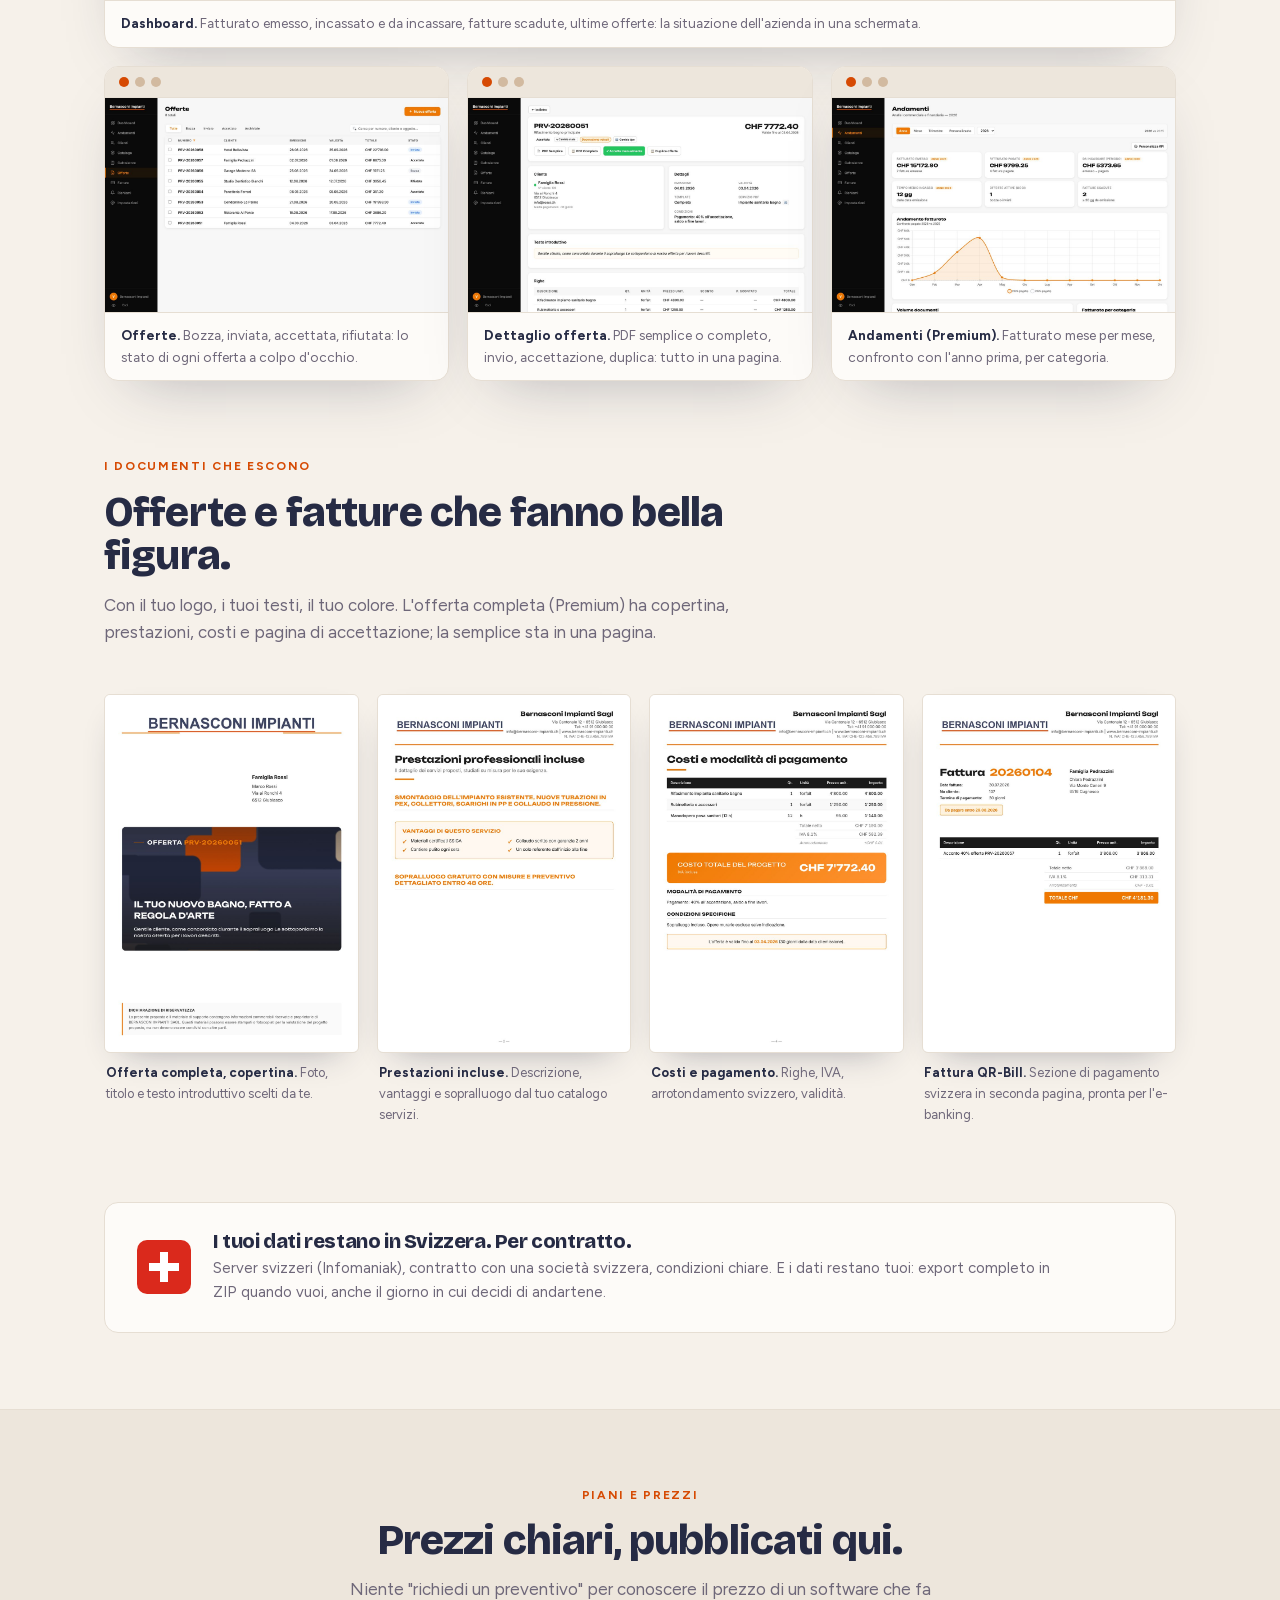
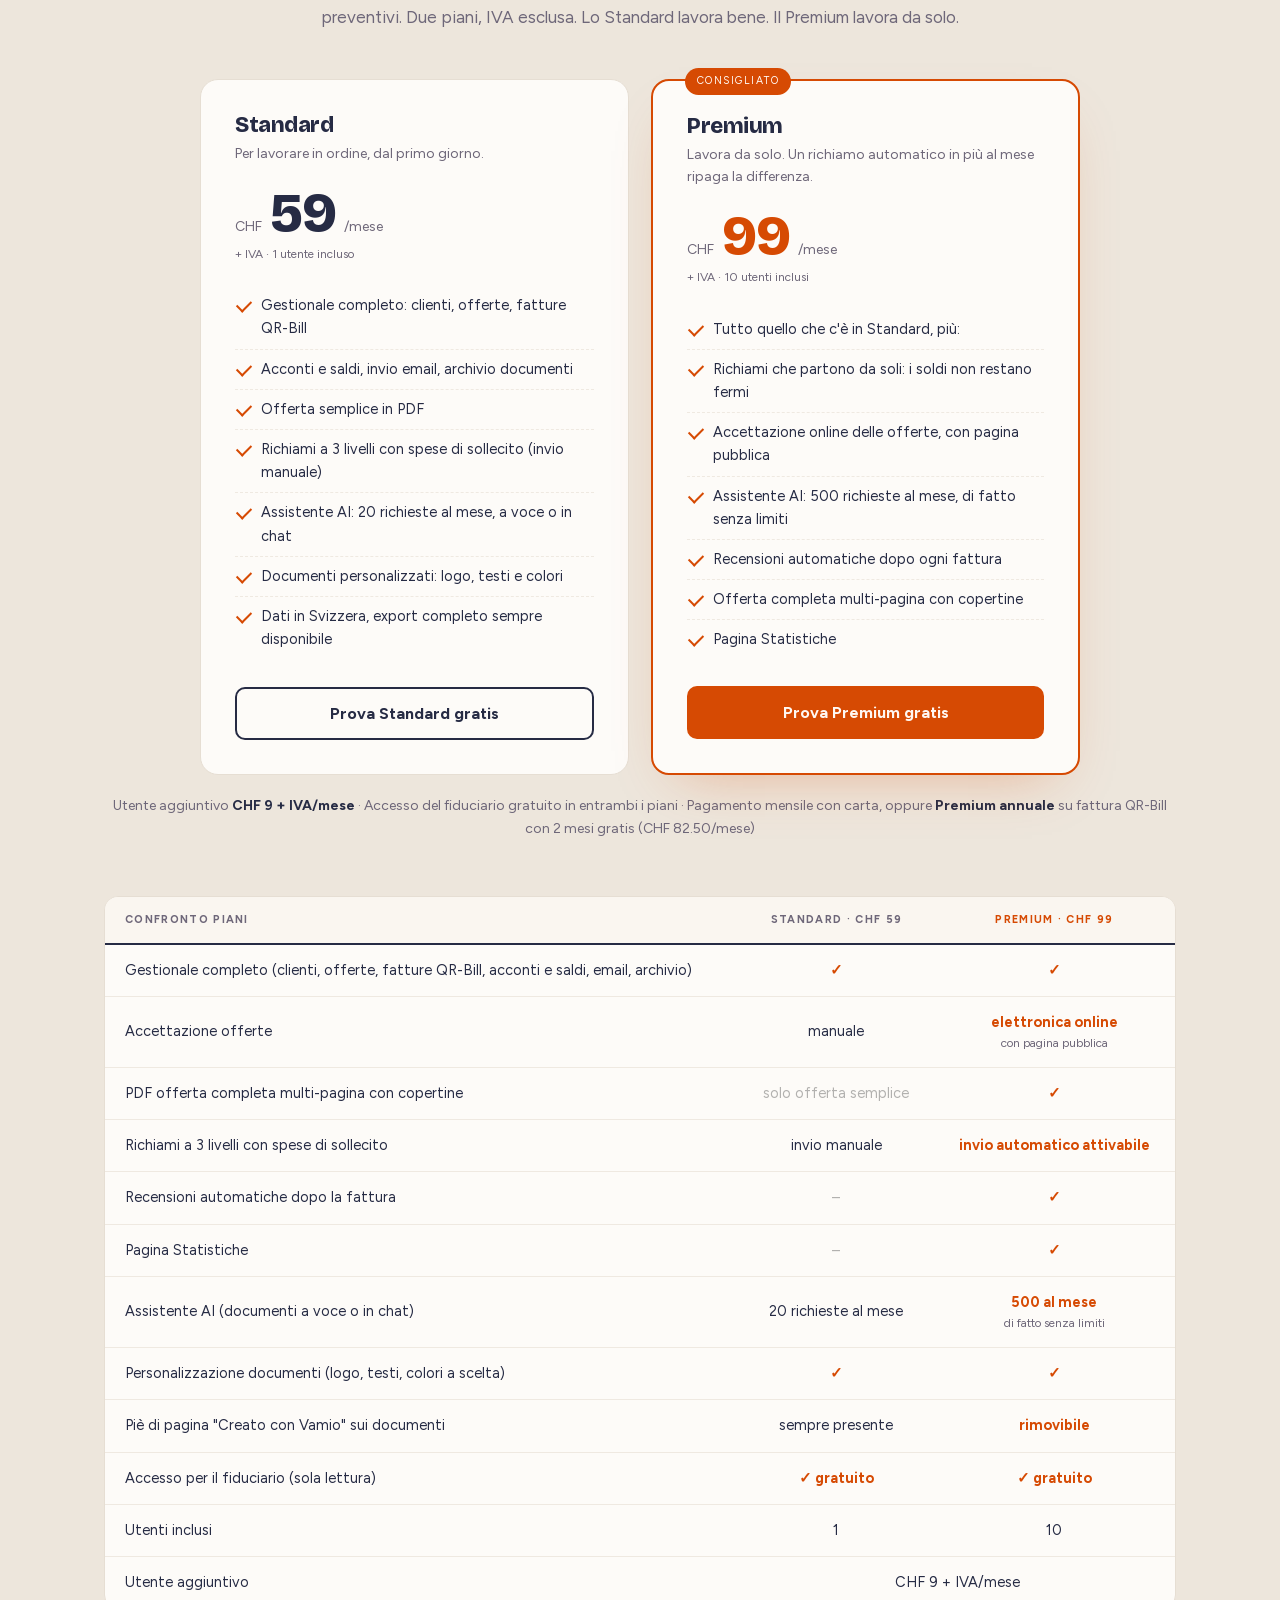
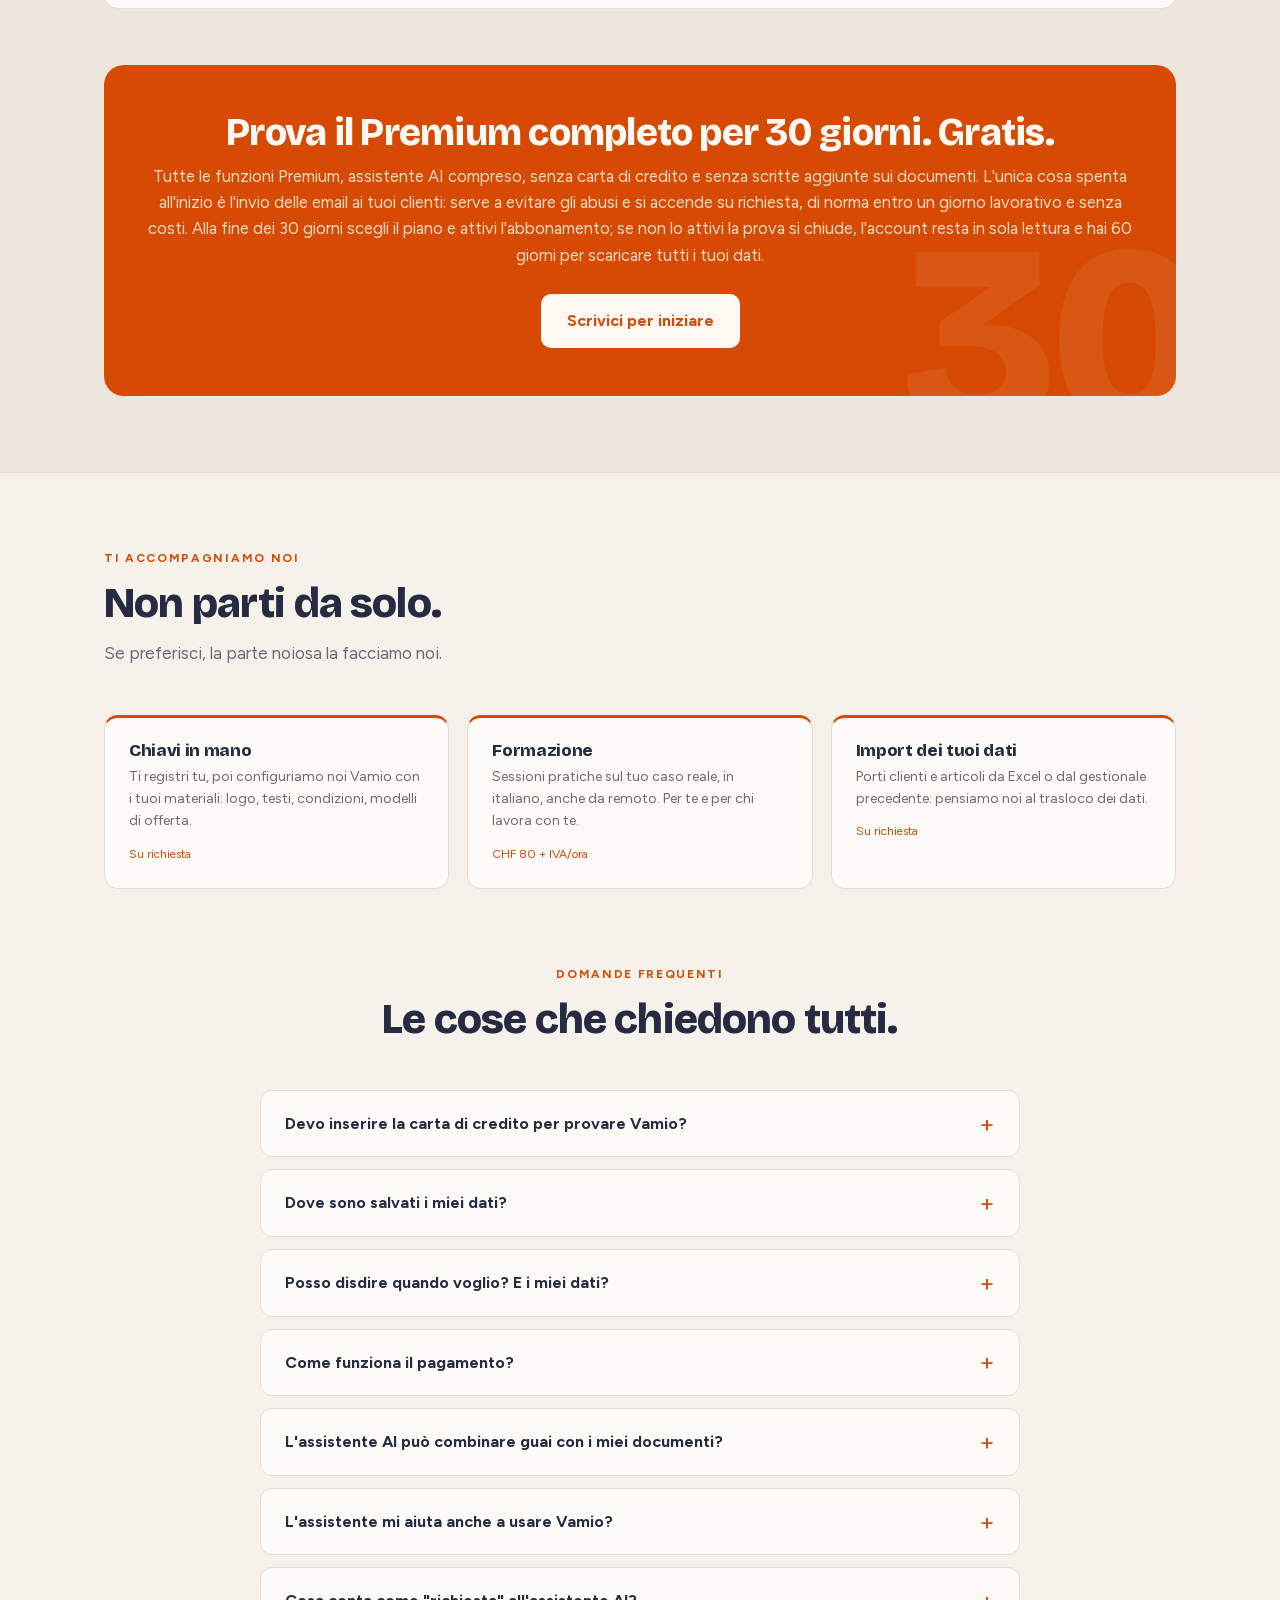
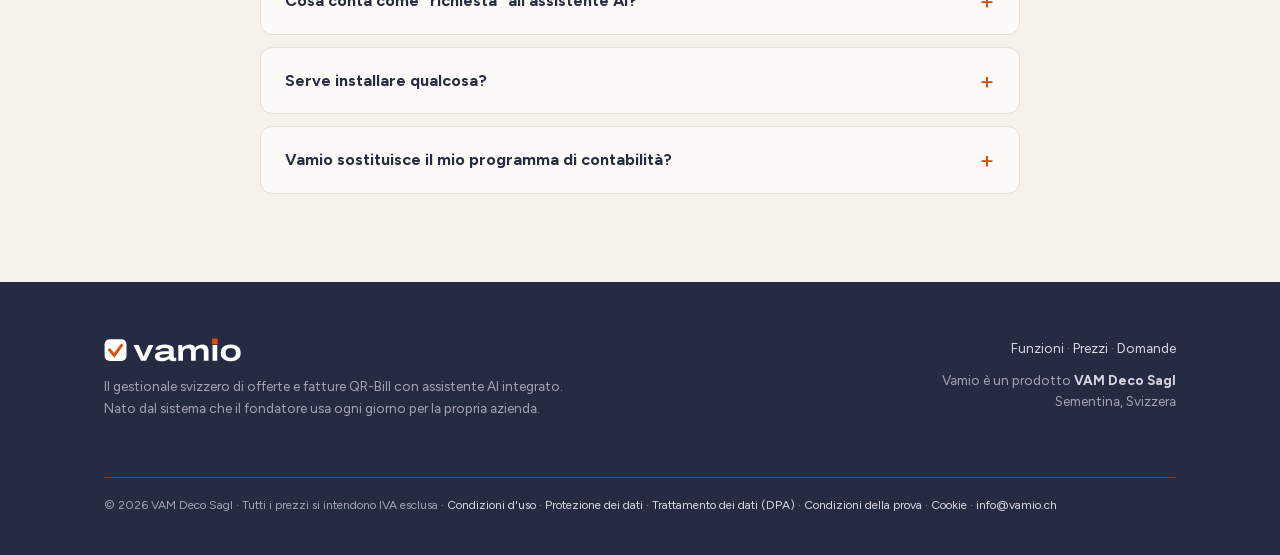
==== commit 7252788b: "Banner cookie coerente con l'informativa 1.0 L'informativa appena pubblicata dichiara solo cookie te" ====
--- a/index.html
+++ b/index.html
@@ -693,8 +693,8 @@
 </script>
 
 <div id="cookiebar" hidden>
-  <p><b>Usiamo solo i cookie necessari.</b> Con il tuo consenso aggiungiamo una statistica anonima delle visite, per capire quali pagine funzionano. Nessuna pubblicità, nessun tracciamento tra siti. <a href="legale/privacy.html#11-cookie-e-tecnologie-simili">Dettagli</a></p>
-  <div class="acts"><button class="no" data-c="no">Solo necessari</button><button class="ok" data-c="ok">Accetto le statistiche</button></div>
+  <p><b>Solo cookie tecnici.</b> Servono a far funzionare il sito e l'accesso all'applicazione. Nessuna statistica, nessuna pubblicità, nessun tracciamento tra siti: non c'è niente da accettare. <a href="legale/privacy.html#11-cookie-e-tecnologie-simili">Dettagli</a></p>
+  <div class="acts"><button class="ok" data-c="visto">Ho capito</button></div>
 </div>
 <script>
 (function(){
@@ -706,7 +706,6 @@
     try{localStorage.setItem(K, b.dataset.c)}catch(e){}
     bar.hidden=true; bar.style.display='none';
     setTimeout(function(){ if(bar.parentNode) bar.parentNode.removeChild(bar); }, 50);
-    // se accettate: qui si attiva lo strumento di statistica scelto (nessuno attivo per ora)
   });
 })();
 </script>
